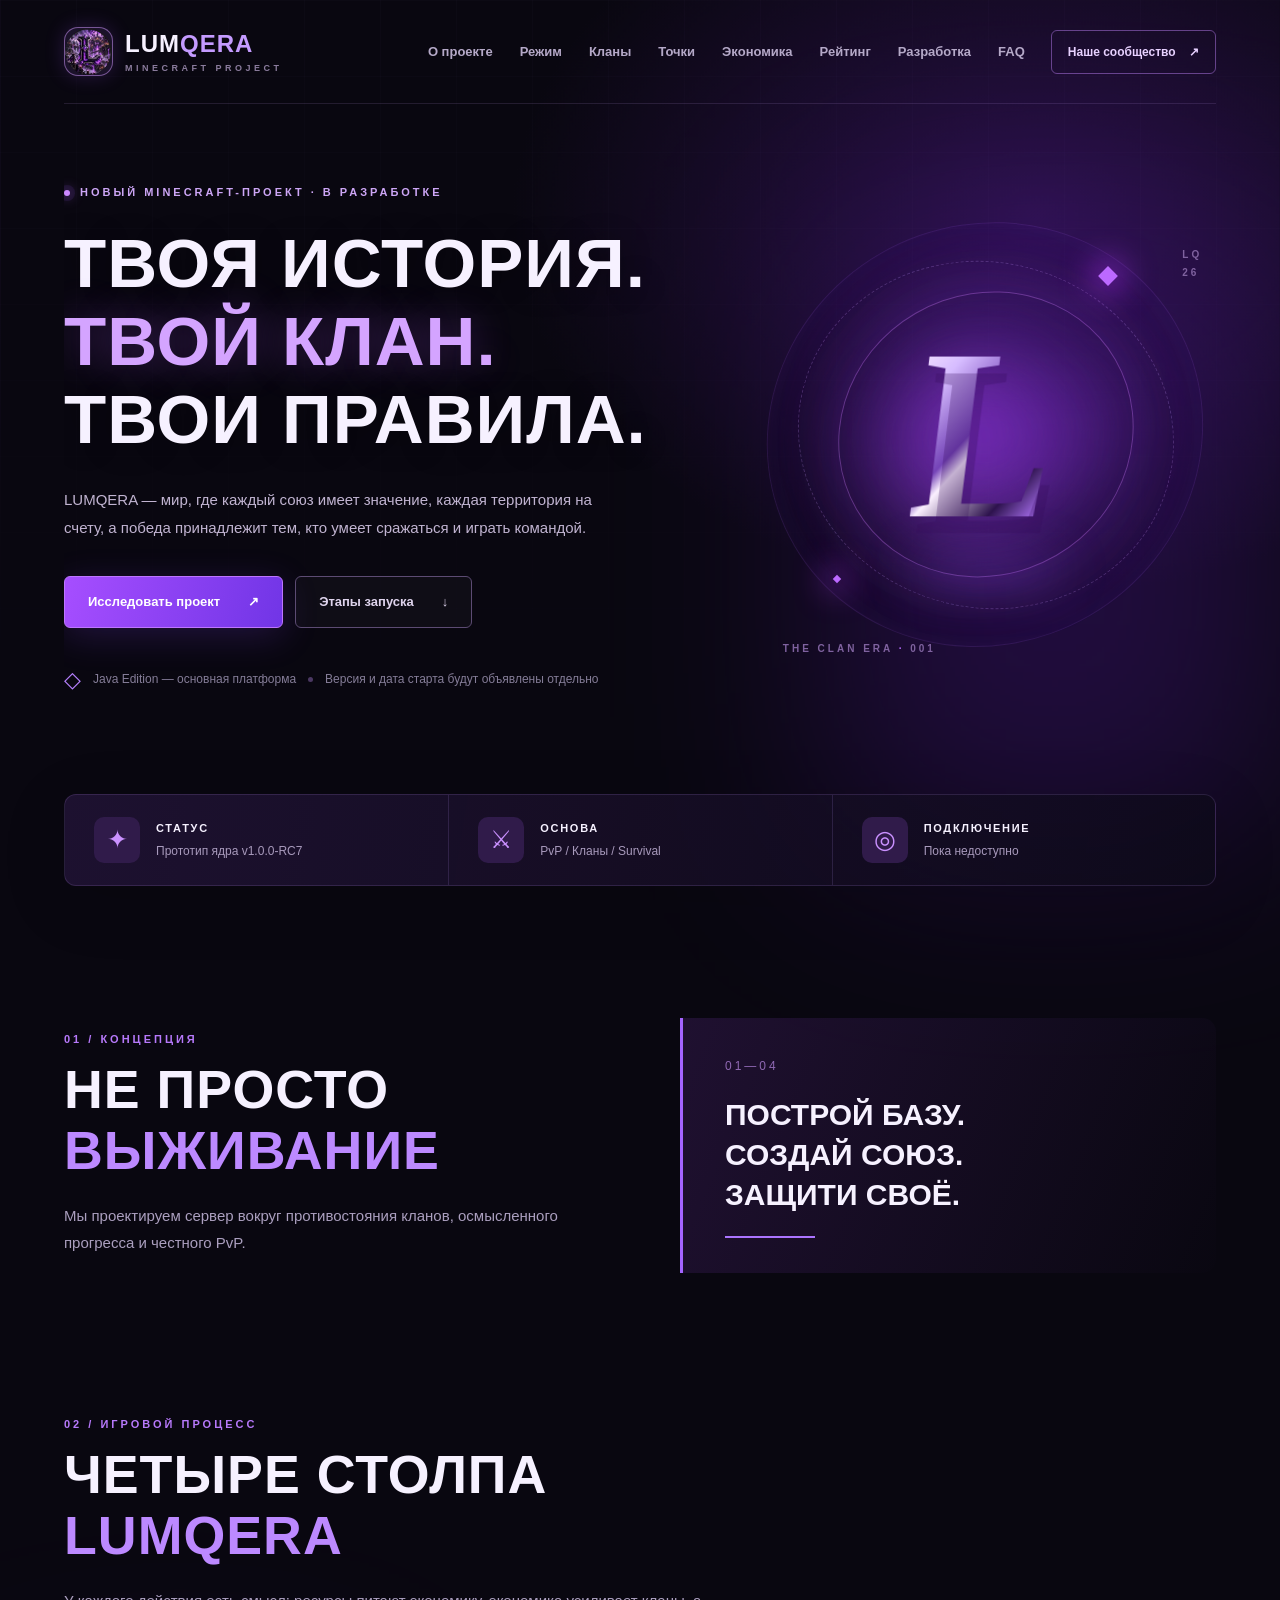
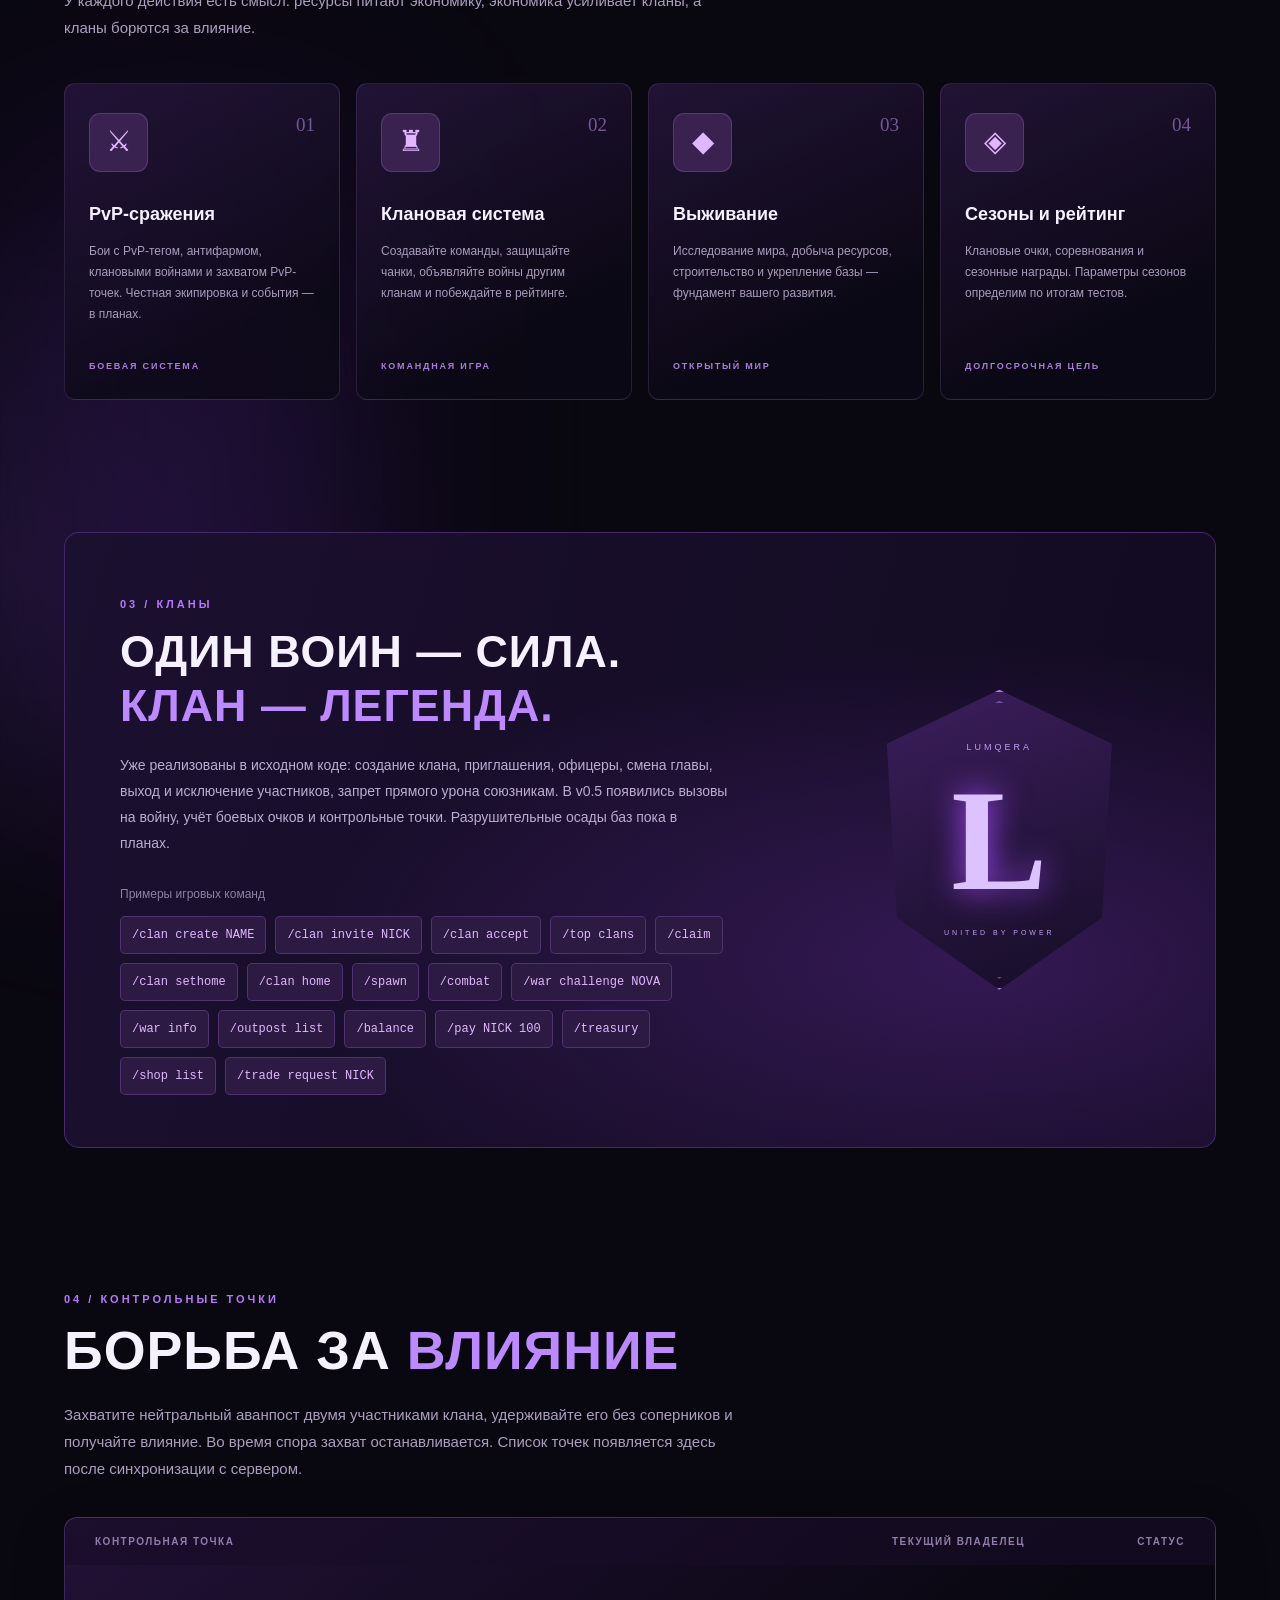
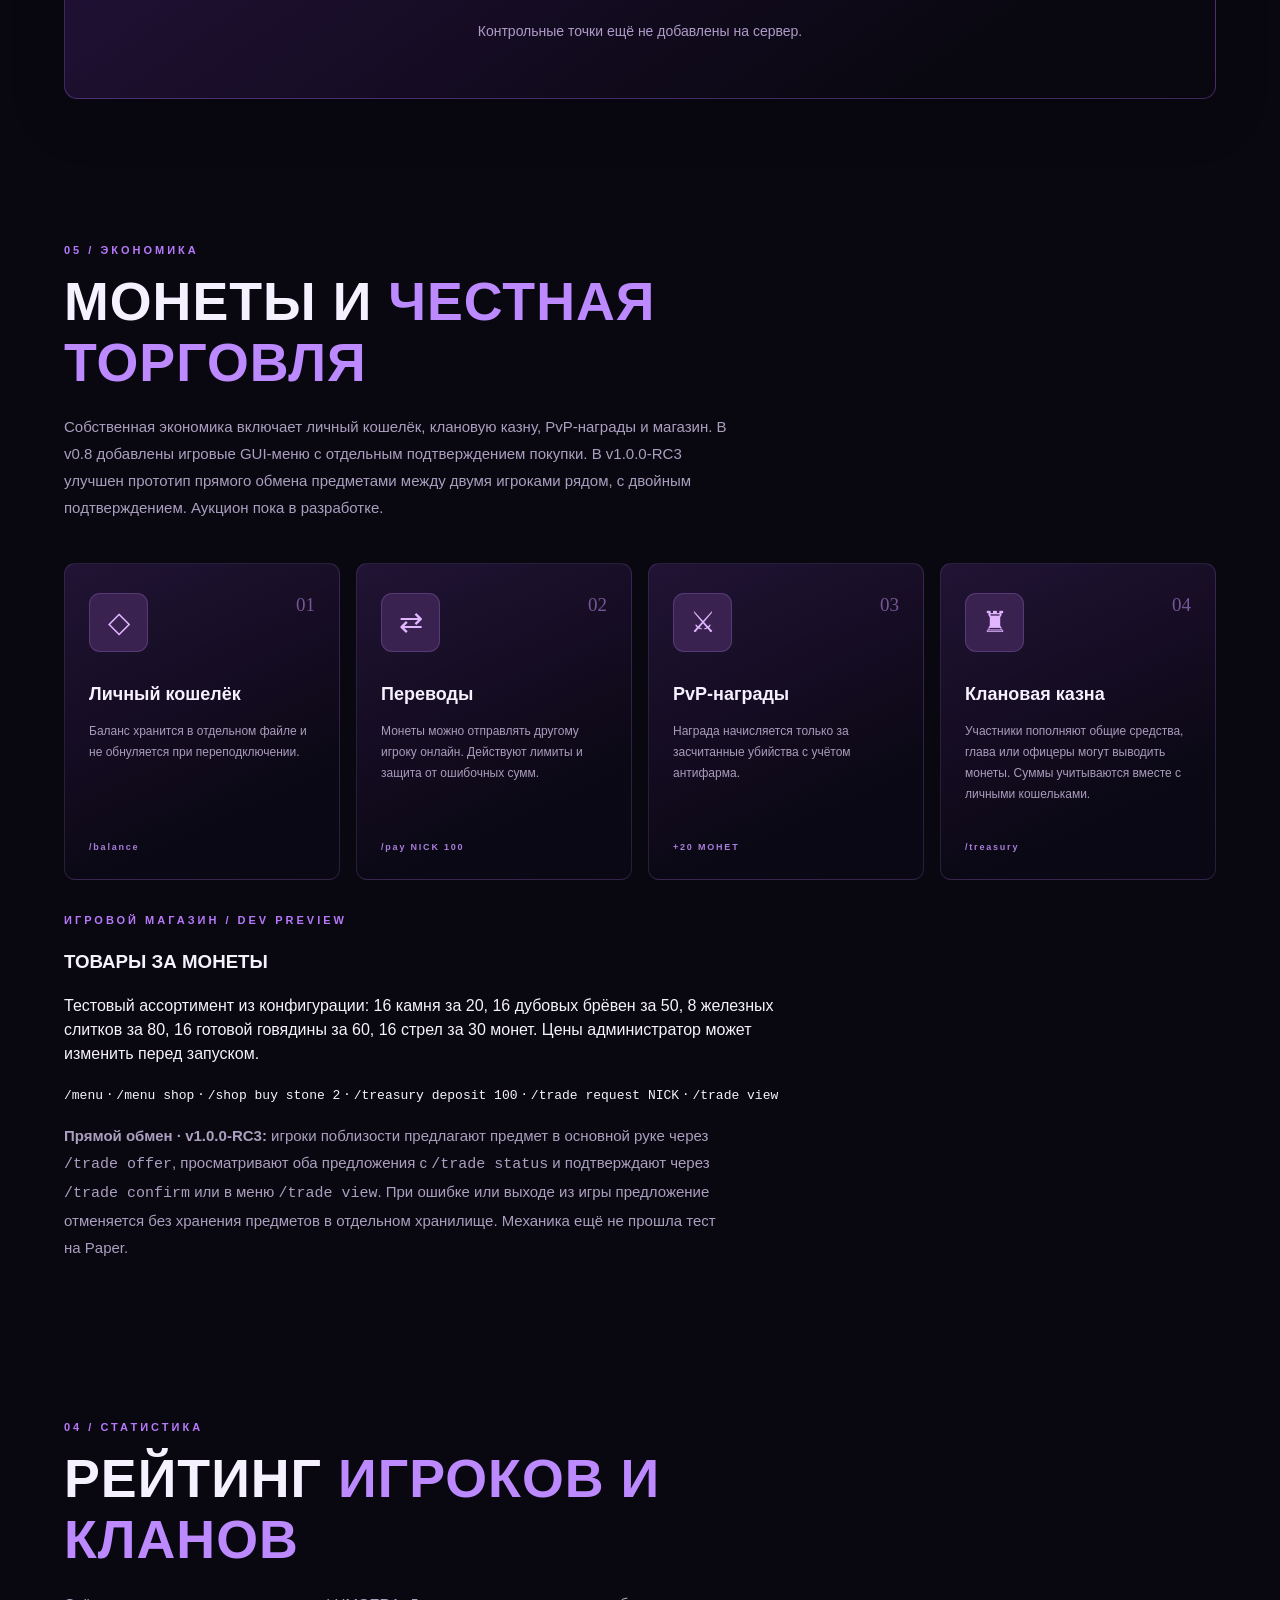
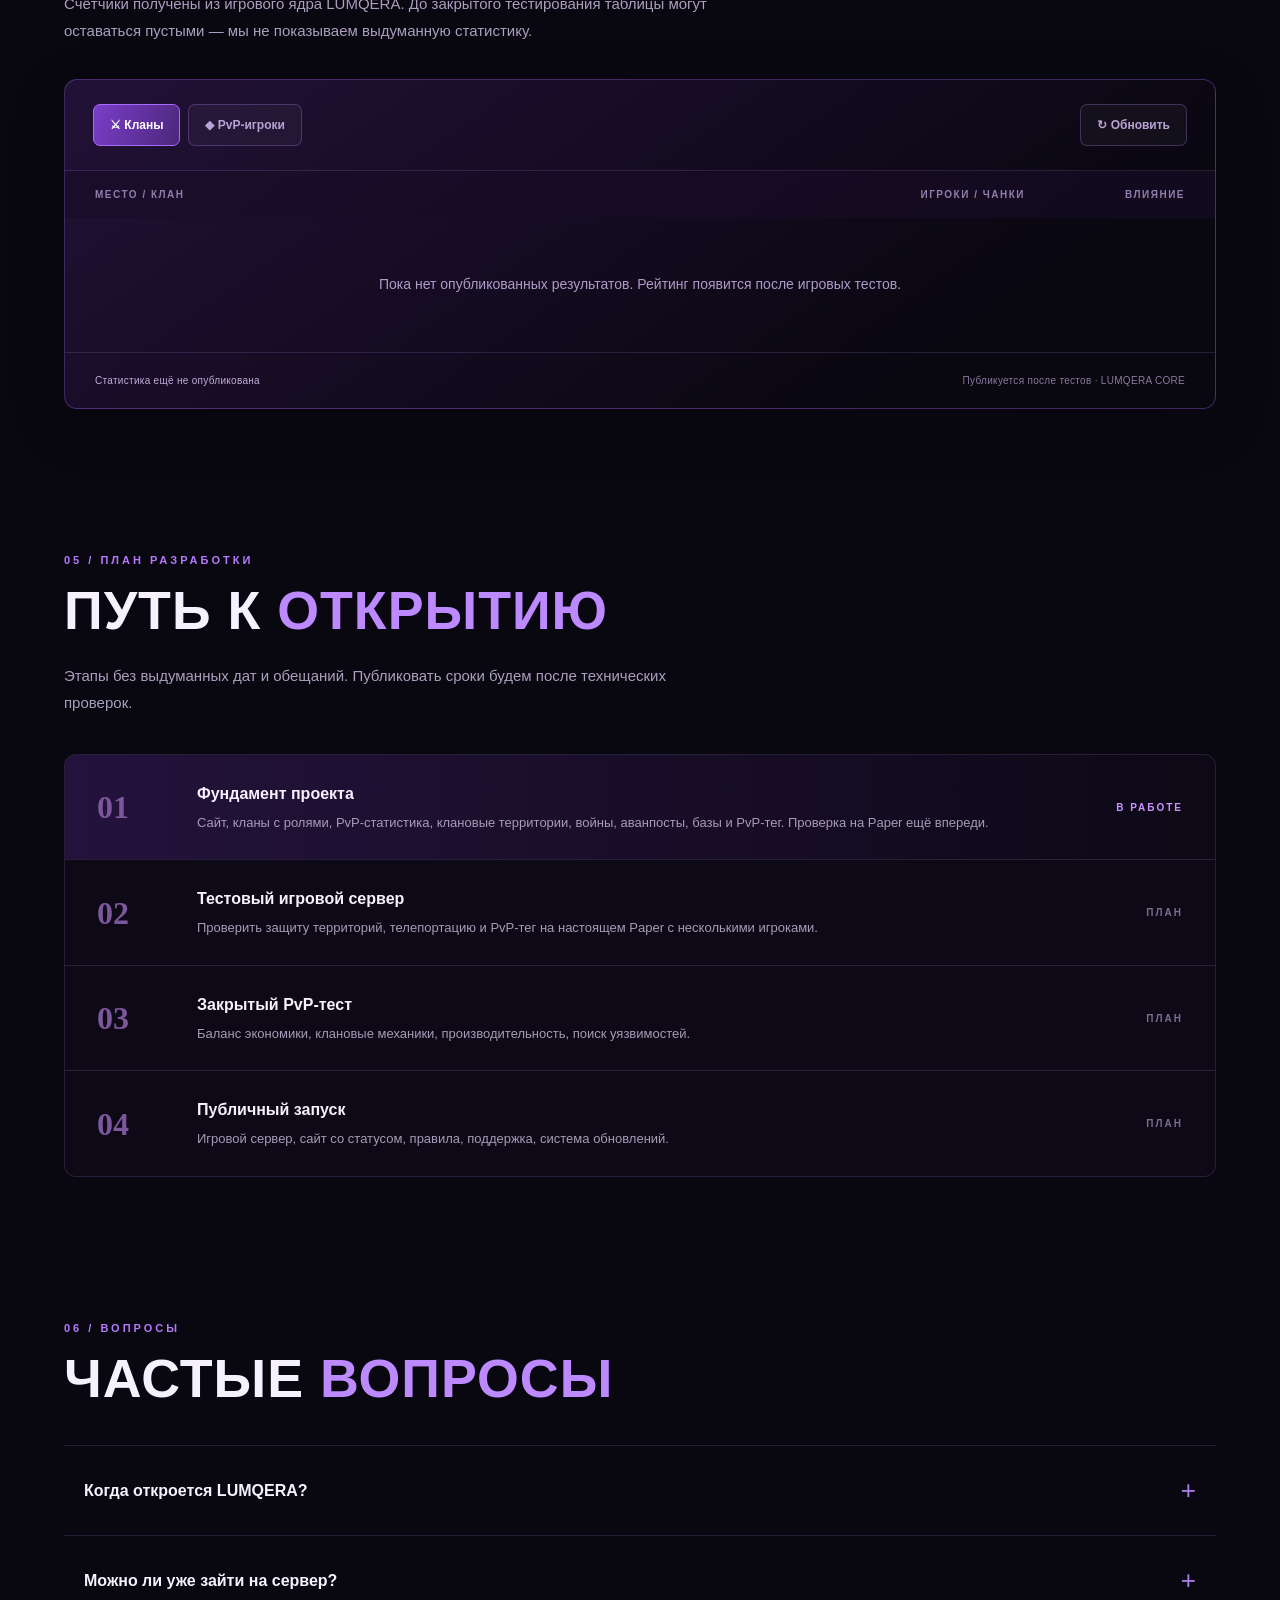
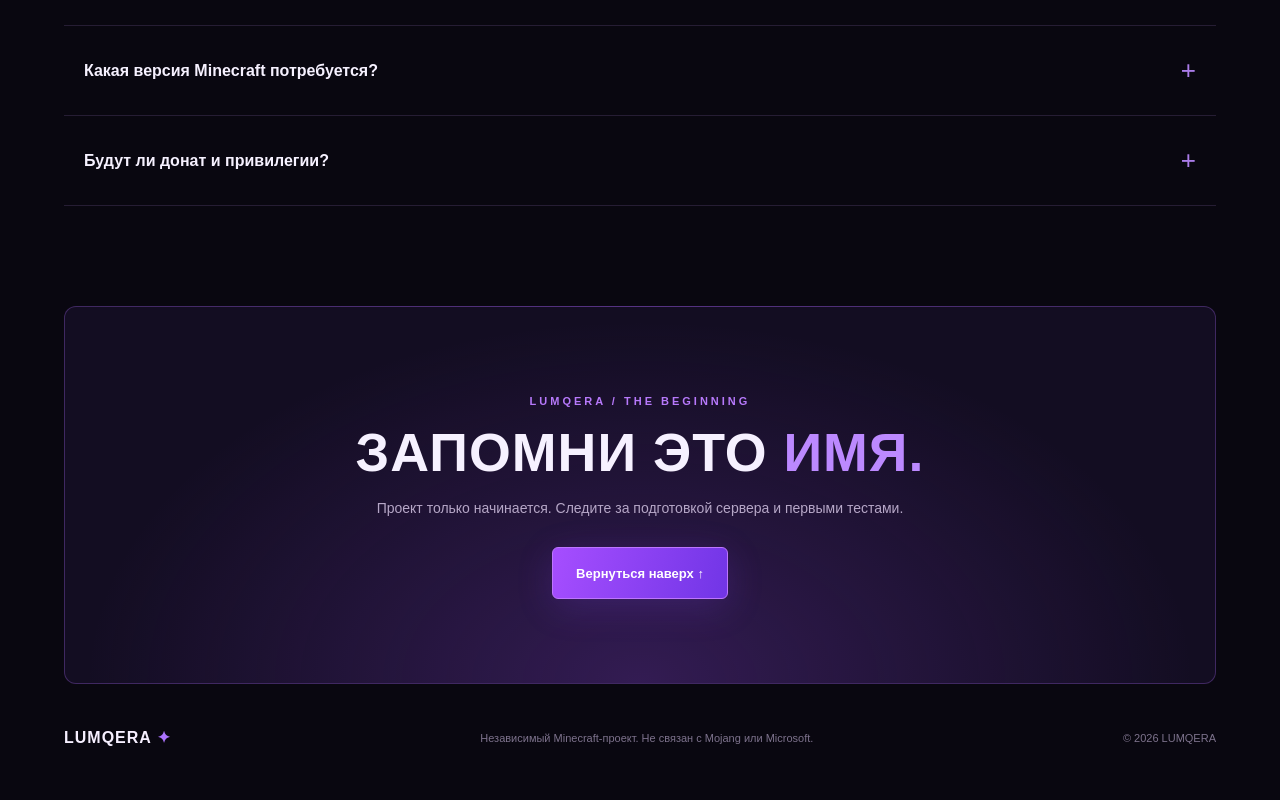
==== website/index.html @ 16044d9a "docs: design Russian public landing README and issue templates" ====
<!doctype html>
<html lang="ru">
<head>
  <meta charset="utf-8">
  <meta name="viewport" content="width=device-width, initial-scale=1">
  <meta name="theme-color" content="#10091e">
  <meta name="description" content="LUMQERA — разрабатываемый Minecraft-проект с кланами, PvP и собственным игровым миром. Следите за разработкой.">
  <title>LUMQERA — Minecraft • Кланы и PvP</title>
  <link rel="icon" type="image/svg+xml" href="assets/favicon.svg">
  <link rel="stylesheet" href="style.css">
  <script defer src="app.js"></script>
</head>
<body>
  <div class="ambient ambient-one" aria-hidden="true"></div>
  <div class="ambient ambient-two" aria-hidden="true"></div>
  <div class="grid-overlay" aria-hidden="true"></div>
  <div class="site-shell">
    <header class="site-header">
      <a class="brand" href="#top" aria-label="LUMQERA — главная">
        <span class="brand-avatar"><img src="assets/community-avatar.png" alt="" width="44" height="44"></span>
        <span class="brand-name">LUM<span>QERA</span><small>MINECRAFT PROJECT</small></span>
      </a>
      <button class="menu-toggle" aria-label="Открыть меню" aria-expanded="false" aria-controls="site-nav"><span></span><span></span><span></span></button>
      <nav class="main-nav" id="site-nav" aria-label="Основная навигация">
        <a href="#about">О проекте</a><a href="#gameplay">Режим</a><a href="#clans">Кланы</a><a href="#outposts">Точки</a><a href="#economy">Экономика</a><a href="#rating">Рейтинг</a><a href="#roadmap">Разработка</a><a href="#faq">FAQ</a>
      </nav>
      <a class="nav-community" href="https://vk.com/" target="_blank" rel="noopener noreferrer" data-vk-placeholder="true">Наше сообщество <span aria-hidden="true">↗</span></a>
    </header>

    <main id="top">
      <section class="hero" aria-labelledby="hero-title">
        <div class="hero-copy">
          <p class="eyebrow"><span class="signal-dot"></span> НОВЫЙ MINECRAFT-ПРОЕКТ · В РАЗРАБОТКЕ</p>
          <h1 id="hero-title">ТВОЯ ИСТОРИЯ.<br><em>ТВОЙ КЛАН.</em><br>ТВОИ ПРАВИЛА.</h1>
          <p class="hero-description">LUMQERA — мир, где каждый союз имеет значение, каждая территория на счету, а победа принадлежит тем, кто умеет сражаться и играть командой.</p>
          <div class="hero-actions"><a class="button button-primary" href="#gameplay">Исследовать проект <span aria-hidden="true">↗</span></a><a class="button button-ghost" href="#roadmap">Этапы запуска <span aria-hidden="true">↓</span></a></div>
          <div class="hero-footnote"><span class="mini-icon">◇</span> Java Edition — основная платформа <span class="separator"></span> Версия и дата старта будут объявлены отдельно</div>
        </div>
        <div class="hero-art" aria-label="Декоративная композиция в стиле LUMQERA">
          <div class="orbit orbit-outer"></div><div class="orbit orbit-middle"></div><div class="orbit orbit-inner"></div>
          <div class="diamond diamond-top"></div><div class="diamond diamond-bottom"></div>
          <div class="sigil"><span>L</span></div><div class="sigil-reflection"></div>
          <div class="art-caption">THE CLAN ERA <b>·</b> 001</div><div class="art-caption-right">LQ<br>26</div>
        </div>
      </section>

      <section class="info-strip" aria-label="Статус проекта">
        <div><span class="strip-icon">✦</span><span><strong>СТАТУС</strong><small>Прототип ядра v1.0.0-RC7</small></span></div>
        <div><span class="strip-icon">⚔</span><span><strong>ОСНОВА</strong><small>PvP / Кланы / Survival</small></span></div>
        <div><span class="strip-icon">◎</span><span><strong>ПОДКЛЮЧЕНИЕ</strong><small>Пока недоступно</small></span></div>
      </section>

      <section class="section introduction" id="about">
        <div class="section-heading"><p class="kicker">01 / КОНЦЕПЦИЯ</p><h2>НЕ ПРОСТО <span>ВЫЖИВАНИЕ</span></h2><p>Мы проектируем сервер вокруг противостояния кланов, осмысленного прогресса и честного PvP.</p></div>
        <div class="about-visual"><span class="about-number">01—04</span><h3>Построй базу.<br>Создай союз.<br>Защити своё.</h3><div class="accent-line"></div></div>
      </section>

      <section class="section" id="gameplay">
        <div class="section-heading"><p class="kicker">02 / ИГРОВОЙ ПРОЦЕСС</p><h2>ЧЕТЫРЕ СТОЛПА <span>LUMQERA</span></h2><p>У каждого действия есть смысл: ресурсы питают экономику, экономика усиливает кланы, а кланы борются за влияние.</p></div>
        <div class="feature-grid">
          <article class="feature-card"><div class="feature-icon">⚔</div><span class="feature-index">01</span><h3>PvP-сражения</h3><p>Бои с PvP-тегом, антифармом, клановыми войнами и захватом PvP-точек. Честная экипировка и события — в планах.</p><span class="feature-label">БОЕВАЯ СИСТЕМА</span></article>
          <article class="feature-card"><div class="feature-icon">♜</div><span class="feature-index">02</span><h3>Клановая система</h3><p>Создавайте команды, защищайте чанки, объявляйте войны другим кланам и побеждайте в рейтинге.</p><span class="feature-label">КОМАНДНАЯ ИГРА</span></article>
          <article class="feature-card"><div class="feature-icon">◆</div><span class="feature-index">03</span><h3>Выживание</h3><p>Исследование мира, добыча ресурсов, строительство и укрепление базы — фундамент вашего развития.</p><span class="feature-label">ОТКРЫТЫЙ МИР</span></article>
          <article class="feature-card"><div class="feature-icon">◈</div><span class="feature-index">04</span><h3>Сезоны и рейтинг</h3><p>Клановые очки, соревнования и сезонные награды. Параметры сезонов определим по итогам тестов.</p><span class="feature-label">ДОЛГОСРОЧНАЯ ЦЕЛЬ</span></article>
        </div>
      </section>

      <section class="section clan-section" id="clans">
        <div class="clan-card">
          <div class="clan-text"><p class="kicker">03 / КЛАНЫ</p><h2>ОДИН ВОИН — СИЛА.<br><span>КЛАН — ЛЕГЕНДА.</span></h2><p>Уже реализованы в исходном коде: создание клана, приглашения, офицеры, смена главы, выход и исключение участников, запрет прямого урона союзникам. В v0.5 появились вызовы на войну, учёт боевых очков и контрольные точки. Разрушительные осады баз пока в планах.</p>
            <div class="command-group"><span>Примеры игровых команд</span><code>/clan create NAME</code><code>/clan invite NICK</code><code>/clan accept</code><code>/top clans</code><code>/claim</code><code>/clan sethome</code><code>/clan home</code><code>/spawn</code><code>/combat</code><code>/war challenge NOVA</code><code>/war info</code><code>/outpost list</code><code>/balance</code><code>/pay NICK 100</code><code>/treasury</code><code>/shop list</code><code>/trade request NICK</code></div>
          </div>
          <div class="clan-crest" aria-hidden="true"><div class="crest-top">LUMQERA</div><div class="crest-center">L</div><div class="crest-bottom">UNITED BY POWER</div></div>
        </div>
      </section>


      <section class="section" id="outposts" aria-labelledby="outposts-heading">
        <div class="section-heading"><p class="kicker">04 / КОНТРОЛЬНЫЕ ТОЧКИ</p><h2 id="outposts-heading">БОРЬБА ЗА <span>ВЛИЯНИЕ</span></h2><p>Захватите нейтральный аванпост двумя участниками клана, удерживайте его без соперников и получайте влияние. Во время спора захват останавливается. Список точек появляется здесь после синхронизации с сервером.</p></div>
        <div class="rating-panel"><div class="ranking-header"><span>КОНТРОЛЬНАЯ ТОЧКА</span><span>ТЕКУЩИЙ ВЛАДЕЛЕЦ</span><span>СТАТУС</span></div>
          <div id="outpost-results" class="rating-results" aria-live="polite"><p class="empty-rating">Пока контрольные точки не опубликованы.</p></div>
        </div>
      </section>

      <section class="section" id="economy" aria-labelledby="economy-heading">
        <div class="section-heading"><p class="kicker">05 / ЭКОНОМИКА</p><h2 id="economy-heading">МОНЕТЫ И <span>ЧЕСТНАЯ ТОРГОВЛЯ</span></h2><p>Собственная экономика включает личный кошелёк, клановую казну, PvP-награды и магазин. В v0.8 добавлены игровые GUI-меню с отдельным подтверждением покупки. В v1.0.0-RC3 улучшен прототип прямого обмена предметами между двумя игроками рядом, с двойным подтверждением. Аукцион пока в разработке.</p></div>
        <div class="feature-grid">
          <article class="feature-card"><div class="feature-icon">◇</div><span class="feature-index">01</span><h3>Личный кошелёк</h3><p>Баланс хранится в отдельном файле и не обнуляется при переподключении.</p><span class="feature-label">/balance</span></article>
          <article class="feature-card"><div class="feature-icon">⇄</div><span class="feature-index">02</span><h3>Переводы</h3><p>Монеты можно отправлять другому игроку онлайн. Действуют лимиты и защита от ошибочных сумм.</p><span class="feature-label">/pay NICK 100</span></article>
          <article class="feature-card"><div class="feature-icon">⚔</div><span class="feature-index">03</span><h3>PvP-награды</h3><p>Награда начисляется только за засчитанные убийства с учётом антифарма.</p><span class="feature-label">+20 МОНЕТ</span></article>
          <article class="feature-card"><div class="feature-icon">♜</div><span class="feature-index">04</span><h3>Клановая казна</h3><p>Участники пополняют общие средства, глава или офицеры могут выводить монеты. Суммы учитываются вместе с личными кошельками.</p><span class="feature-label">/treasury</span></article>
        </div>
        <div class="section-heading" style="margin-top: 32px"><p class="kicker">ИГРОВОЙ МАГАЗИН / DEV PREVIEW</p><h3>ТОВАРЫ ЗА <span>МОНЕТЫ</span></h3><p>Тестовый ассортимент из конфигурации: 16 камня за 20, 16 дубовых брёвен за 50, 8 железных слитков за 80, 16 готовой говядины за 60, 16 стрел за 30 монет. Цены администратор может изменить перед запуском.</p><p><code>/menu</code> · <code>/menu shop</code> · <code>/shop buy stone 2</code> · <code>/treasury deposit 100</code> · <code>/trade request NICK</code> · <code>/trade view</code></p><p><strong>Прямой обмен · v1.0.0-RC3:</strong> игроки поблизости предлагают предмет в основной руке через <code>/trade offer</code>, просматривают оба предложения с <code>/trade status</code> и подтверждают через <code>/trade confirm</code> или в меню <code>/trade view</code>. При ошибке или выходе из игры предложение отменяется без хранения предметов в отдельном хранилище. Механика ещё не прошла тест на Paper.</p></div>
      </section>

      <section class="section ratings-section" id="rating" aria-labelledby="rating-heading">
        <div class="section-heading"><p class="kicker">04 / СТАТИСТИКА</p><h2 id="rating-heading">РЕЙТИНГ <span>ИГРОКОВ И КЛАНОВ</span></h2><p>Счётчики получены из игрового ядра LUMQERA. До закрытого тестирования таблицы могут оставаться пустыми — мы не показываем выдуманную статистику.</p></div>
        <div class="rating-panel">
          <div class="rating-toolbar"><div class="rating-tabs" role="group" aria-label="Тип рейтинга"><button class="rating-tab is-active" type="button" data-rating-tab="clans" aria-pressed="true">⚔ Кланы</button><button class="rating-tab" type="button" data-rating-tab="players" aria-pressed="false">◆ PvP-игроки</button></div><button class="refresh-rating" id="refresh-rating" type="button" title="Обновить рейтинг">↻ Обновить</button></div>
          <div class="ranking-header" id="ranking-header"><span>МЕСТО / НАЗВАНИЕ</span><span>ИГРОКИ / ЧАНКИ</span><span>ВЛИЯНИЕ</span></div>
          <div id="rating-results" class="rating-results" aria-live="polite"><p class="empty-rating">Загружаем рейтинг…</p></div>
          <div class="rating-footer"><span id="rating-updated">Статистика ещё не опубликована</span><span>Публикуется после тестов · LUMQERA CORE</span></div>
        </div>
      </section>

      <section class="section" id="roadmap">
        <div class="section-heading"><p class="kicker">05 / ПЛАН РАЗРАБОТКИ</p><h2>ПУТЬ К <span>ОТКРЫТИЮ</span></h2><p>Этапы без выдуманных дат и обещаний. Публиковать сроки будем после технических проверок.</p></div>
        <div class="roadmap">
          <article class="roadmap-item active"><span class="roadmap-index">01</span><div><strong>Фундамент проекта</strong><p>Сайт, кланы с ролями, PvP-статистика, клановые территории, войны, аванпосты, базы и PvP-тег. Проверка на Paper ещё впереди.</p></div><span class="roadmap-status">В РАБОТЕ</span></article>
          <article class="roadmap-item"><span class="roadmap-index">02</span><div><strong>Тестовый игровой сервер</strong><p>Проверить защиту территорий, телепортацию и PvP-тег на настоящем Paper с несколькими игроками.</p></div><span class="roadmap-status">ПЛАН</span></article>
          <article class="roadmap-item"><span class="roadmap-index">03</span><div><strong>Закрытый PvP-тест</strong><p>Баланс экономики, клановые механики, производительность, поиск уязвимостей.</p></div><span class="roadmap-status">ПЛАН</span></article>
          <article class="roadmap-item"><span class="roadmap-index">04</span><div><strong>Публичный запуск</strong><p>Игровой сервер, сайт со статусом, правила, поддержка, система обновлений.</p></div><span class="roadmap-status">ПЛАН</span></article>
        </div>
      </section>

      <section class="section faq-section" id="faq">
        <div class="section-heading"><p class="kicker">06 / ВОПРОСЫ</p><h2>ЧАСТЫЕ <span>ВОПРОСЫ</span></h2></div>
        <div class="faq-list">
          <details><summary>Когда откроется LUMQERA?<span>+</span></summary><p>Дата открытия ещё не утверждена. Сначала подготовим рабочий сервер, проверим игровые механики и проведём тестирование.</p></details>
          <details><summary>Можно ли уже зайти на сервер?<span>+</span></summary><p>Нет. Адрес игрового сервера и поддерживаемая версия появятся после настройки и тестов.</p></details>
          <details><summary>Какая версия Minecraft потребуется?<span>+</span></summary><p>Мы ориентируемся на современную Minecraft Java Edition. Финальная версия клиента будет подтверждена после проверки совместимости плагинов.</p></details>
          <details><summary>Будут ли донат и привилегии?<span>+</span></summary><p>Монетизация не входит в первый технический этап. Если появится магазин, его правила будут опубликованы отдельно, без продажи прямого преимущества в PvP.</p></details>
        </div>
      </section>
      <section class="end-cta"><p class="kicker">LUMQERA / THE BEGINNING</p><h2>ЗАПОМНИ ЭТО <span>ИМЯ.</span></h2><p>Проект только начинается. Следите за подготовкой сервера и первыми тестами.</p><a class="button button-primary" href="#top">Вернуться наверх ↑</a></section>
    </main>
    <footer><a class="footer-brand" href="#top">LUMQERA <span>✦</span></a><p>Независимый Minecraft-проект. Не связан с Mojang или Microsoft.</p><span>© <span id="year">2026</span> LUMQERA</span></footer>
  </div>
</body>
</html>
---- website/style.css ----
:root{--bg:#090710;--ink:#f6f1ff;--muted:#a89ebc;--purple:#a662ff;--bright:#d4a4ff;--line:rgba(183,145,240,.16);--card:#130d20;--glass:rgba(21,13,37,.72);font-family:Inter,Arial,Helvetica,sans-serif;color:var(--ink);background:var(--bg);color-scheme:dark}*{box-sizing:border-box}html{scroll-behavior:smooth;scroll-padding-top:96px}body{margin:0;min-width:320px;overflow-x:hidden;background:radial-gradient(ellipse 54vw 39vw at 81% 3%,#291047 0%,transparent 76%),radial-gradient(ellipse 45vw 35vw at 0 30%,#171025 0%,transparent 80%),#090710;line-height:1.5}a{color:inherit;text-decoration:none}button{font:inherit}button,a,summary{ -webkit-tap-highlight-color:transparent }a:focus-visible,button:focus-visible,summary:focus-visible{outline:2px solid #dfbdff;outline-offset:5px}.ambient{position:absolute;pointer-events:none;z-index:0;filter:blur(110px);opacity:.25}.ambient-one{top:240px;right:0;width:450px;height:600px;background:#6820c4}.ambient-two{top:1750px;left:0;width:360px;height:640px;background:#4d1d8c}.grid-overlay{position:absolute;z-index:0;top:0;right:0;left:0;height:850px;opacity:.18;pointer-events:none;background-image:linear-gradient(to right,rgba(194,167,255,.1) 1px,transparent 1px),linear-gradient(to bottom,rgba(194,167,255,.1) 1px,transparent 1px);background-size:76px 76px;mask-image:linear-gradient(#000,transparent 95%)}.site-shell{position:relative;z-index:1;max-width:1440px;margin:auto;padding:0 64px}.site-header{height:104px;display:flex;gap:26px;align-items:center;border-bottom:1px solid rgba(210,168,255,.13);position:relative;z-index:10}.brand{display:flex;align-items:center;gap:12px;flex-shrink:0}.brand-avatar{width:49px;height:49px;border:1px solid rgba(211,154,255,.5);border-radius:14px;overflow:hidden;box-shadow:0 0 20px rgba(161,84,252,.2);background:#1b122a;display:grid;place-items:center}.brand-avatar img{width:100%;height:100%;object-fit:cover}.brand-name{font-weight:900;font-size:24px;letter-spacing:1px;line-height:1.15}.brand-name>span{color:#c49bff}.brand-name small{display:block;font-size:9px;letter-spacing:3.5px;font-weight:700;color:#8a7b9c;margin-top:5px}.main-nav{margin-left:auto;display:flex;align-items:center;gap:27px}.main-nav a{font-size:13px;font-weight:700;color:#b5a9c8;white-space:nowrap;transition:color .2s}.main-nav a:hover{color:#fff}.nav-community{flex-shrink:0;border:1px solid rgba(195,134,255,.45);border-radius:6px;padding:12px 16px;font-weight:800;color:#e7d1ff;font-size:12px;transition:background .2s}.nav-community:hover{background:rgba(152,82,255,.15)}.nav-community span{padding-left:10px}.menu-toggle{display:none}.hero{min-height:690px;display:grid;grid-template-columns:minmax(0,1.2fr) minmax(340px,.8fr);align-items:center;position:relative;overflow:hidden;padding:45px 0 74px}.hero-copy{position:relative;z-index:2}.eyebrow,.kicker{letter-spacing:3px;font-size:11px;font-weight:900;color:#b779fb}.eyebrow{color:#cda6f6;display:flex;align-items:center;gap:10px;margin-bottom:23px}.signal-dot{width:6px;height:6px;border-radius:100%;background:#cb88ff;box-shadow:0 0 0 5px rgba(151,79,240,.1),0 0 13px #b869ff}.hero h1,.section h2,.end-cta h2{font-family:Impact,'Arial Narrow',Arial,sans-serif;font-stretch:condensed;letter-spacing:1px;line-height:1.13;text-transform:uppercase}.hero h1{font-size:clamp(47px,5.4vw,83px);max-width:800px;margin:0;text-shadow:0 3px 30px rgba(0,0,0,.3)}.hero h1 em{font-style:normal;color:var(--bright);text-shadow:0 0 40px rgba(179,89,255,.33)}.hero-description{max-width:545px;font-size:15px;line-height:1.85;color:#c1b4d1;margin:28px 0 34px}.hero-actions{display:flex;flex-wrap:wrap;gap:12px}.button{min-height:52px;display:inline-flex;justify-content:center;align-items:center;padding:14px 23px;gap:28px;border-radius:6px;font-size:13px;font-weight:850;transition:transform .2s,box-shadow .2s,background .2s}.button:hover{transform:translateY(-3px)}.button-primary{background:linear-gradient(105deg,#a64eff,#7135e6);border:1px solid #bd75ff;color:#fff;box-shadow:0 8px 36px rgba(132,66,244,.2)}.button-primary:hover{box-shadow:0 8px 40px rgba(132,66,244,.45)}.button-ghost{border:1px solid #5c4b73;background:rgba(255,255,255,.025);color:#dfd4ed}.button-ghost:hover{background:rgba(135,68,230,.12)}.hero-footnote{color:#857d98;font-size:12px;margin-top:35px;display:flex;align-items:center;flex-wrap:wrap;gap:12px}.mini-icon{color:#b781ff;font-size:22px}.separator{width:5px;height:5px;border-radius:50%;background:#4b3863}.hero-art{width:100%;aspect-ratio:1/1;max-width:560px;justify-self:center;display:flex;align-items:center;justify-content:center;position:relative;isolation:isolate}.hero-art:before{content:"";position:absolute;inset:6%;border-radius:100%;background:radial-gradient(ellipse,rgba(111,37,195,.34),transparent 65%);filter:blur(20px)}.orbit{border:1px solid rgba(195,123,250,.25);position:absolute;border-radius:50%;transform:rotate(-30deg)}.orbit-outer{width:96%;height:91%;border-color:rgba(152,82,224,.16);box-shadow:inset 0 0 40px rgba(128,46,255,.07)}.orbit-middle{width:82%;height:75%;border:1px dashed rgba(201,150,255,.24);transform:rotate(15deg)}.orbit-inner{width:65%;height:61%;border-color:rgba(206,124,255,.35);box-shadow:0 0 80px 4px rgba(166,65,255,.1)}.sigil{position:relative;width:46%;height:59%;z-index:2;display:grid;place-items:center;transform:skew(-7deg);filter:drop-shadow(0 0 42px rgba(184,91,255,.45))}.sigil span{font-family:Georgia,serif;font-size:clamp(180px,19vw,300px);line-height:1;font-weight:900;transform:scaleX(.86);color:transparent;background:linear-gradient(133deg,#ffefff 2%,#d6bcff 22%,#7443b7 45%,#fbf0ff 51%,#2d124d 73%,#b478ff 89%);background-clip:text;-webkit-background-clip:text;text-shadow:10px 17px 0 rgba(52,12,90,.27)}.sigil:after{content:"";position:absolute;inset:10% -30%;z-index:-1;background:radial-gradient(ellipse,rgba(164,53,255,.36),transparent 65%);filter:blur(25px)}.sigil-reflection{width:34%;height:5%;position:absolute;top:77%;border-radius:50%;background:rgba(154,74,255,.4);filter:blur(25px)}.diamond{position:absolute;width:14px;height:14px;transform:rotate(45deg);background:#bc69ff;box-shadow:0 0 32px 6px rgba(182,56,255,.7);z-index:3}.diamond-top{top:14%;right:22%}.diamond-bottom{bottom:18%;left:17%;width:6px;height:6px}.art-caption,.art-caption-right{position:absolute;color:#7f629f;font-size:10px;letter-spacing:3px;font-weight:900}.art-caption{bottom:2%;left:6%}.art-caption b{color:#b66dff}.art-caption-right{right:3%;top:9%;line-height:1.8}.info-strip{display:grid;grid-template-columns:repeat(3,1fr);border:1px solid var(--line);background:linear-gradient(99deg,rgba(35,20,56,.8),rgba(13,10,25,.75));border-radius:12px;box-shadow:0 15px 65px rgba(0,0,0,.13)}.info-strip>div{padding:22px 29px;display:flex;align-items:center;gap:16px}.info-strip>div+div{border-left:1px solid var(--line)}.strip-icon{display:grid;place-items:center;width:46px;height:46px;color:#ca91ff;font-size:25px;background:#301b4a;border-radius:10px;flex-shrink:0}.info-strip strong,.info-strip small{display:block}.info-strip strong{font-size:11px;letter-spacing:1.7px;margin-bottom:5px}.info-strip small{color:#a89abc;font-size:12px}.section{padding-top:132px}.section-heading{max-width:750px}.section h2,.end-cta h2{font-size:clamp(36px,4.2vw,60px);margin:12px 0 21px}.section h2 span,.end-cta h2 span{color:#bc89ff}.section-heading>p:last-child{font-size:15px;max-width:670px;color:#ab9fbf;line-height:1.8}.introduction{display:grid;grid-template-columns:1fr 1fr;gap:80px;align-items:center}.about-visual{min-height:240px;padding:35px 42px;border-left:3px solid #a464ff;position:relative;background:linear-gradient(112deg,rgba(97,44,145,.25),rgba(19,12,34,.05));border-radius:0 14px 14px 0}.about-number{font-size:12px;letter-spacing:3px;color:#9069b4}.about-visual h3{font-size:30px;line-height:1.34;margin:18px 0 0;text-transform:uppercase}.accent-line{height:2px;width:90px;background:#ab74ff;margin-top:20px}.feature-grid{display:grid;grid-template-columns:repeat(4,1fr);gap:16px;margin-top:42px}.feature-card{position:relative;min-height:317px;border-radius:11px;border:1px solid var(--line);background:linear-gradient(155deg,rgba(46,26,72,.65),rgba(12,9,22,.8) 75%);padding:29px 24px;overflow:hidden;transition:transform .2s,border-color .2s}.feature-card:hover{transform:translateY(-6px);border-color:rgba(191,126,255,.44)}.feature-icon{width:59px;height:59px;border-radius:11px;background:#392150;color:#e1b6ff;display:grid;place-items:center;font-size:29px;border:1px solid rgba(202,160,255,.2);margin-bottom:29px}.feature-index{position:absolute;right:24px;top:27px;font-family:Georgia,serif;font-size:19px;color:#755696}.feature-card h3{font-size:18px;margin:0 0 13px}.feature-card p{color:#a99cbc;font-size:12px;line-height:1.75;margin:0 0 24px}.feature-label{font-size:9px;letter-spacing:1.8px;color:#a97ddb;font-weight:900;position:absolute;bottom:25px}.clan-card{border:1px solid rgba(167,94,245,.32);border-radius:15px;background:radial-gradient(ellipse at 80% 70%,rgba(114,51,176,.34),transparent 52%),linear-gradient(105deg,#1b102f,#120a21);display:grid;grid-template-columns:1.25fr .75fr;min-height:440px;overflow:hidden}.clan-text{padding:52px 55px}.clan-text h2{font-size:clamp(33px,3.5vw,51px);line-height:1.21}.clan-text>p:not(.kicker){max-width:620px;color:#bbadd0;line-height:1.85;font-size:14px}.command-group{display:flex;flex-wrap:wrap;gap:9px;margin-top:28px;align-items:center}.command-group>span{color:#8f80a3;font-size:12px;width:100%;margin-bottom:4px}.command-group code{padding:9px 11px;background:#2d1a43;border:1px solid rgba(192,125,255,.24);border-radius:5px;color:#dfb8ff;font-size:12px}.clan-crest{width:250px;height:300px;align-self:center;justify-self:center;background:linear-gradient(160deg,#3c1e5c,#150d26);border:2px solid #ae77ed;clip-path:polygon(50% 0,95% 18%,91% 76%,50% 100%,9% 76%,5% 18%);display:flex;flex-direction:column;align-items:center;justify-content:center;position:relative;box-shadow:0 0 90px #7c36c2}.clan-crest:before{content:"";position:absolute;inset:9px;clip-path:polygon(50% 0,95% 18%,91% 76%,50% 100%,9% 76%,5% 18%);border:2px solid #9461cc;opacity:.65}.crest-top,.crest-bottom{font-size:9px;letter-spacing:3px;color:#c79def;z-index:1}.crest-center{font-family:Georgia,serif;font-size:144px;line-height:1.2;font-weight:900;color:#dcc2ff;text-shadow:0 0 32px #a64cff}.crest-bottom{font-size:7px}.roadmap{margin-top:38px;border:1px solid var(--line);border-radius:12px;overflow:hidden;background:rgba(16,11,27,.7)}.roadmap-item{display:grid;grid-template-columns:80px 1fr 150px;align-items:center;gap:20px;padding:27px 32px;border-top:1px solid var(--line)}.roadmap-item:first-child{border-top:0}.roadmap-item.active{background:linear-gradient(90deg,rgba(110,49,185,.23),transparent)}.roadmap-index{font-family:Georgia,serif;color:#7d579c;font-size:32px;font-weight:bold}.roadmap-item strong{font-size:16px}.roadmap-item p{margin:7px 0 0;color:#a79bb7;font-size:13px;line-height:1.5}.roadmap-status{text-align:right;font-size:10px;letter-spacing:2px;font-weight:900;color:#7d6b92}.roadmap-item.active .roadmap-status{color:#cb92ff}.faq-section{padding-bottom:100px}.faq-list{margin-top:36px;border-top:1px solid var(--line)}.faq-list details{border-bottom:1px solid var(--line);padding:0 20px}.faq-list summary{cursor:pointer;list-style:none;display:flex;align-items:center;justify-content:space-between;gap:15px;padding:25px 0;font-size:16px;font-weight:750}.faq-list summary::-webkit-details-marker{display:none}.faq-list summary span{font-size:26px;font-weight:400;color:#ab7cea;transition:transform .2s}.faq-list details[open] summary span{transform:rotate(45deg)}.faq-list details p{margin:0 0 23px;max-width:780px;line-height:1.75;color:#a99cba;font-size:14px}.end-cta{text-align:center;border:1px solid rgba(167,102,240,.3);background:radial-gradient(ellipse at 50% 100%,rgba(112,55,176,.34),transparent 68%),#130d22;border-radius:12px;padding:75px 20px 84px}.end-cta p:not(.kicker){color:#b6a7c7;margin:-5px auto 28px;max-width:530px;font-size:14px}.end-cta .button{margin:auto}footer{display:flex;gap:25px;align-items:center;justify-content:space-between;padding:42px 0 52px;color:#7d728c;font-size:11px}footer .footer-brand{font-size:16px;font-weight:900;letter-spacing:1px;color:#f6efff}footer .footer-brand span{color:#ac73ff}footer p{margin:0}footer>span{white-space:nowrap}@media(max-width:1100px){.site-shell{padding:0 36px}.site-header{gap:14px}.main-nav{gap:15px}.main-nav a{font-size:12px}.nav-community{display:none}.hero{grid-template-columns:1fr 0.72fr}.hero h1{font-size:clamp(48px,5vw,70px)}.feature-grid{grid-template-columns:repeat(2,1fr)}.feature-card{min-height:270px}.introduction{gap:35px}.clan-text{padding:45px 35px}}@media(max-width:760px){.site-shell{padding:0 21px}.site-header{height:78px}.brand-name{font-size:20px}.brand-name small{font-size:8px}.brand-avatar{width:42px;height:42px}.menu-toggle{width:42px;height:42px;border:1px solid var(--line);border-radius:7px;display:flex;flex-direction:column;justify-content:center;align-items:center;gap:5px;background:#1c112b;margin-left:auto}.menu-toggle span{width:18px;height:2px;background:#e7d8fc}.main-nav{display:none;position:absolute;top:72px;left:0;right:0;margin:0;padding:15px 20px;background:#181027;border:1px solid var(--line);border-radius:8px;flex-direction:column;gap:0;align-items:stretch;box-shadow:0 25px 45px #0008}.main-nav.is-open{display:flex}.main-nav a{font-size:14px;padding:12px}.hero{padding:55px 0 30px;min-height:auto;display:flex;flex-direction:column;align-items:stretch}.hero h1{font-size:clamp(43px,10.2vw,74px)}.hero-description{font-size:14px}.hero-art{margin-top:16px;width:100%;height:310px;max-width:380px;align-self:center}.sigil span{font-size:205px}.art-caption{bottom:-3%}.hero-footnote{font-size:11px;margin-top:23px}.eyebrow{font-size:9px;letter-spacing:2px}.info-strip{grid-template-columns:1fr}.info-strip>div{padding:15px 18px}.info-strip>div+div{border-left:0;border-top:1px solid var(--line)}.strip-icon{width:39px;height:39px}.section{padding-top:76px}.section h2,.end-cta h2{font-size:clamp(35px,8vw,50px)}.section-heading>p:last-child{font-size:13px}.introduction{display:flex;align-items:stretch;flex-direction:column;gap:22px}.about-visual{min-height:auto;padding:26px 24px}.about-visual h3{font-size:25px}.feature-grid{gap:12px;margin-top:28px}.feature-card{padding:21px 17px;min-height:285px}.feature-card h3{font-size:16px}.feature-card p{font-size:12px}.feature-label{left:17px;bottom:18px;font-size:8px}.feature-icon{margin-bottom:24px}.feature-index{top:22px;right:17px}.clan-card{display:block}.clan-text{padding:33px 25px}.clan-text h2{font-size:35px}.clan-crest{margin:0 auto 42px;width:180px;height:218px}.crest-center{font-size:98px}.roadmap-item{grid-template-columns:42px 1fr;gap:12px;padding:22px 16px}.roadmap-index{font-size:23px}.roadmap-item strong{font-size:13px}.roadmap-item p{font-size:12px}.roadmap-status{grid-column:2;text-align:left;font-size:9px}.faq-list details{padding:0 5px}.faq-list summary{font-size:14px;padding:21px 0}.faq-section{padding-bottom:70px}.end-cta{padding:55px 18px}.end-cta h2{font-size:36px}footer{flex-direction:column;gap:12px;align-items:flex-start;padding:31px 0}}@media(max-width:420px){.hero-actions{flex-direction:column}.hero-actions .button{width:100%}.feature-grid{grid-template-columns:1fr}.feature-card{min-height:235px}.feature-card p{max-width:300px}.hero-art{height:260px}.sigil span{font-size:175px}.clan-text h2{font-size:30px}}
@media(prefers-reduced-motion:reduce){*,*:before,*:after{scroll-behavior:auto!important;transition:none!important}}
/* v0.2 — рейтинг основан только на опубликованных данных собственного ядра. */
.ratings-section{scroll-margin-top:25px}.rating-panel{border:1px solid rgba(171,111,248,.32);border-radius:13px;overflow:hidden;margin-top:35px;background:linear-gradient(145deg,rgba(37,19,59,.92),rgba(10,8,17,.9) 78%);box-shadow:0 16px 55px rgba(0,0,0,.17)}.rating-toolbar{display:flex;gap:16px;align-items:center;justify-content:space-between;border-bottom:1px solid var(--line);padding:24px 28px}.rating-tabs{display:flex;gap:8px;flex-wrap:wrap}.rating-tab,.refresh-rating{border:1px solid rgba(172,125,235,.3);border-radius:7px;background:rgba(255,255,255,.035);color:#b8a4d4;padding:11px 16px;font-size:12px;font-weight:850;cursor:pointer;transition:background .2s,border-color .2s,color .2s}.rating-tab:hover,.refresh-rating:hover{color:#fff;border-color:#ab74ed}.rating-tab.is-active{background:linear-gradient(110deg,#7a3ec8,#4b277b);border-color:#a86afa;color:#fff}.ranking-header,.rating-row{display:grid;grid-template-columns:1fr 160px 145px;align-items:center;gap:15px;padding:16px 30px}.ranking-header{color:#917dab;font-size:10px;letter-spacing:1.5px;font-weight:900;background:rgba(24,13,39,.6)}.ranking-header span:not(:first-child),.rating-row span:not(:first-child){text-align:right}.rating-row{font-size:14px;border-top:1px solid rgba(179,128,238,.09)}.rating-row:hover{background:rgba(150,85,242,.08)}.rating-primary{font-weight:850}.rating-rank{display:inline-flex;align-items:center;justify-content:center;border-radius:7px;width:32px;height:32px;margin-right:14px;background:#2f1b48;border:1px solid #51306d;color:#d1a2ff;font-size:12px}.rating-sub{font-size:12px;color:#998cad;font-weight:500}.rating-score{color:#e1b9ff;font-weight:900}.empty-rating{text-align:center;margin:0;color:#ae9bc8;padding:54px 24px;font-size:14px;line-height:1.8}.rating-footer{display:flex;gap:10px;justify-content:space-between;flex-wrap:wrap;padding:20px 30px;border-top:1px solid var(--line);color:#89799e;font-size:10px;letter-spacing:.3px}.rating-footer span:first-child{color:#c5abd9}.refresh-rating:disabled{opacity:.5;cursor:wait}
@media(max-width:760px){.rating-toolbar{padding:18px;align-items:stretch;flex-wrap:wrap}.rating-tab,.refresh-rating{padding:10px 12px}.ranking-header,.rating-row{grid-template-columns:1fr 72px 66px;gap:6px;padding:14px}.ranking-header{font-size:8px;letter-spacing:.2px}.rating-row{font-size:12px}.rating-rank{width:26px;height:26px;margin-right:7px}.rating-sub{font-size:10px}.rating-footer{padding:16px;line-height:1.6}}
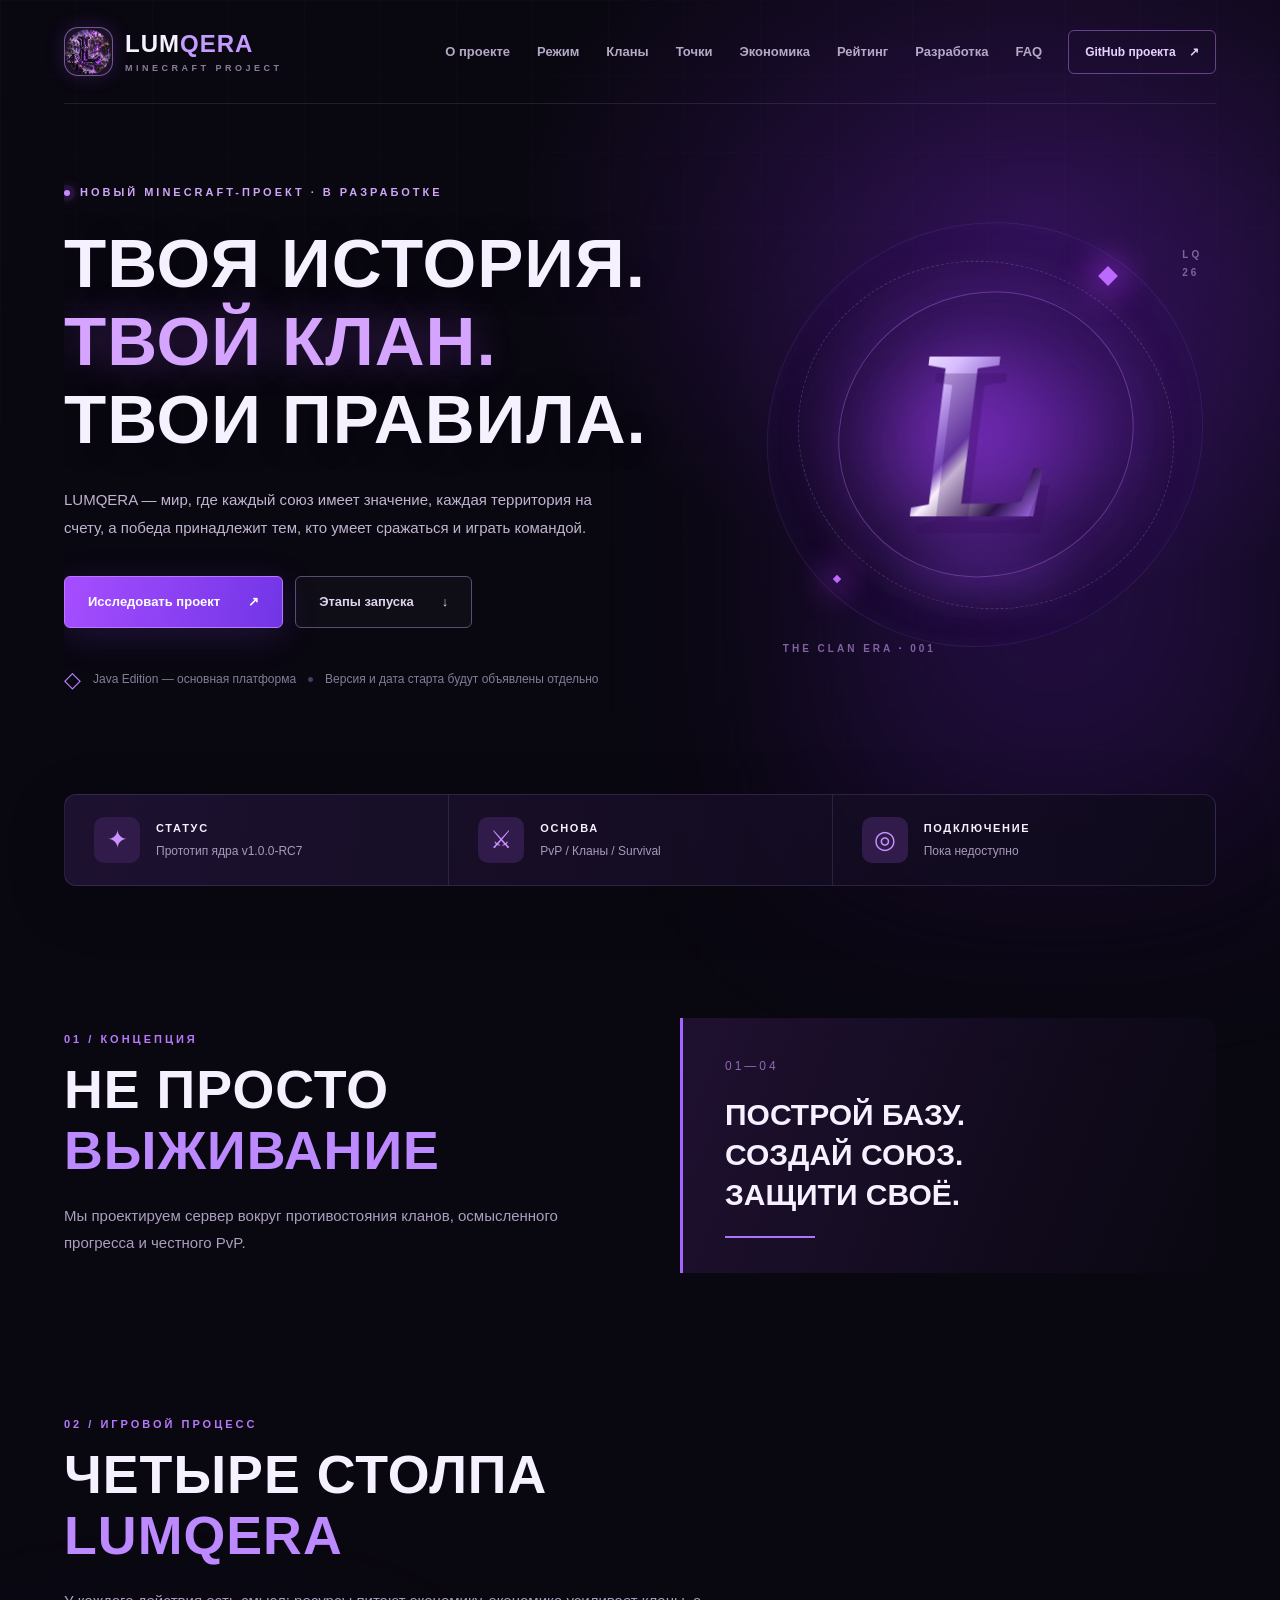
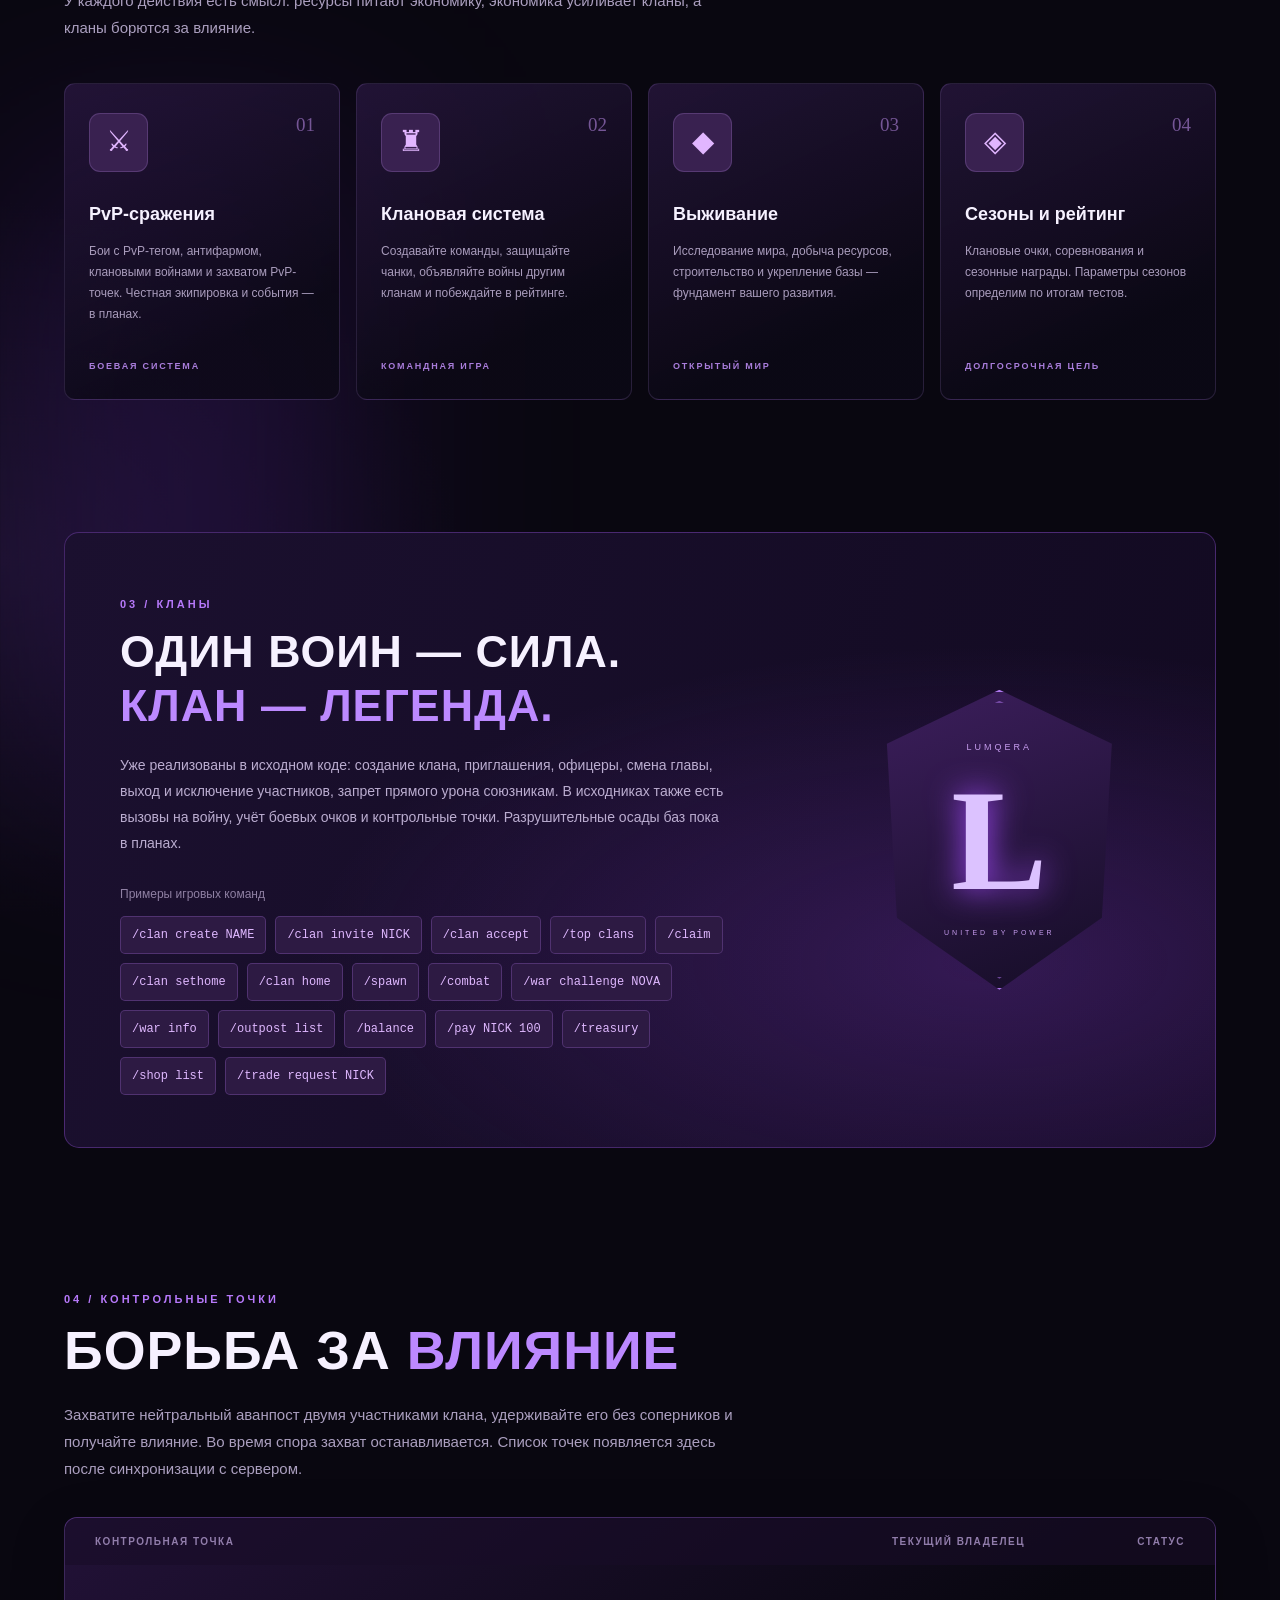
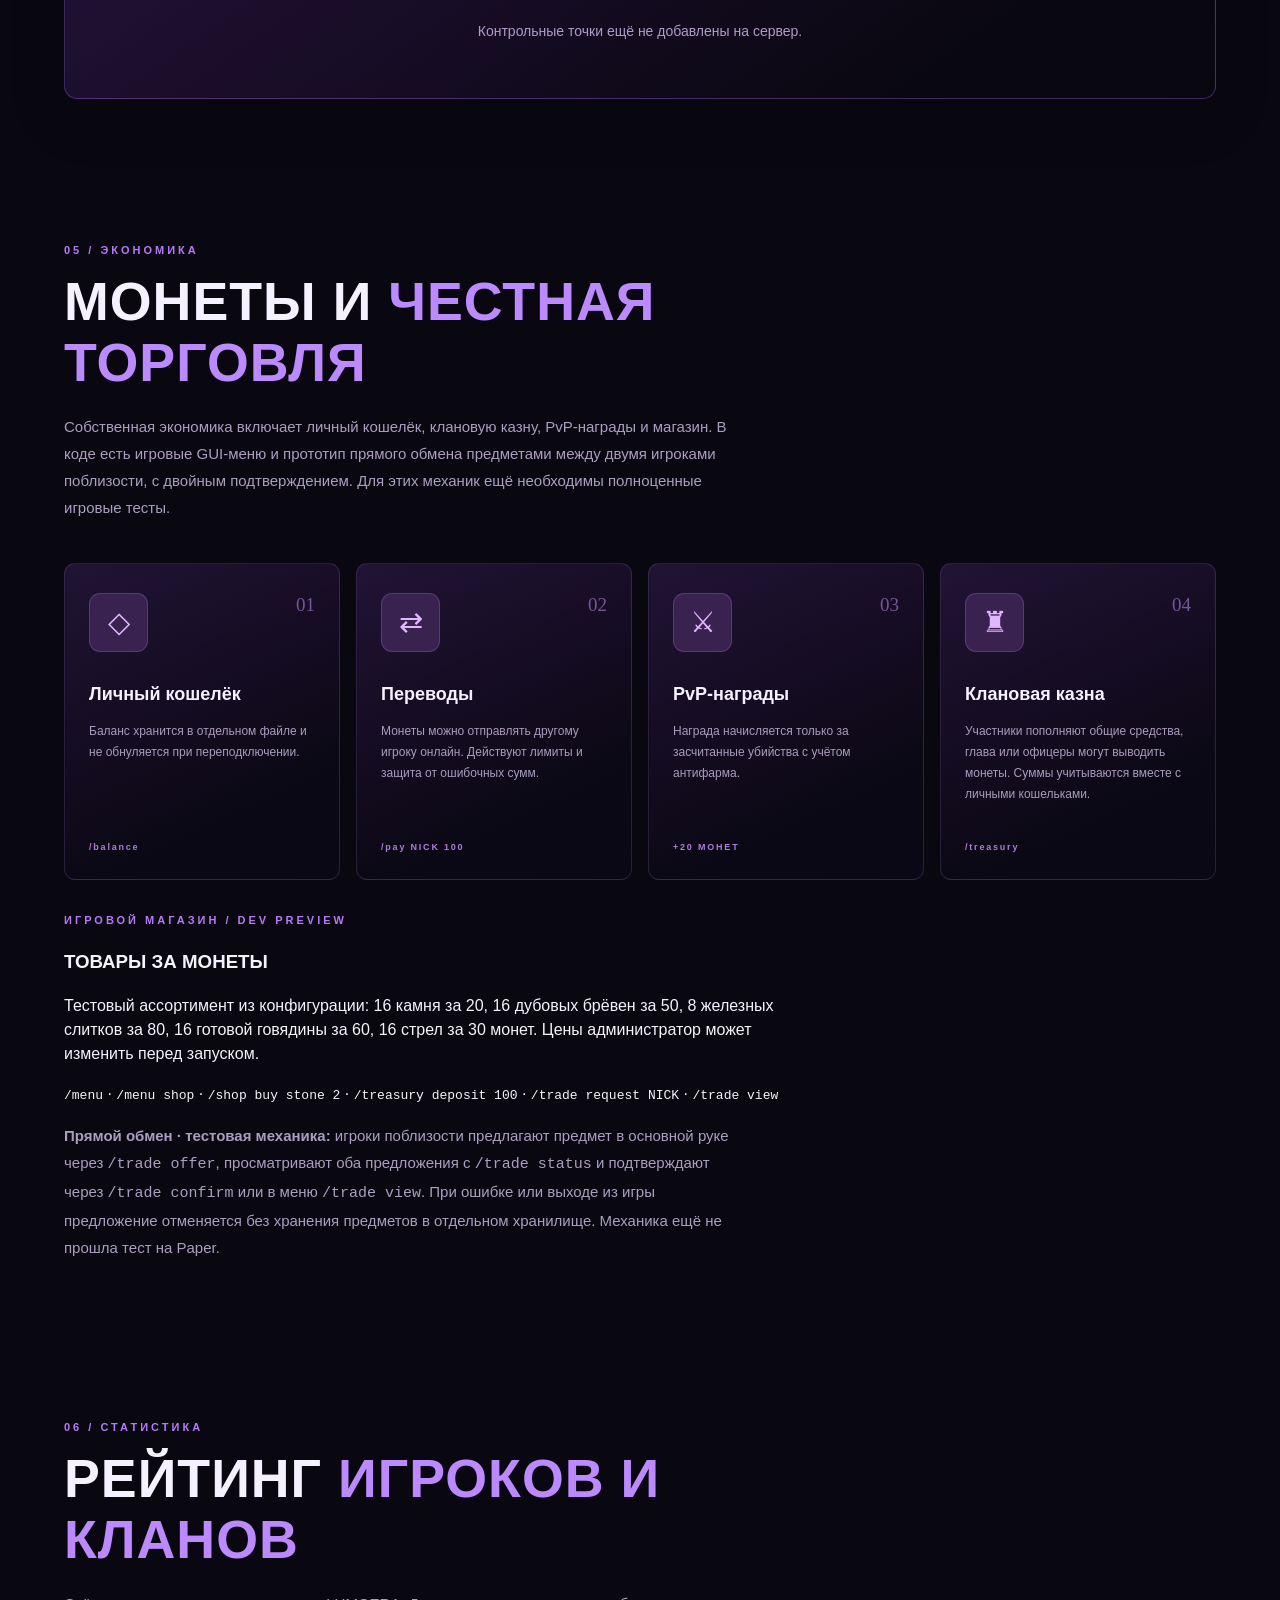
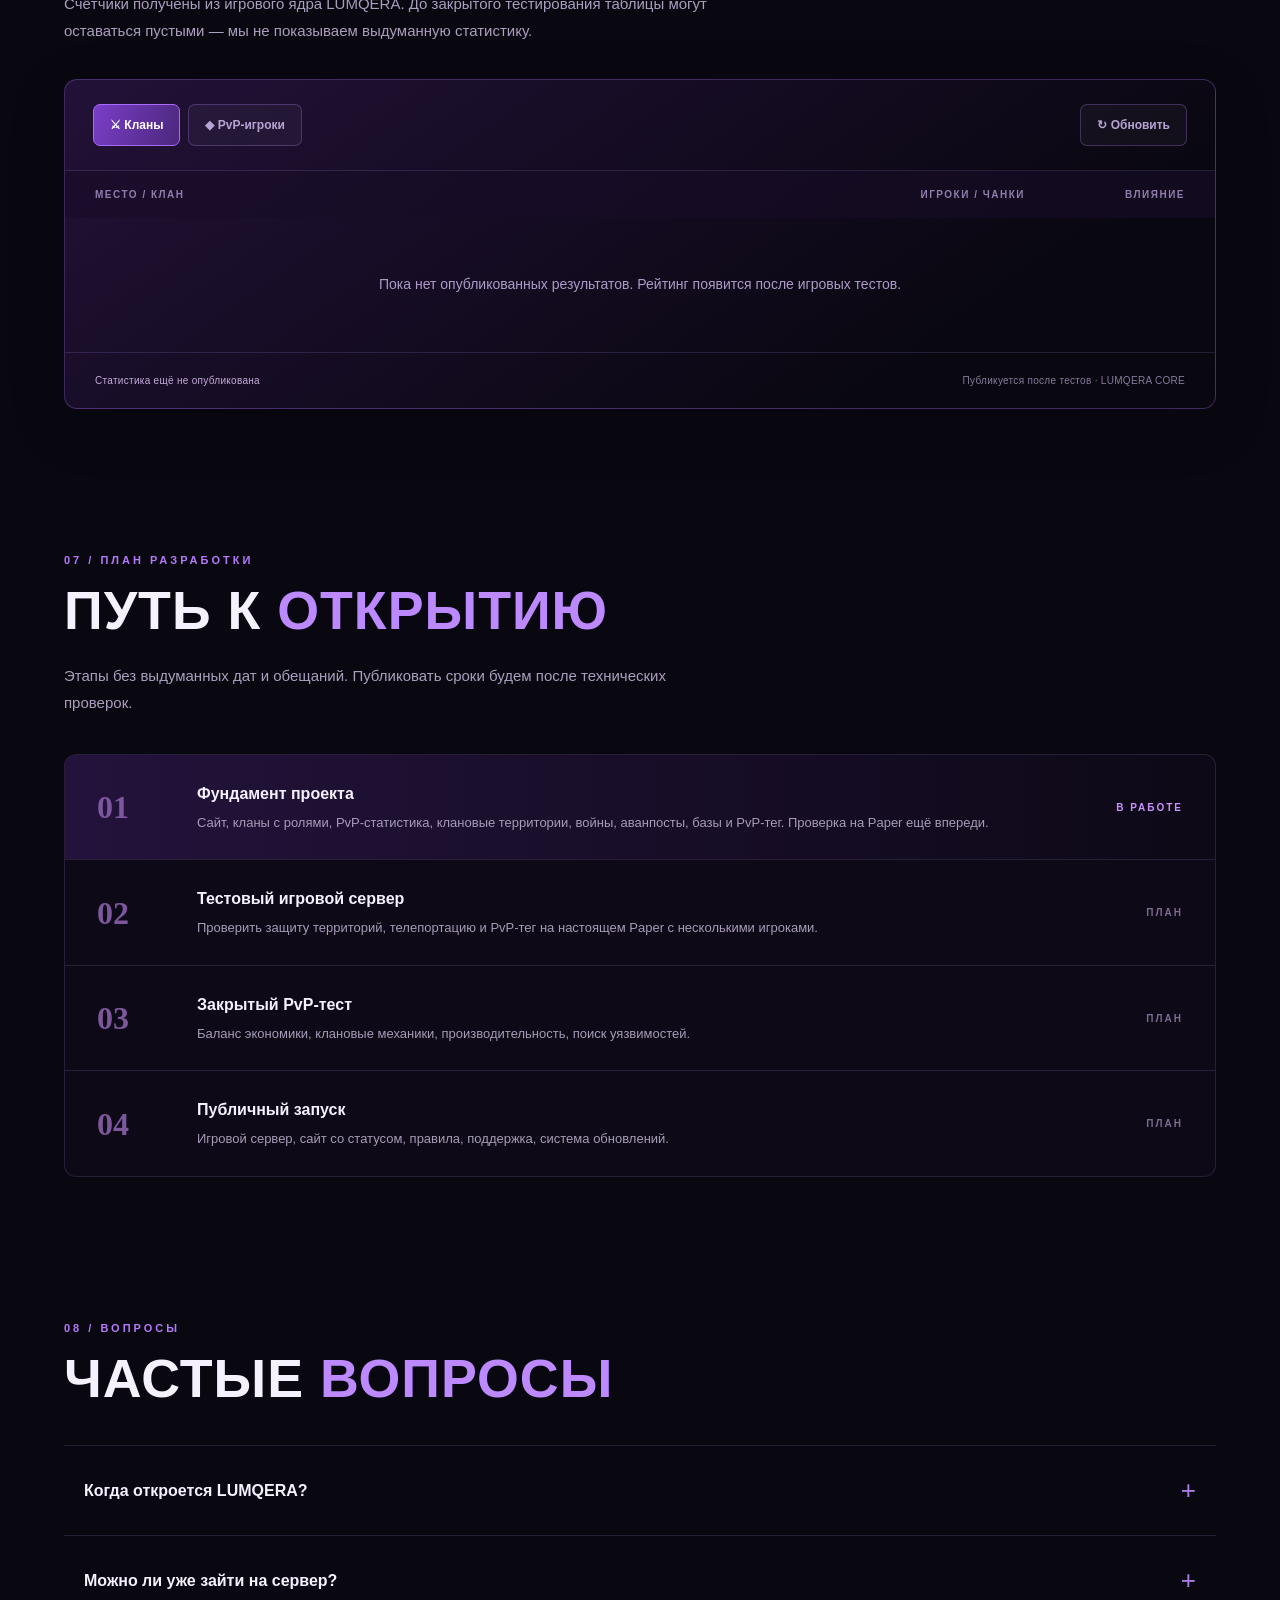
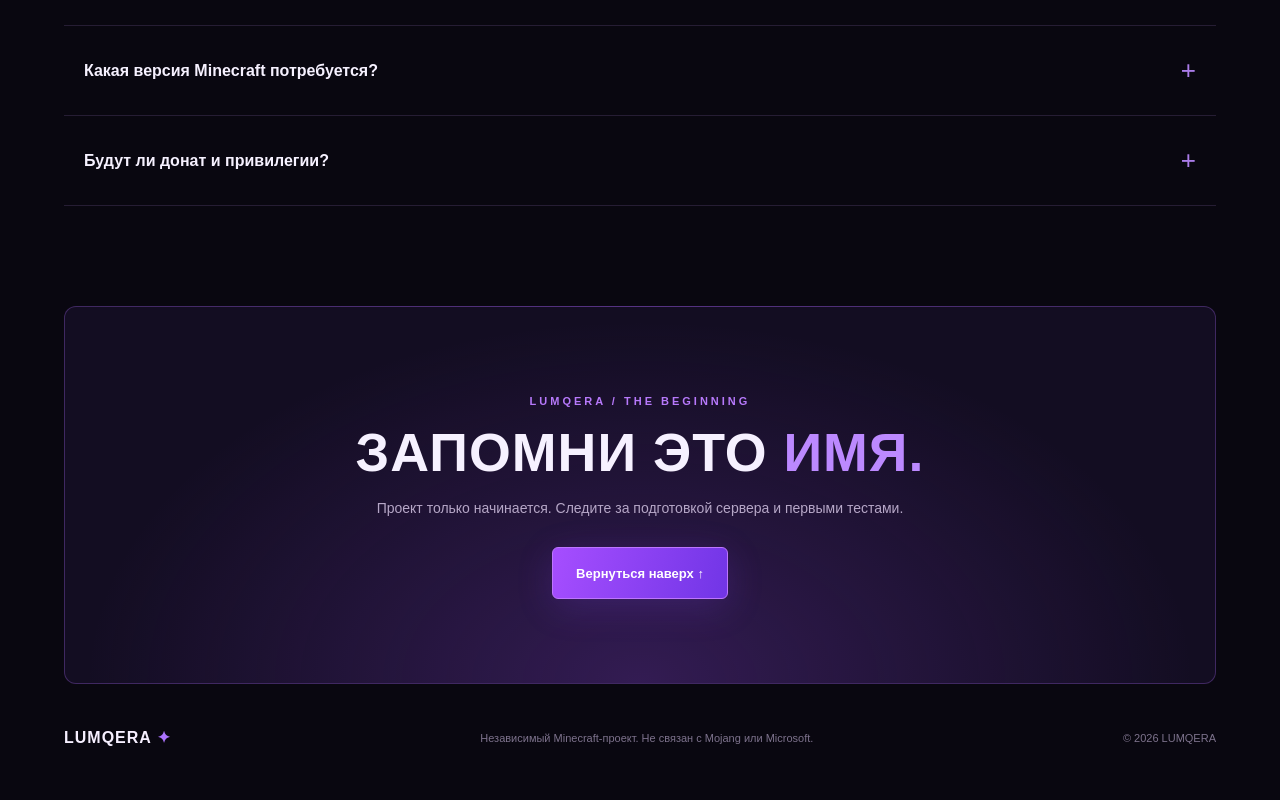
==== commit 070b4669: "fix: safer Paper startup/deploy, public website cleanup and smoke tests" ====
--- a/website/index.html
+++ b/website/index.html
@@ -24,7 +24,7 @@
       <nav class="main-nav" id="site-nav" aria-label="Основная навигация">
         <a href="#about">О проекте</a><a href="#gameplay">Режим</a><a href="#clans">Кланы</a><a href="#outposts">Точки</a><a href="#economy">Экономика</a><a href="#rating">Рейтинг</a><a href="#roadmap">Разработка</a><a href="#faq">FAQ</a>
       </nav>
-      <a class="nav-community" href="https://vk.com/" target="_blank" rel="noopener noreferrer" data-vk-placeholder="true">Наше сообщество <span aria-hidden="true">↗</span></a>
+      <a class="nav-community" href="https://github.com/Zeihos/LUMQERA" target="_blank" rel="noopener noreferrer">GitHub проекта <span aria-hidden="true">↗</span></a>
     </header>
 
     <main id="top">
@@ -67,7 +67,7 @@
 
       <section class="section clan-section" id="clans">
         <div class="clan-card">
-          <div class="clan-text"><p class="kicker">03 / КЛАНЫ</p><h2>ОДИН ВОИН — СИЛА.<br><span>КЛАН — ЛЕГЕНДА.</span></h2><p>Уже реализованы в исходном коде: создание клана, приглашения, офицеры, смена главы, выход и исключение участников, запрет прямого урона союзникам. В v0.5 появились вызовы на войну, учёт боевых очков и контрольные точки. Разрушительные осады баз пока в планах.</p>
+          <div class="clan-text"><p class="kicker">03 / КЛАНЫ</p><h2>ОДИН ВОИН — СИЛА.<br><span>КЛАН — ЛЕГЕНДА.</span></h2><p>Уже реализованы в исходном коде: создание клана, приглашения, офицеры, смена главы, выход и исключение участников, запрет прямого урона союзникам. В исходниках также есть вызовы на войну, учёт боевых очков и контрольные точки. Разрушительные осады баз пока в планах.</p>
             <div class="command-group"><span>Примеры игровых команд</span><code>/clan create NAME</code><code>/clan invite NICK</code><code>/clan accept</code><code>/top clans</code><code>/claim</code><code>/clan sethome</code><code>/clan home</code><code>/spawn</code><code>/combat</code><code>/war challenge NOVA</code><code>/war info</code><code>/outpost list</code><code>/balance</code><code>/pay NICK 100</code><code>/treasury</code><code>/shop list</code><code>/trade request NICK</code></div>
           </div>
           <div class="clan-crest" aria-hidden="true"><div class="crest-top">LUMQERA</div><div class="crest-center">L</div><div class="crest-bottom">UNITED BY POWER</div></div>
@@ -83,18 +83,18 @@
       </section>
 
       <section class="section" id="economy" aria-labelledby="economy-heading">
-        <div class="section-heading"><p class="kicker">05 / ЭКОНОМИКА</p><h2 id="economy-heading">МОНЕТЫ И <span>ЧЕСТНАЯ ТОРГОВЛЯ</span></h2><p>Собственная экономика включает личный кошелёк, клановую казну, PvP-награды и магазин. В v0.8 добавлены игровые GUI-меню с отдельным подтверждением покупки. В v1.0.0-RC3 улучшен прототип прямого обмена предметами между двумя игроками рядом, с двойным подтверждением. Аукцион пока в разработке.</p></div>
+        <div class="section-heading"><p class="kicker">05 / ЭКОНОМИКА</p><h2 id="economy-heading">МОНЕТЫ И <span>ЧЕСТНАЯ ТОРГОВЛЯ</span></h2><p>Собственная экономика включает личный кошелёк, клановую казну, PvP-награды и магазин. В коде есть игровые GUI-меню и прототип прямого обмена предметами между двумя игроками поблизости, с двойным подтверждением. Для этих механик ещё необходимы полноценные игровые тесты.</p></div>
         <div class="feature-grid">
           <article class="feature-card"><div class="feature-icon">◇</div><span class="feature-index">01</span><h3>Личный кошелёк</h3><p>Баланс хранится в отдельном файле и не обнуляется при переподключении.</p><span class="feature-label">/balance</span></article>
           <article class="feature-card"><div class="feature-icon">⇄</div><span class="feature-index">02</span><h3>Переводы</h3><p>Монеты можно отправлять другому игроку онлайн. Действуют лимиты и защита от ошибочных сумм.</p><span class="feature-label">/pay NICK 100</span></article>
           <article class="feature-card"><div class="feature-icon">⚔</div><span class="feature-index">03</span><h3>PvP-награды</h3><p>Награда начисляется только за засчитанные убийства с учётом антифарма.</p><span class="feature-label">+20 МОНЕТ</span></article>
           <article class="feature-card"><div class="feature-icon">♜</div><span class="feature-index">04</span><h3>Клановая казна</h3><p>Участники пополняют общие средства, глава или офицеры могут выводить монеты. Суммы учитываются вместе с личными кошельками.</p><span class="feature-label">/treasury</span></article>
         </div>
-        <div class="section-heading" style="margin-top: 32px"><p class="kicker">ИГРОВОЙ МАГАЗИН / DEV PREVIEW</p><h3>ТОВАРЫ ЗА <span>МОНЕТЫ</span></h3><p>Тестовый ассортимент из конфигурации: 16 камня за 20, 16 дубовых брёвен за 50, 8 железных слитков за 80, 16 готовой говядины за 60, 16 стрел за 30 монет. Цены администратор может изменить перед запуском.</p><p><code>/menu</code> · <code>/menu shop</code> · <code>/shop buy stone 2</code> · <code>/treasury deposit 100</code> · <code>/trade request NICK</code> · <code>/trade view</code></p><p><strong>Прямой обмен · v1.0.0-RC3:</strong> игроки поблизости предлагают предмет в основной руке через <code>/trade offer</code>, просматривают оба предложения с <code>/trade status</code> и подтверждают через <code>/trade confirm</code> или в меню <code>/trade view</code>. При ошибке или выходе из игры предложение отменяется без хранения предметов в отдельном хранилище. Механика ещё не прошла тест на Paper.</p></div>
+        <div class="section-heading" style="margin-top: 32px"><p class="kicker">ИГРОВОЙ МАГАЗИН / DEV PREVIEW</p><h3>ТОВАРЫ ЗА <span>МОНЕТЫ</span></h3><p>Тестовый ассортимент из конфигурации: 16 камня за 20, 16 дубовых брёвен за 50, 8 железных слитков за 80, 16 готовой говядины за 60, 16 стрел за 30 монет. Цены администратор может изменить перед запуском.</p><p><code>/menu</code> · <code>/menu shop</code> · <code>/shop buy stone 2</code> · <code>/treasury deposit 100</code> · <code>/trade request NICK</code> · <code>/trade view</code></p><p><strong>Прямой обмен · тестовая механика:</strong> игроки поблизости предлагают предмет в основной руке через <code>/trade offer</code>, просматривают оба предложения с <code>/trade status</code> и подтверждают через <code>/trade confirm</code> или в меню <code>/trade view</code>. При ошибке или выходе из игры предложение отменяется без хранения предметов в отдельном хранилище. Механика ещё не прошла тест на Paper.</p></div>
       </section>
 
       <section class="section ratings-section" id="rating" aria-labelledby="rating-heading">
-        <div class="section-heading"><p class="kicker">04 / СТАТИСТИКА</p><h2 id="rating-heading">РЕЙТИНГ <span>ИГРОКОВ И КЛАНОВ</span></h2><p>Счётчики получены из игрового ядра LUMQERA. До закрытого тестирования таблицы могут оставаться пустыми — мы не показываем выдуманную статистику.</p></div>
+        <div class="section-heading"><p class="kicker">06 / СТАТИСТИКА</p><h2 id="rating-heading">РЕЙТИНГ <span>ИГРОКОВ И КЛАНОВ</span></h2><p>Счётчики получены из игрового ядра LUMQERA. До закрытого тестирования таблицы могут оставаться пустыми — мы не показываем выдуманную статистику.</p></div>
         <div class="rating-panel">
           <div class="rating-toolbar"><div class="rating-tabs" role="group" aria-label="Тип рейтинга"><button class="rating-tab is-active" type="button" data-rating-tab="clans" aria-pressed="true">⚔ Кланы</button><button class="rating-tab" type="button" data-rating-tab="players" aria-pressed="false">◆ PvP-игроки</button></div><button class="refresh-rating" id="refresh-rating" type="button" title="Обновить рейтинг">↻ Обновить</button></div>
           <div class="ranking-header" id="ranking-header"><span>МЕСТО / НАЗВАНИЕ</span><span>ИГРОКИ / ЧАНКИ</span><span>ВЛИЯНИЕ</span></div>
@@ -104,7 +104,7 @@
       </section>
 
       <section class="section" id="roadmap">
-        <div class="section-heading"><p class="kicker">05 / ПЛАН РАЗРАБОТКИ</p><h2>ПУТЬ К <span>ОТКРЫТИЮ</span></h2><p>Этапы без выдуманных дат и обещаний. Публиковать сроки будем после технических проверок.</p></div>
+        <div class="section-heading"><p class="kicker">07 / ПЛАН РАЗРАБОТКИ</p><h2>ПУТЬ К <span>ОТКРЫТИЮ</span></h2><p>Этапы без выдуманных дат и обещаний. Публиковать сроки будем после технических проверок.</p></div>
         <div class="roadmap">
           <article class="roadmap-item active"><span class="roadmap-index">01</span><div><strong>Фундамент проекта</strong><p>Сайт, кланы с ролями, PvP-статистика, клановые территории, войны, аванпосты, базы и PvP-тег. Проверка на Paper ещё впереди.</p></div><span class="roadmap-status">В РАБОТЕ</span></article>
           <article class="roadmap-item"><span class="roadmap-index">02</span><div><strong>Тестовый игровой сервер</strong><p>Проверить защиту территорий, телепортацию и PvP-тег на настоящем Paper с несколькими игроками.</p></div><span class="roadmap-status">ПЛАН</span></article>
@@ -114,7 +114,7 @@
       </section>
 
       <section class="section faq-section" id="faq">
-        <div class="section-heading"><p class="kicker">06 / ВОПРОСЫ</p><h2>ЧАСТЫЕ <span>ВОПРОСЫ</span></h2></div>
+        <div class="section-heading"><p class="kicker">08 / ВОПРОСЫ</p><h2>ЧАСТЫЕ <span>ВОПРОСЫ</span></h2></div>
         <div class="faq-list">
           <details><summary>Когда откроется LUMQERA?<span>+</span></summary><p>Дата открытия ещё не утверждена. Сначала подготовим рабочий сервер, проверим игровые механики и проведём тестирование.</p></details>
           <details><summary>Можно ли уже зайти на сервер?<span>+</span></summary><p>Нет. Адрес игрового сервера и поддерживаемая версия появятся после настройки и тестов.</p></details>
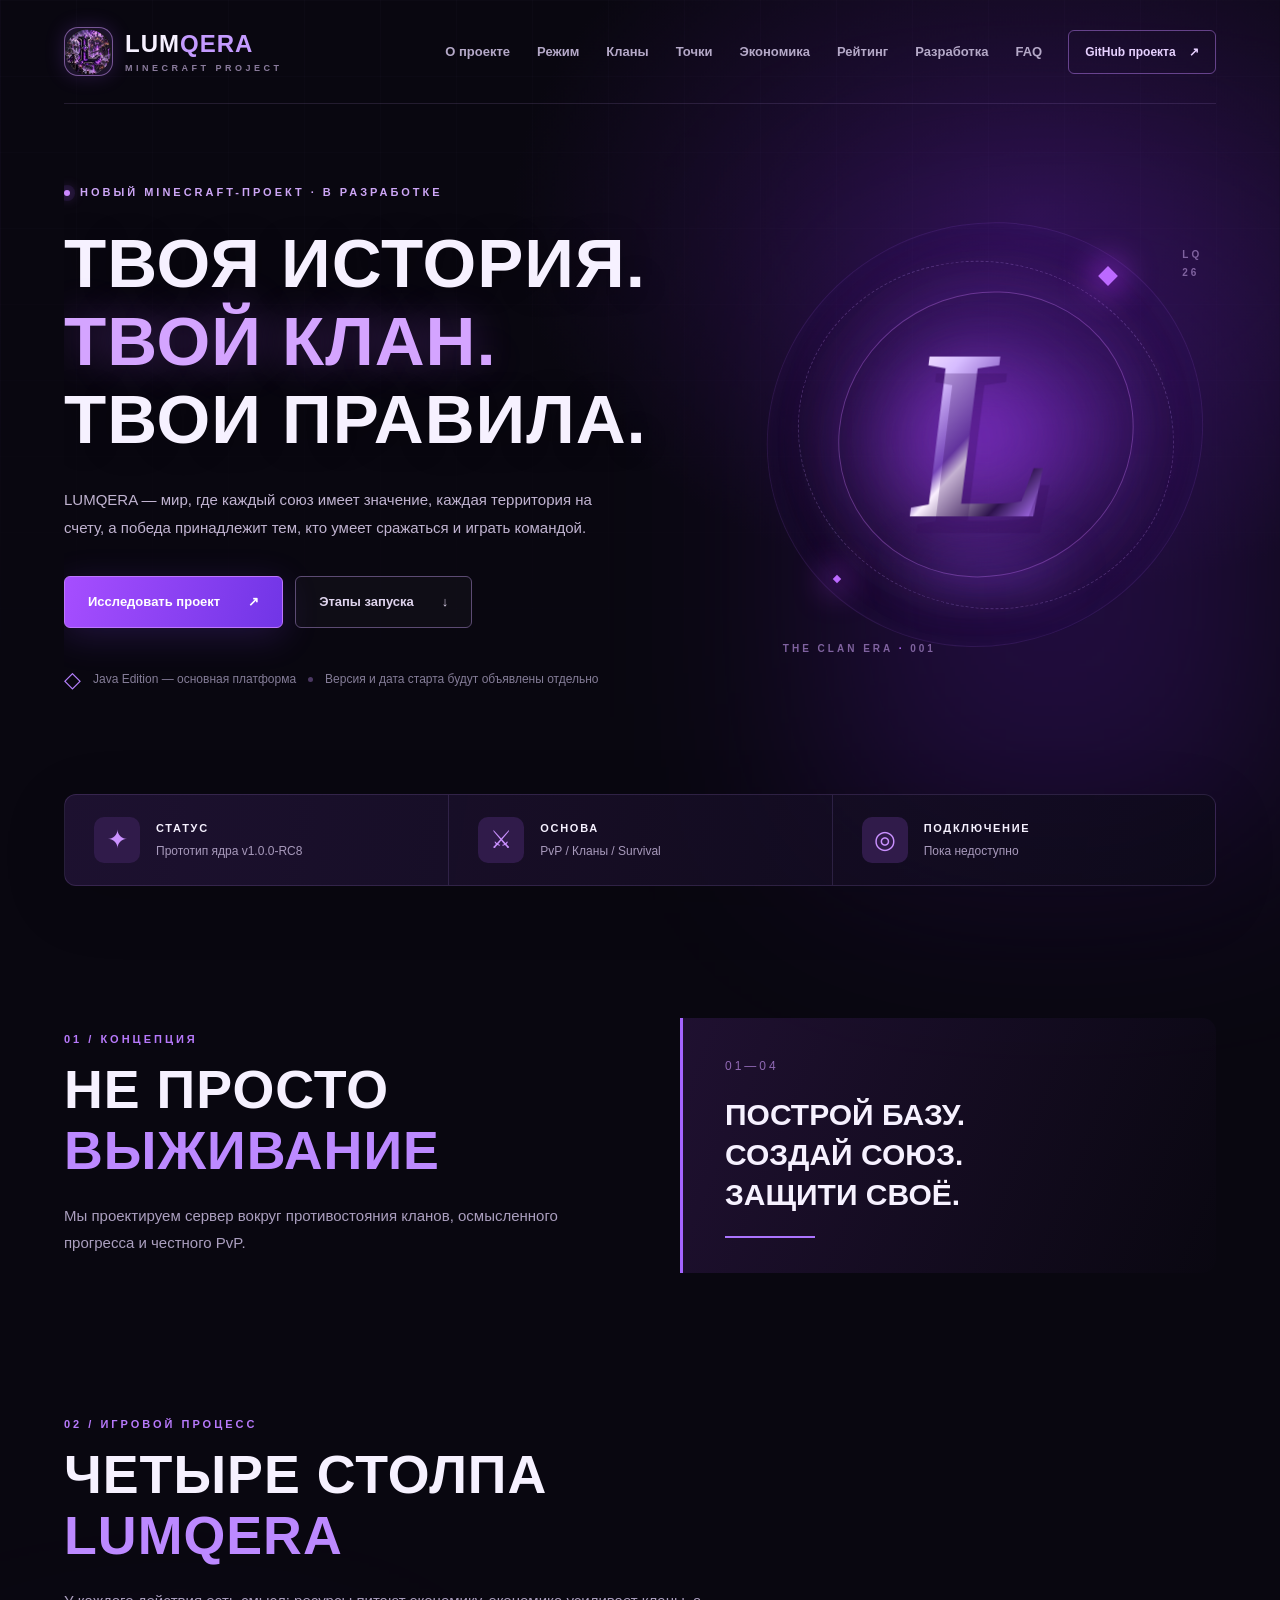
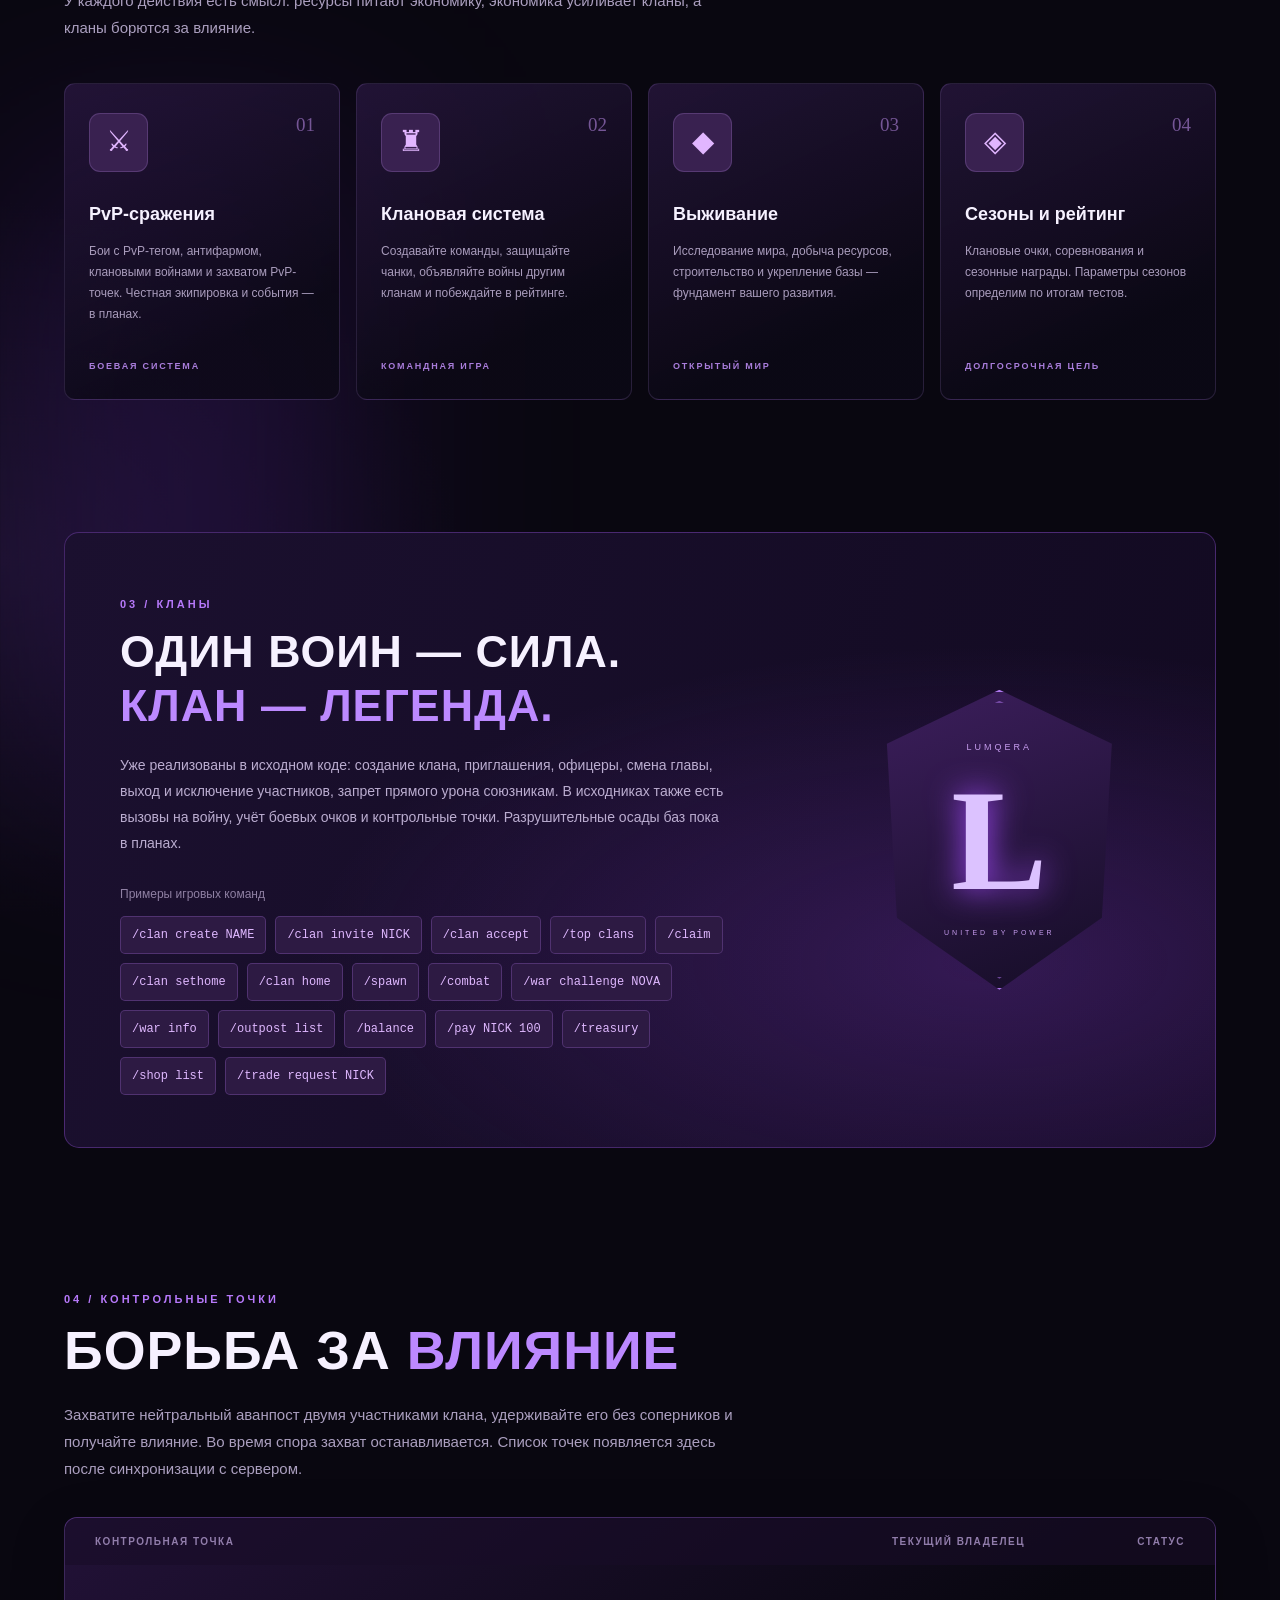
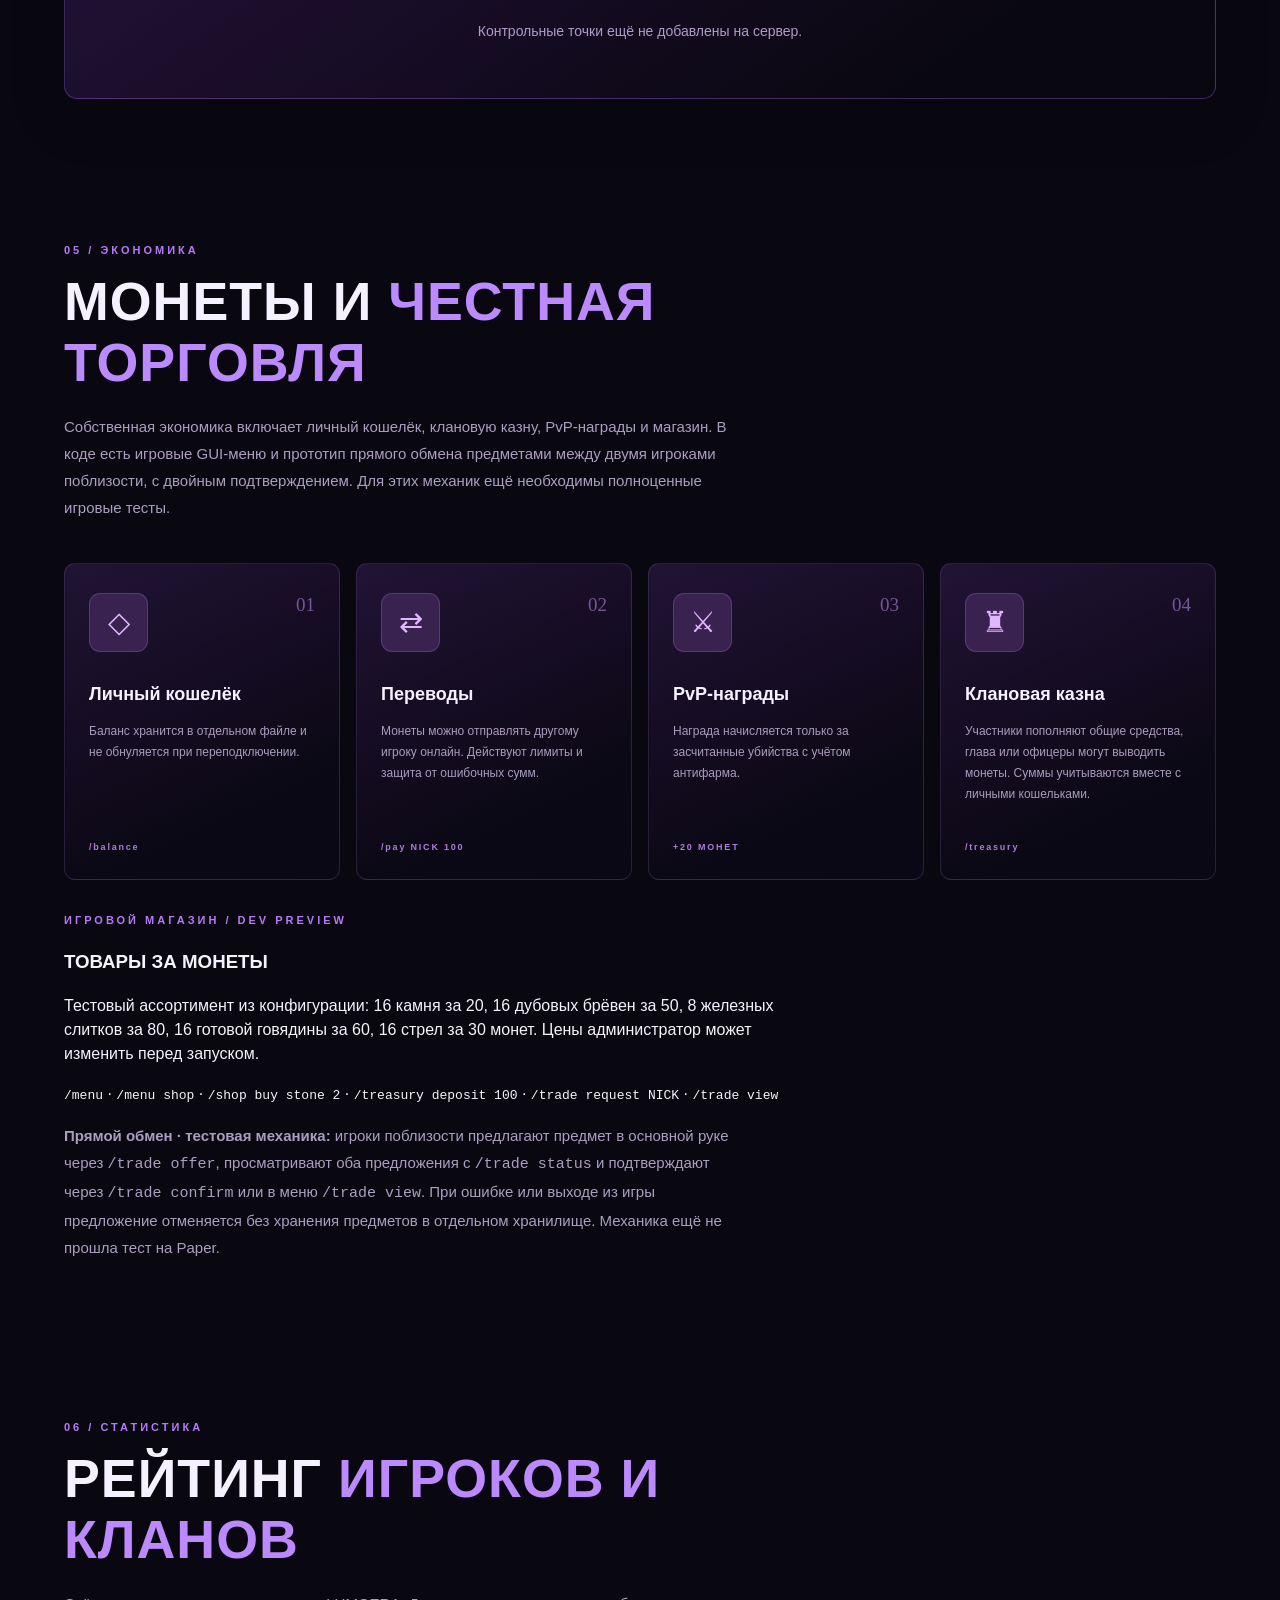
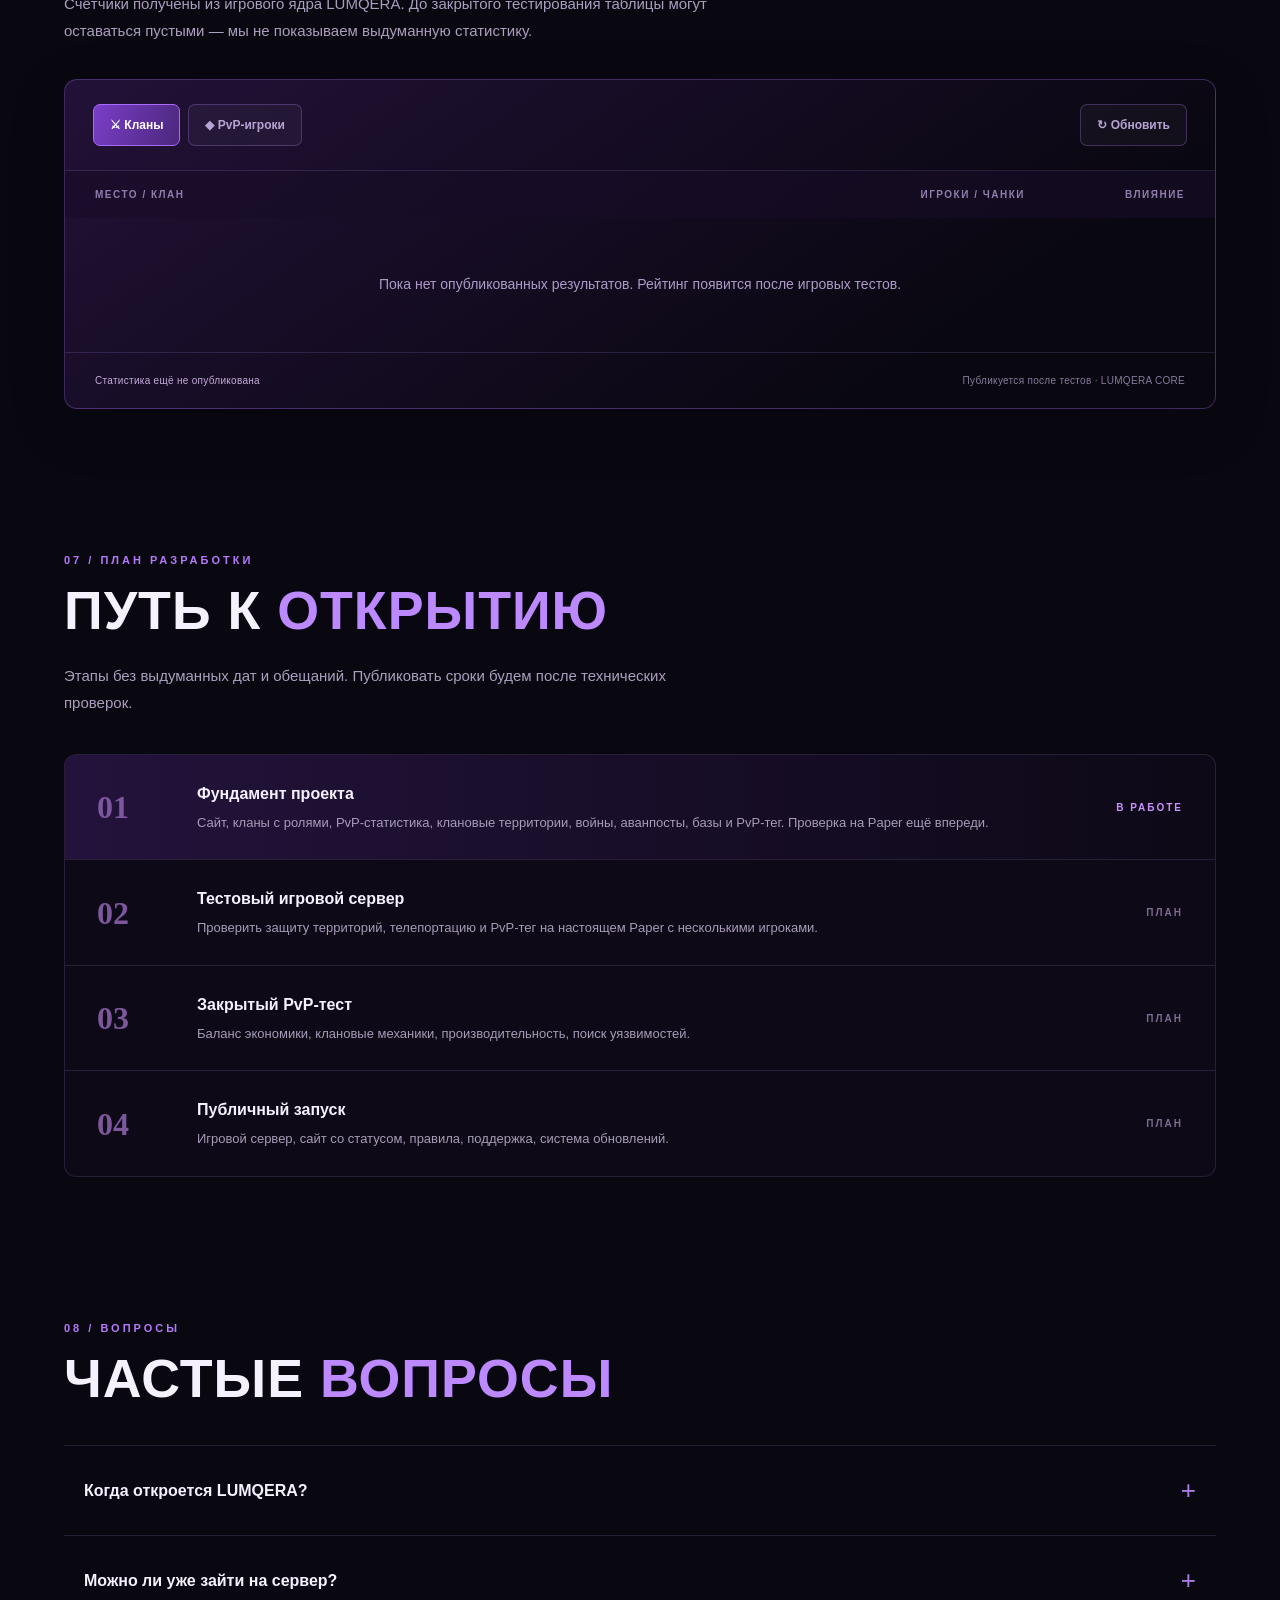
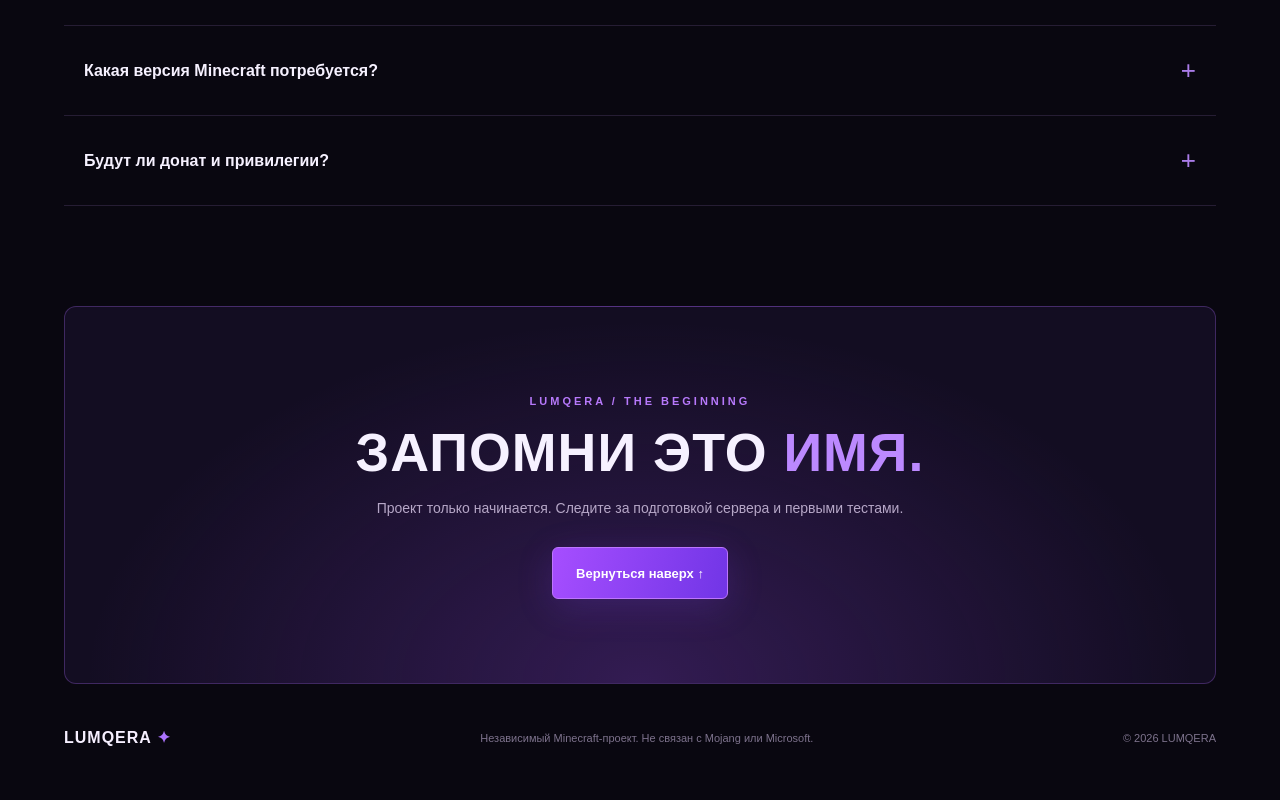
==== commit 28d6cb47: "feat: RC8 strict clan storage validation, safer invites and regression tests" ====
--- a/website/index.html
+++ b/website/index.html
@@ -45,7 +45,7 @@
       </section>
 
       <section class="info-strip" aria-label="Статус проекта">
-        <div><span class="strip-icon">✦</span><span><strong>СТАТУС</strong><small>Прототип ядра v1.0.0-RC7</small></span></div>
+        <div><span class="strip-icon">✦</span><span><strong>СТАТУС</strong><small>Прототип ядра v1.0.0-RC8</small></span></div>
         <div><span class="strip-icon">⚔</span><span><strong>ОСНОВА</strong><small>PvP / Кланы / Survival</small></span></div>
         <div><span class="strip-icon">◎</span><span><strong>ПОДКЛЮЧЕНИЕ</strong><small>Пока недоступно</small></span></div>
       </section>
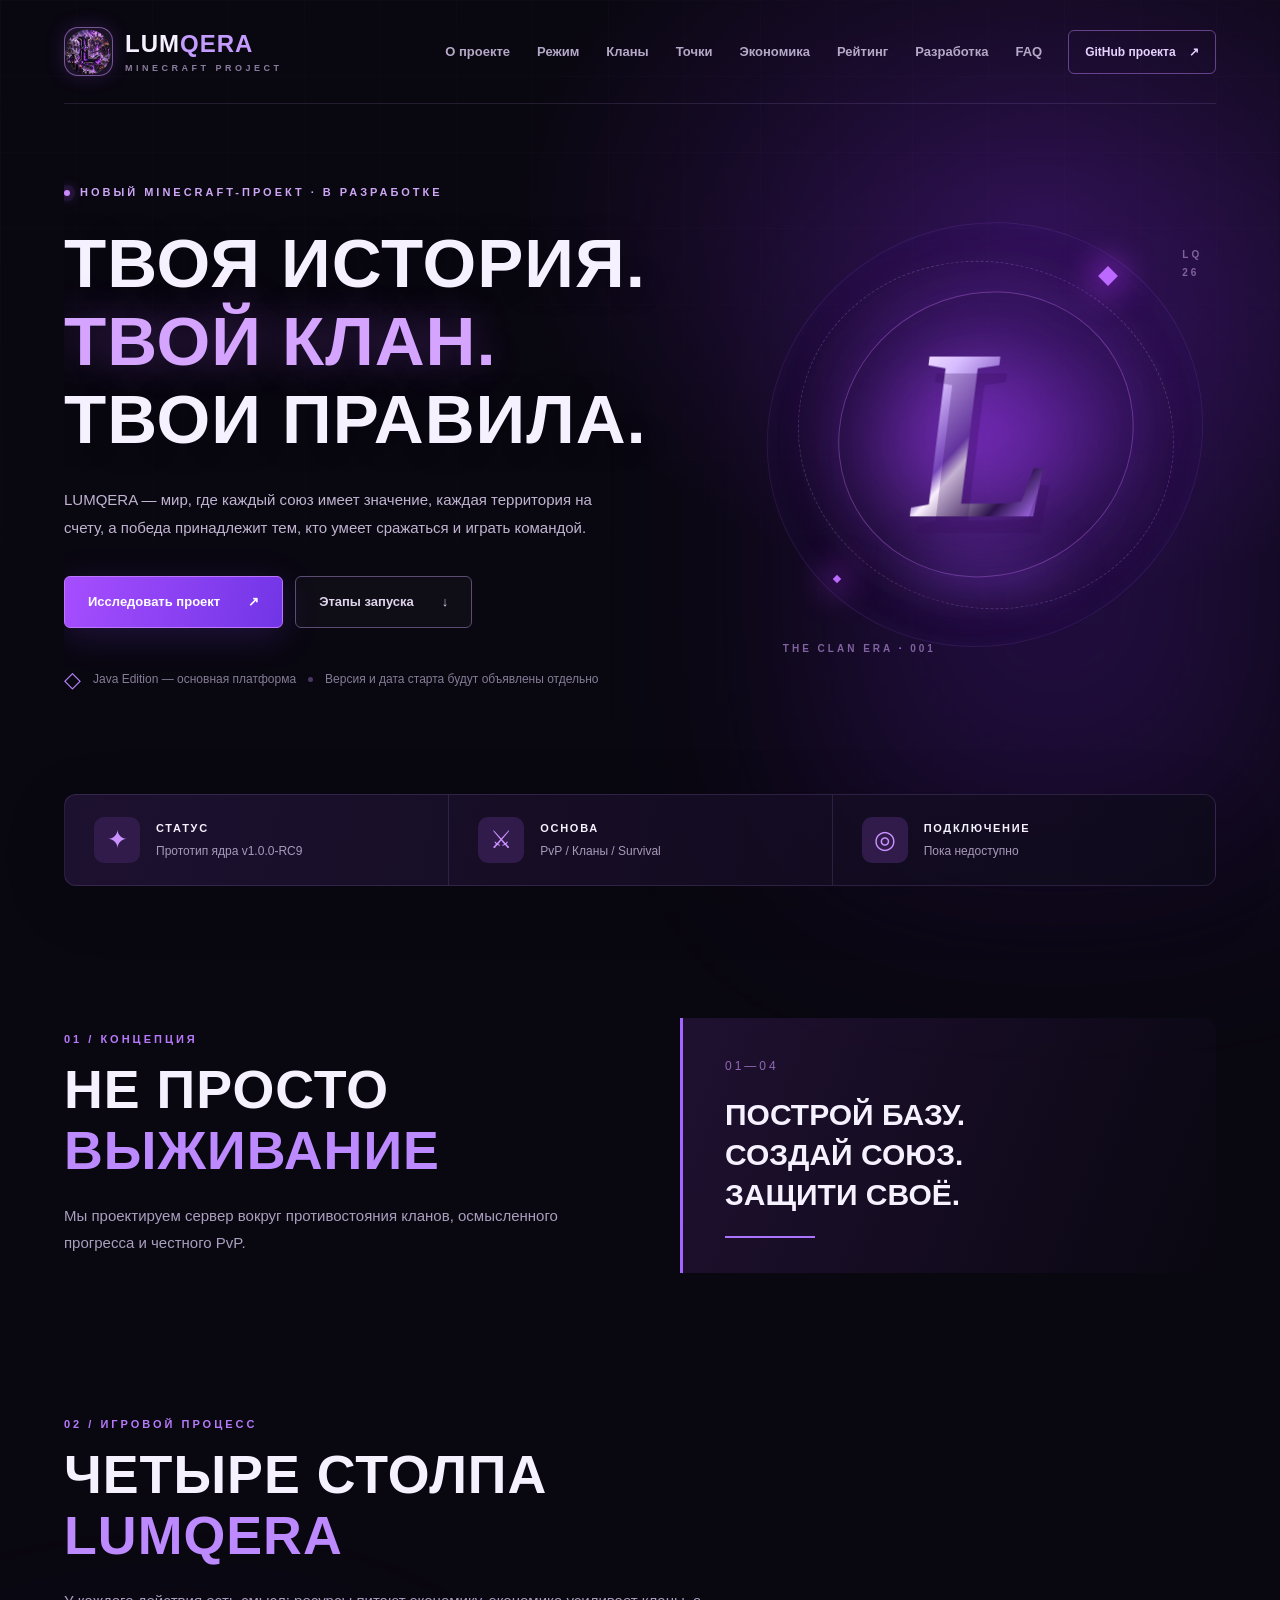
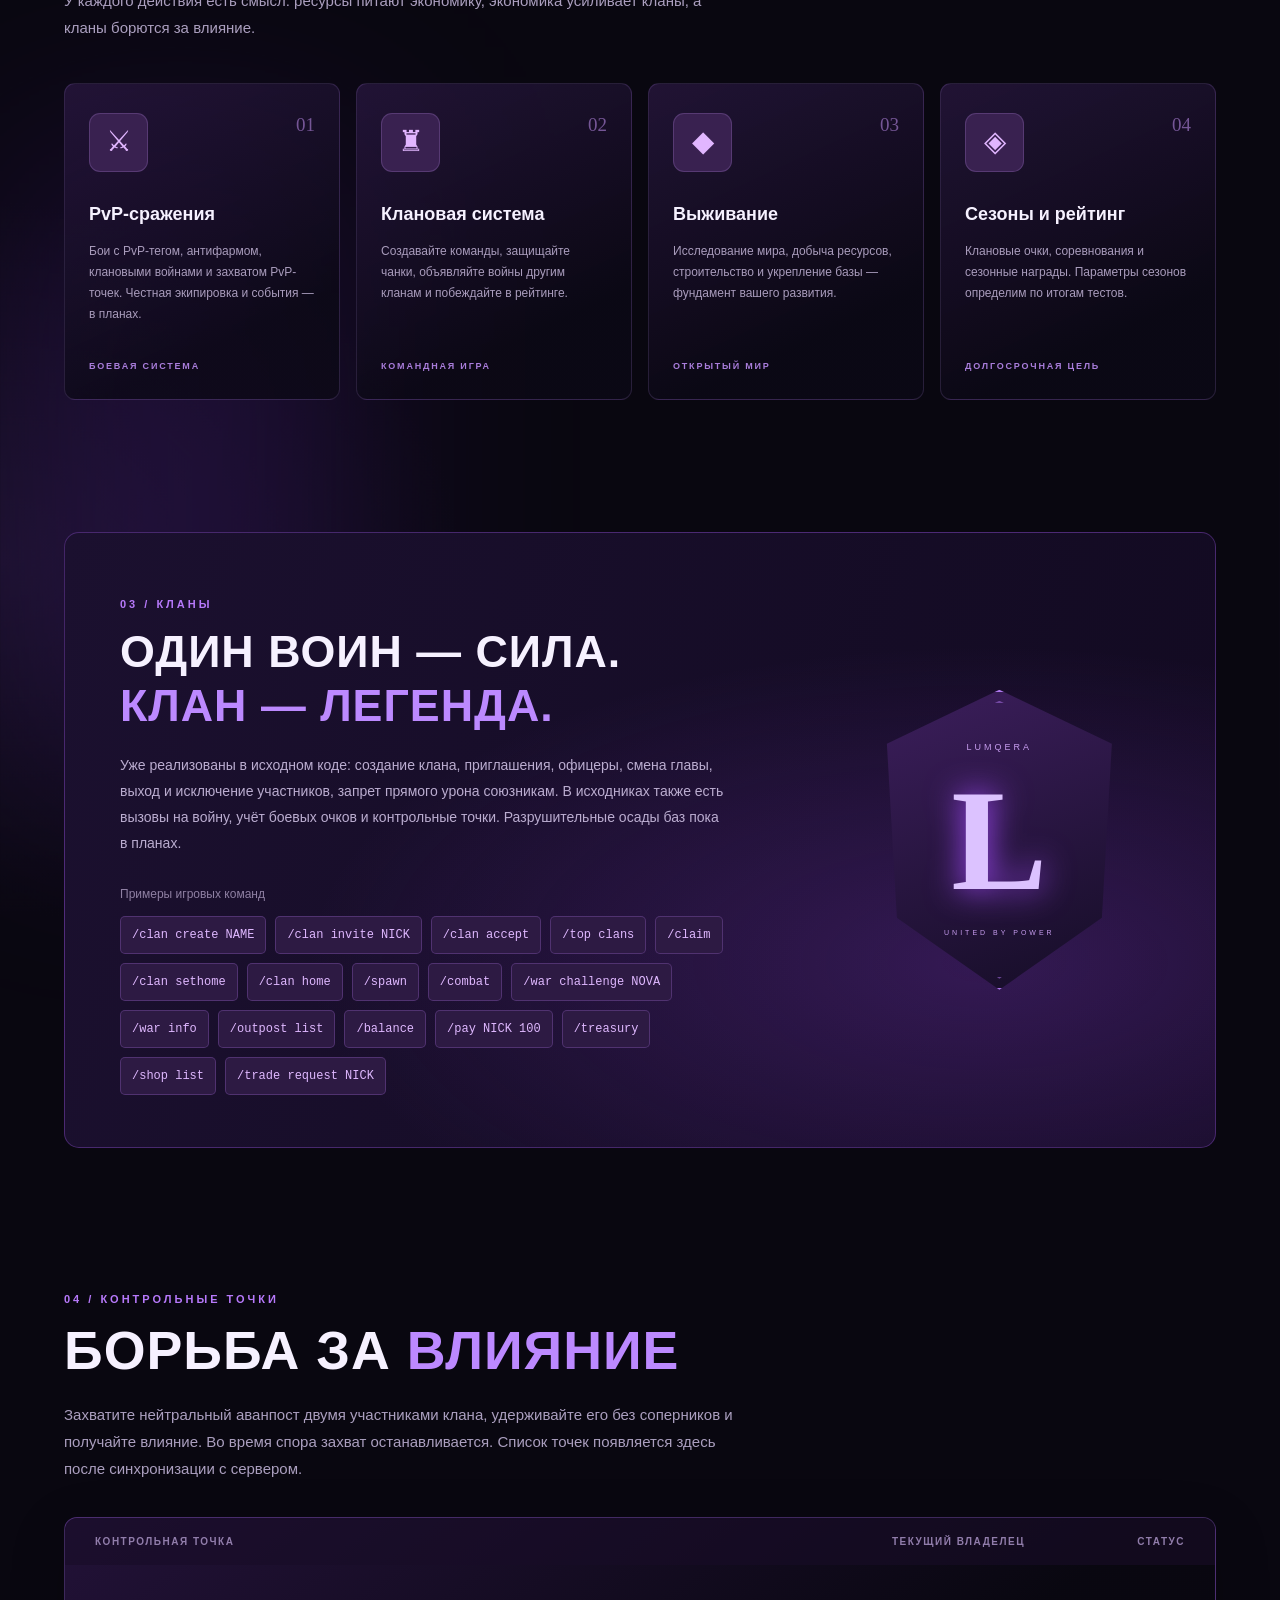
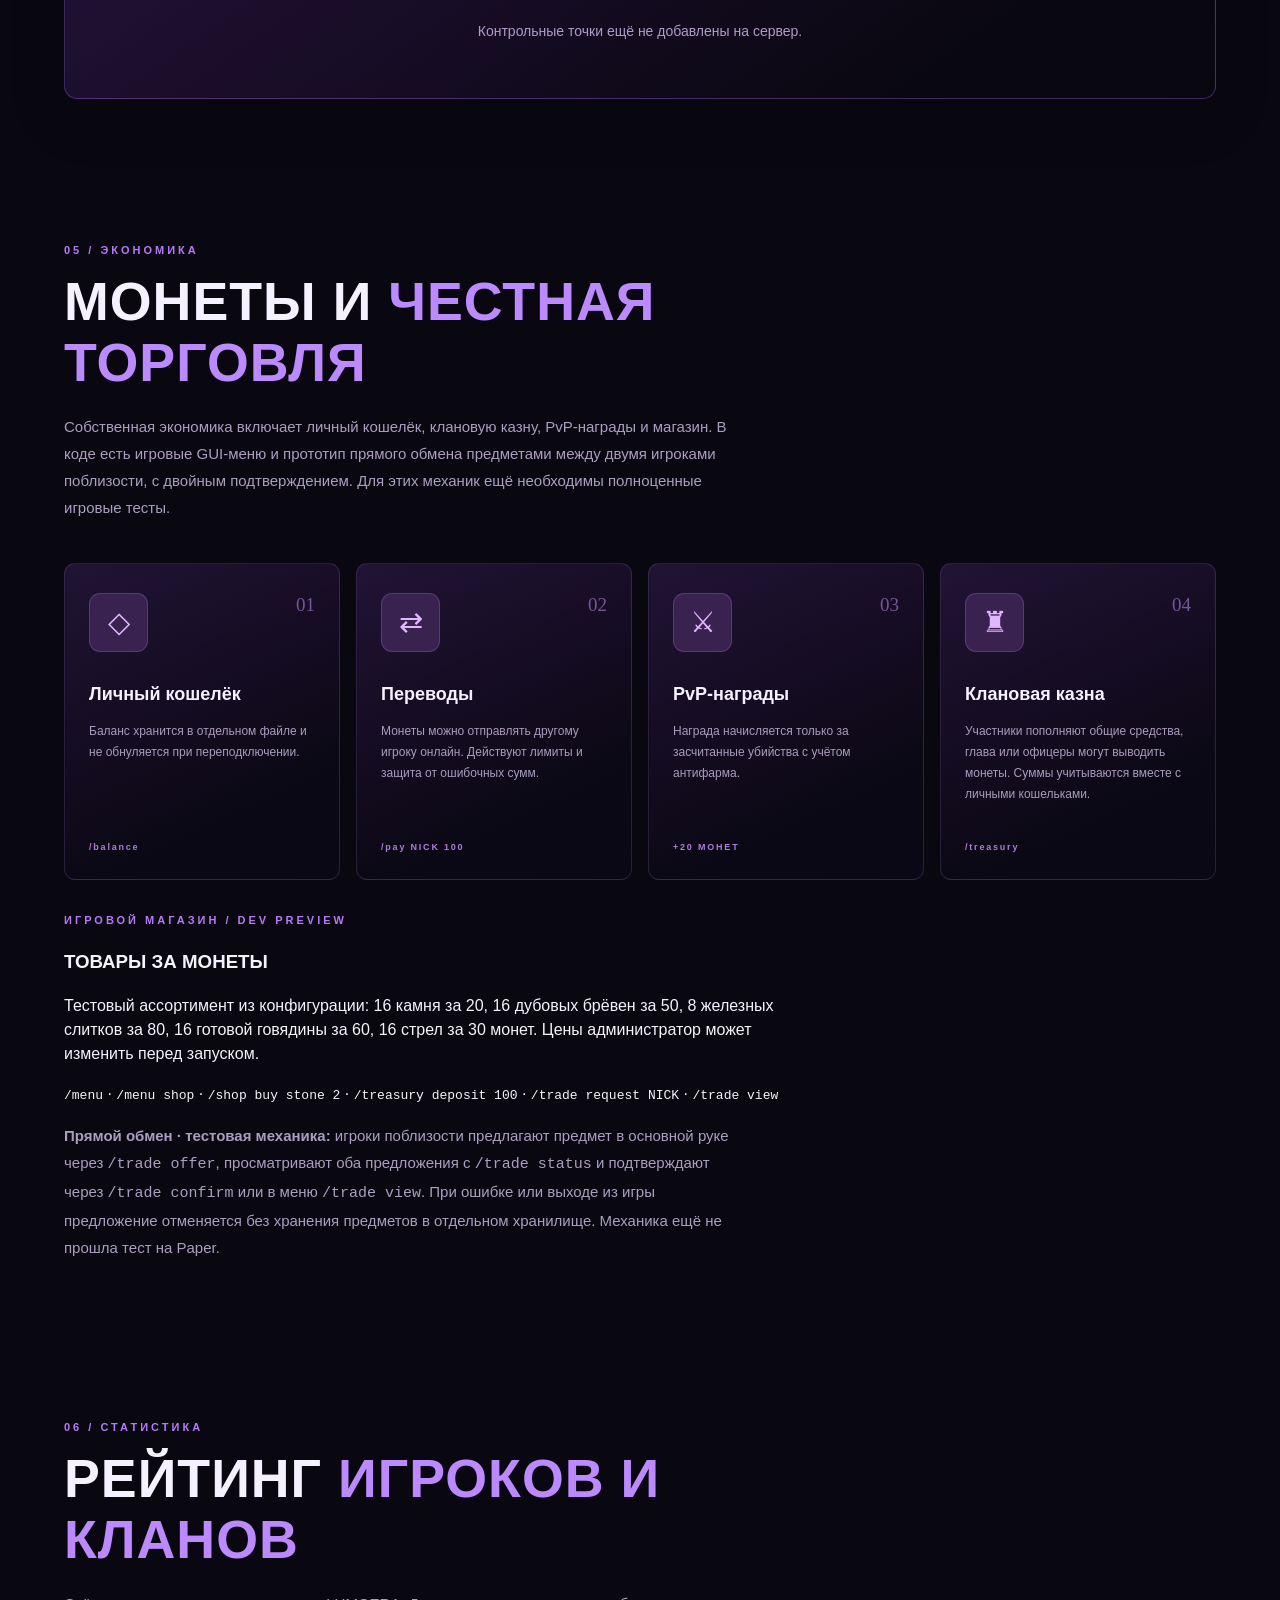
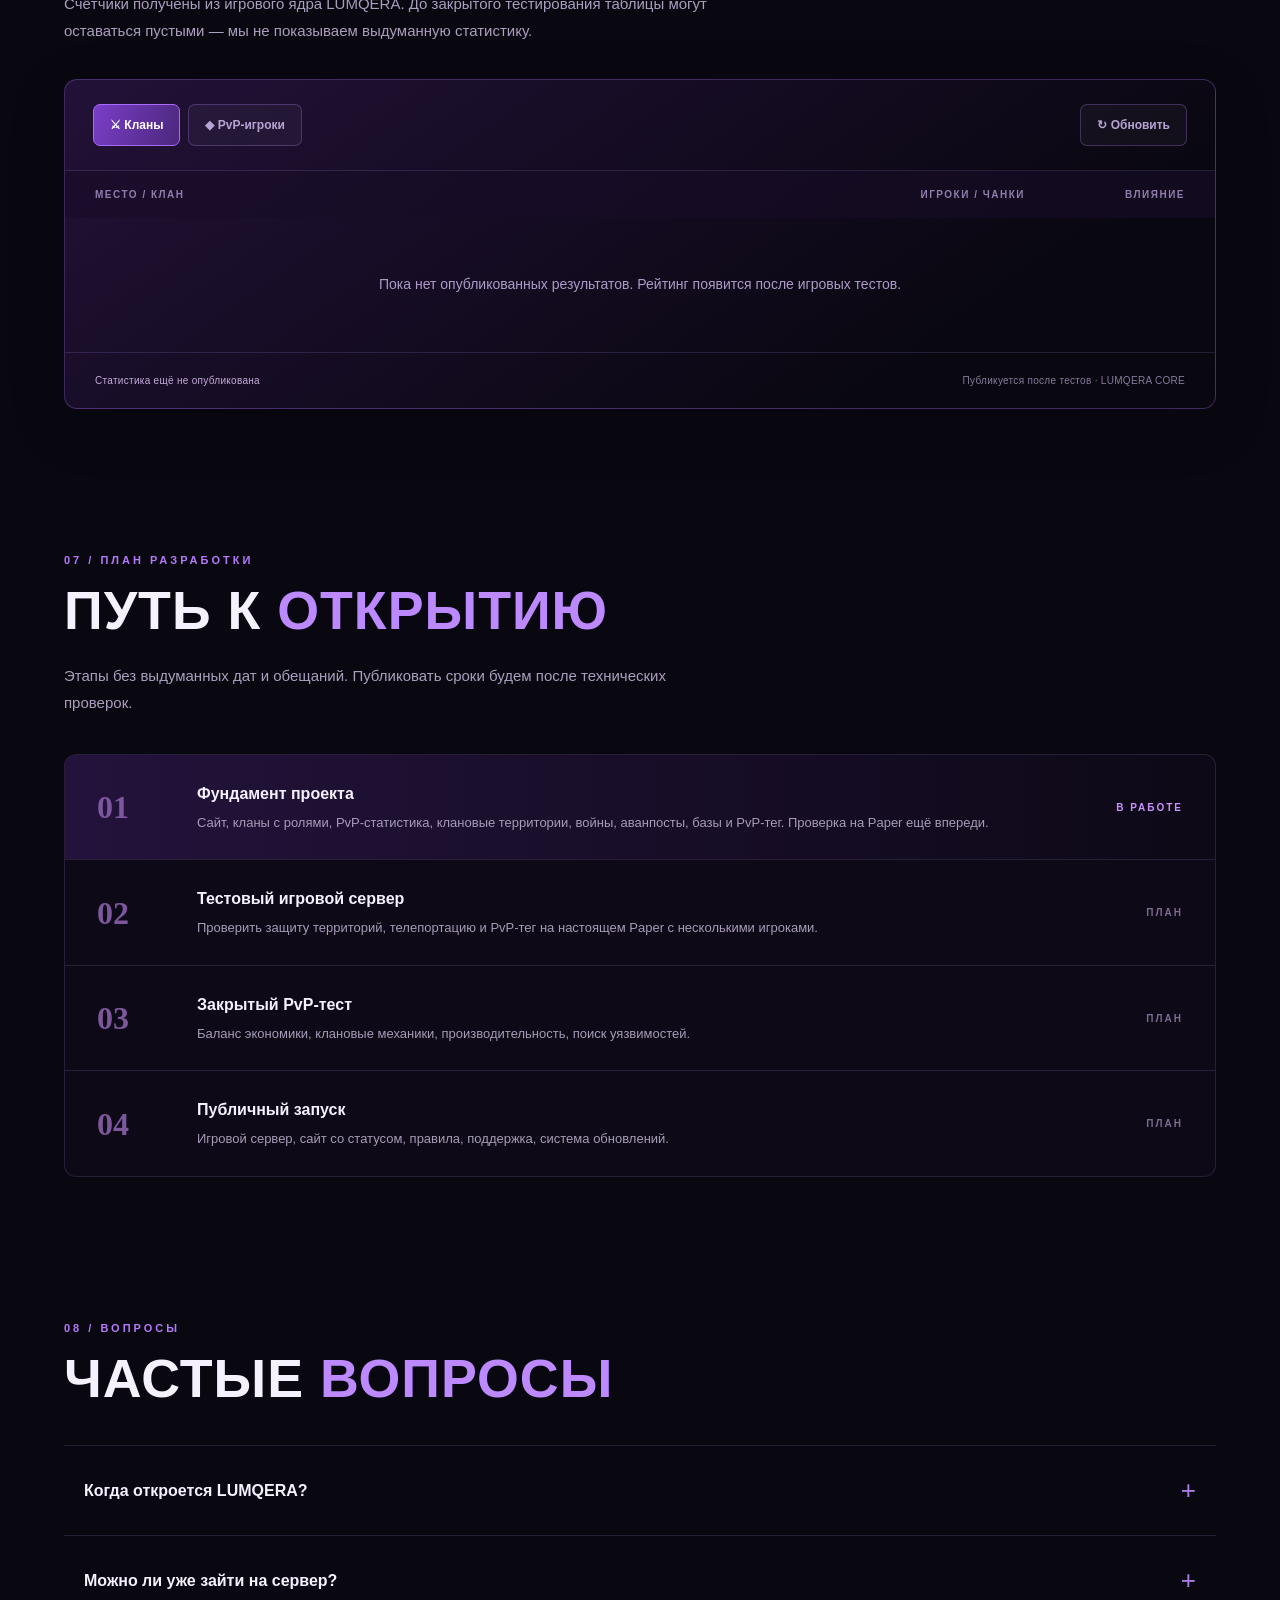
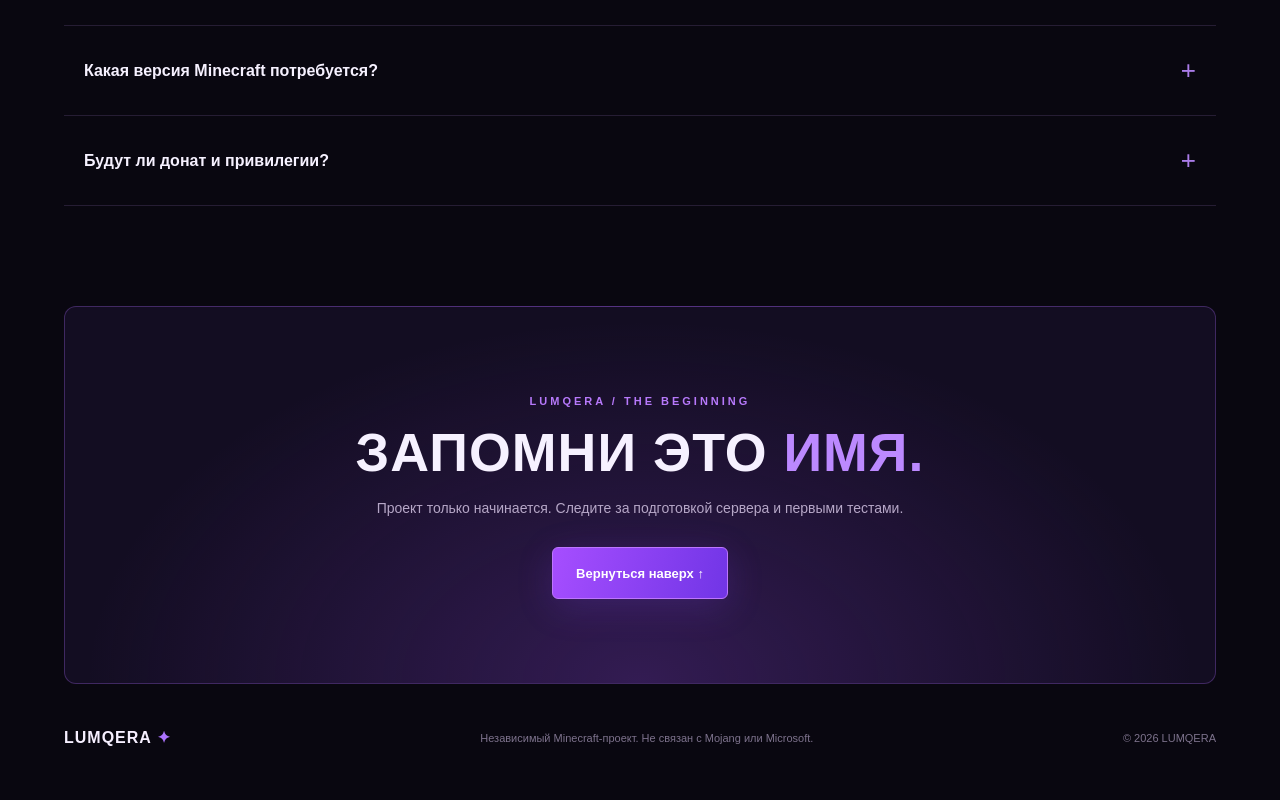
==== commit e354b385: "feat: RC9 hardened PvP stats and fail-closed reward persistence" ====
--- a/website/index.html
+++ b/website/index.html
@@ -45,7 +45,7 @@
       </section>
 
       <section class="info-strip" aria-label="Статус проекта">
-        <div><span class="strip-icon">✦</span><span><strong>СТАТУС</strong><small>Прототип ядра v1.0.0-RC8</small></span></div>
+        <div><span class="strip-icon">✦</span><span><strong>СТАТУС</strong><small>Прототип ядра v1.0.0-RC9</small></span></div>
         <div><span class="strip-icon">⚔</span><span><strong>ОСНОВА</strong><small>PvP / Кланы / Survival</small></span></div>
         <div><span class="strip-icon">◎</span><span><strong>ПОДКЛЮЧЕНИЕ</strong><small>Пока недоступно</small></span></div>
       </section>
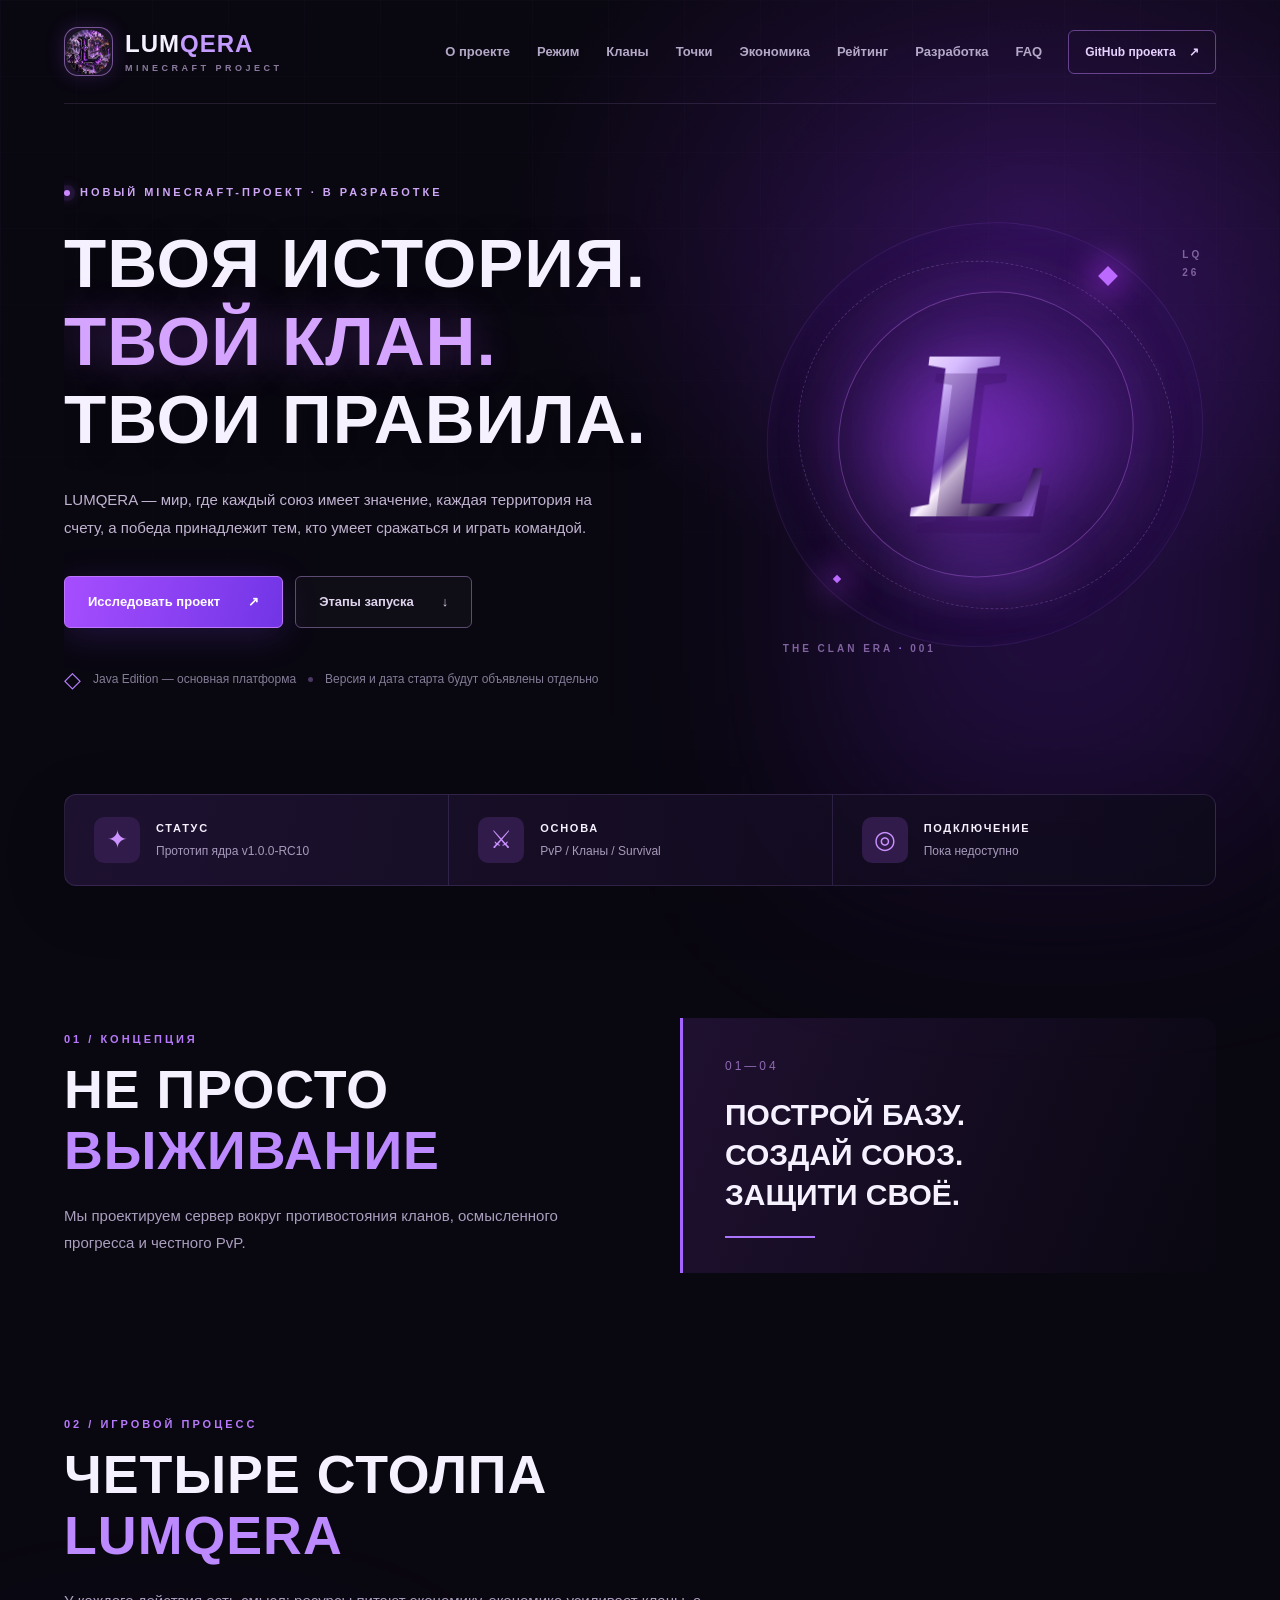
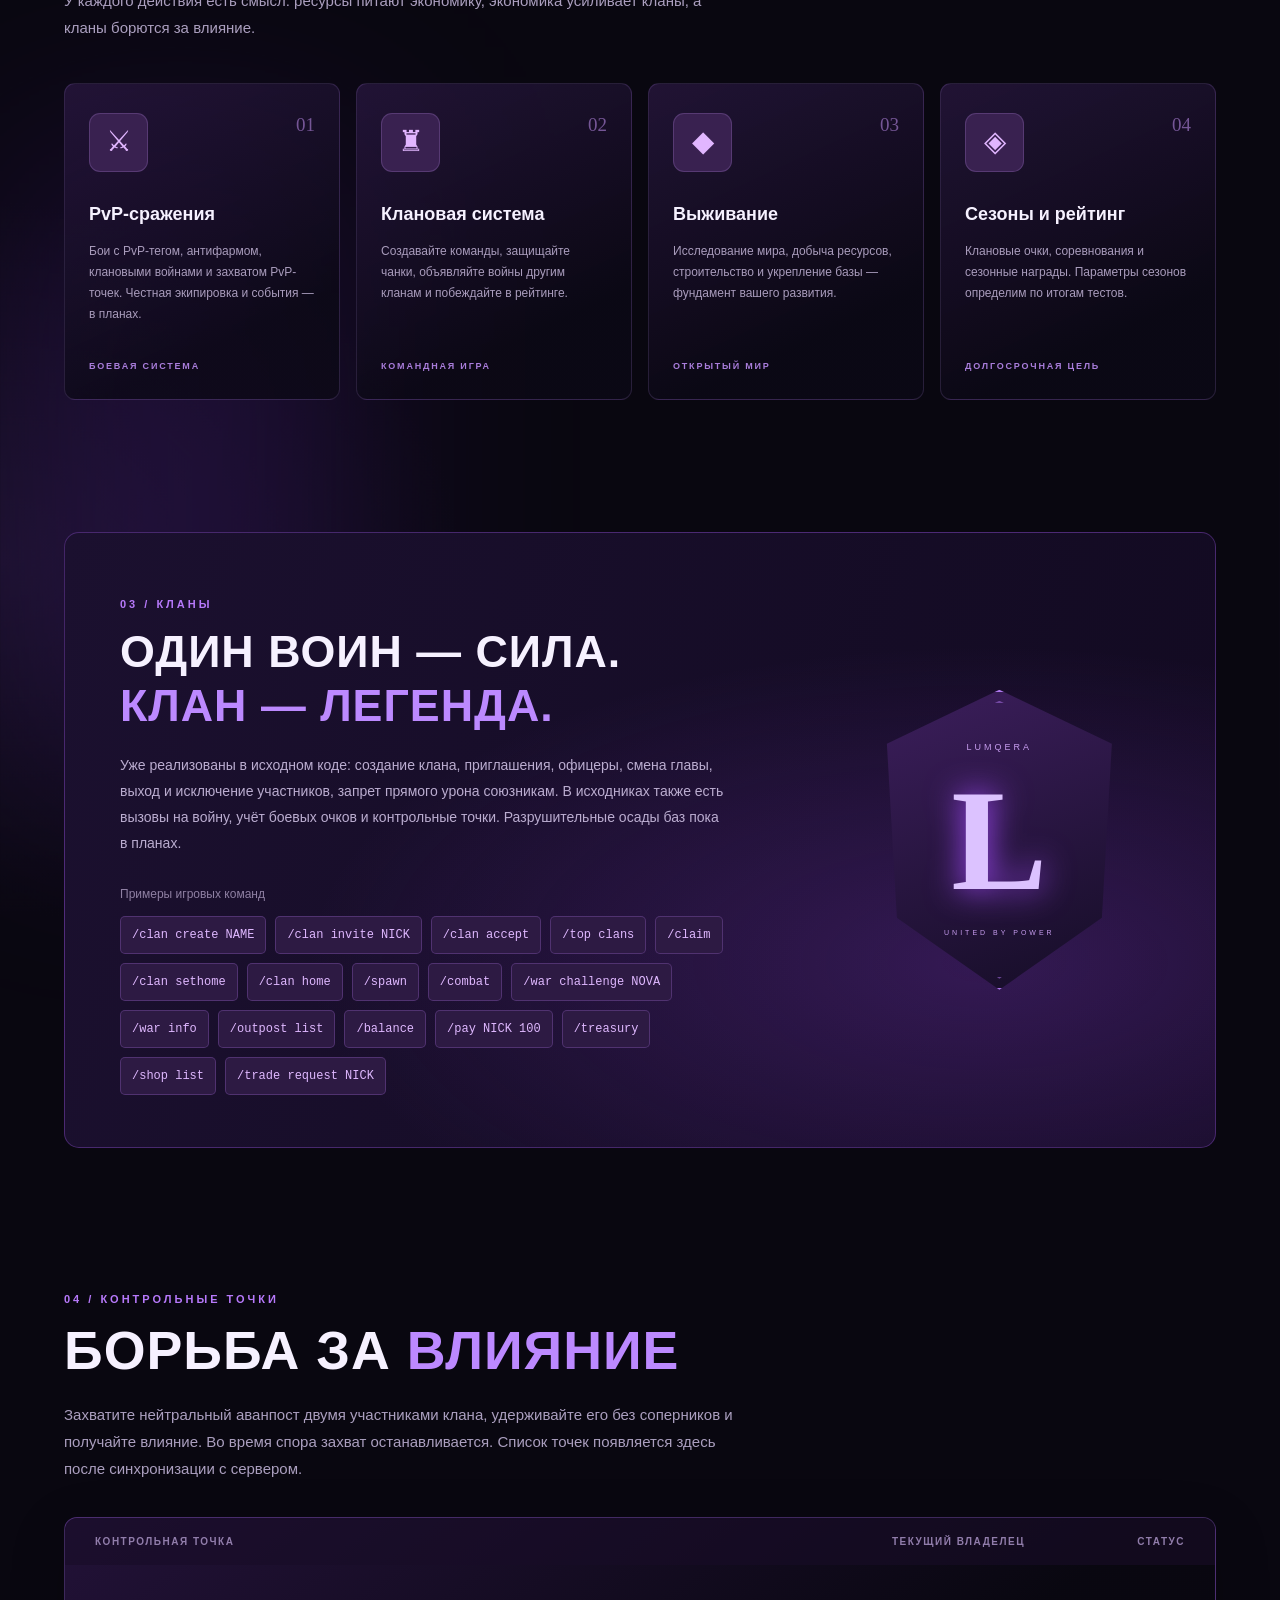
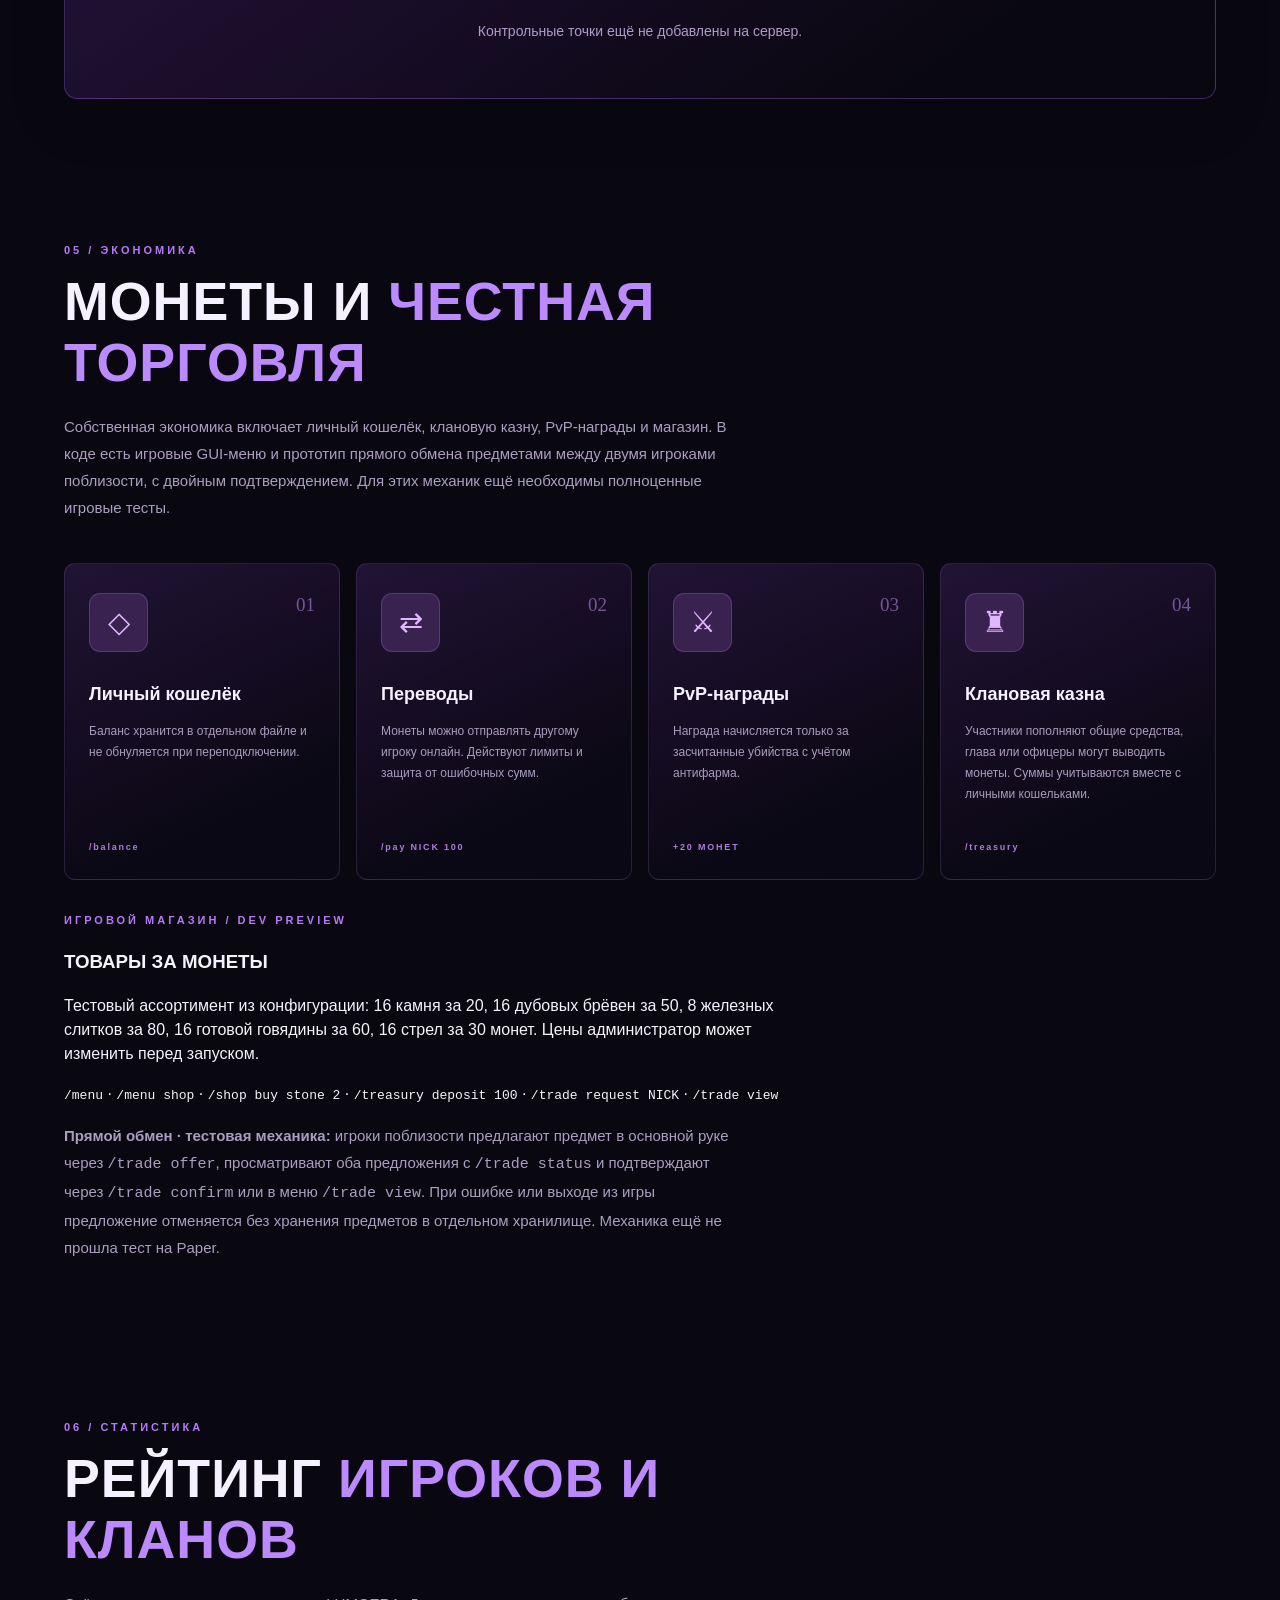
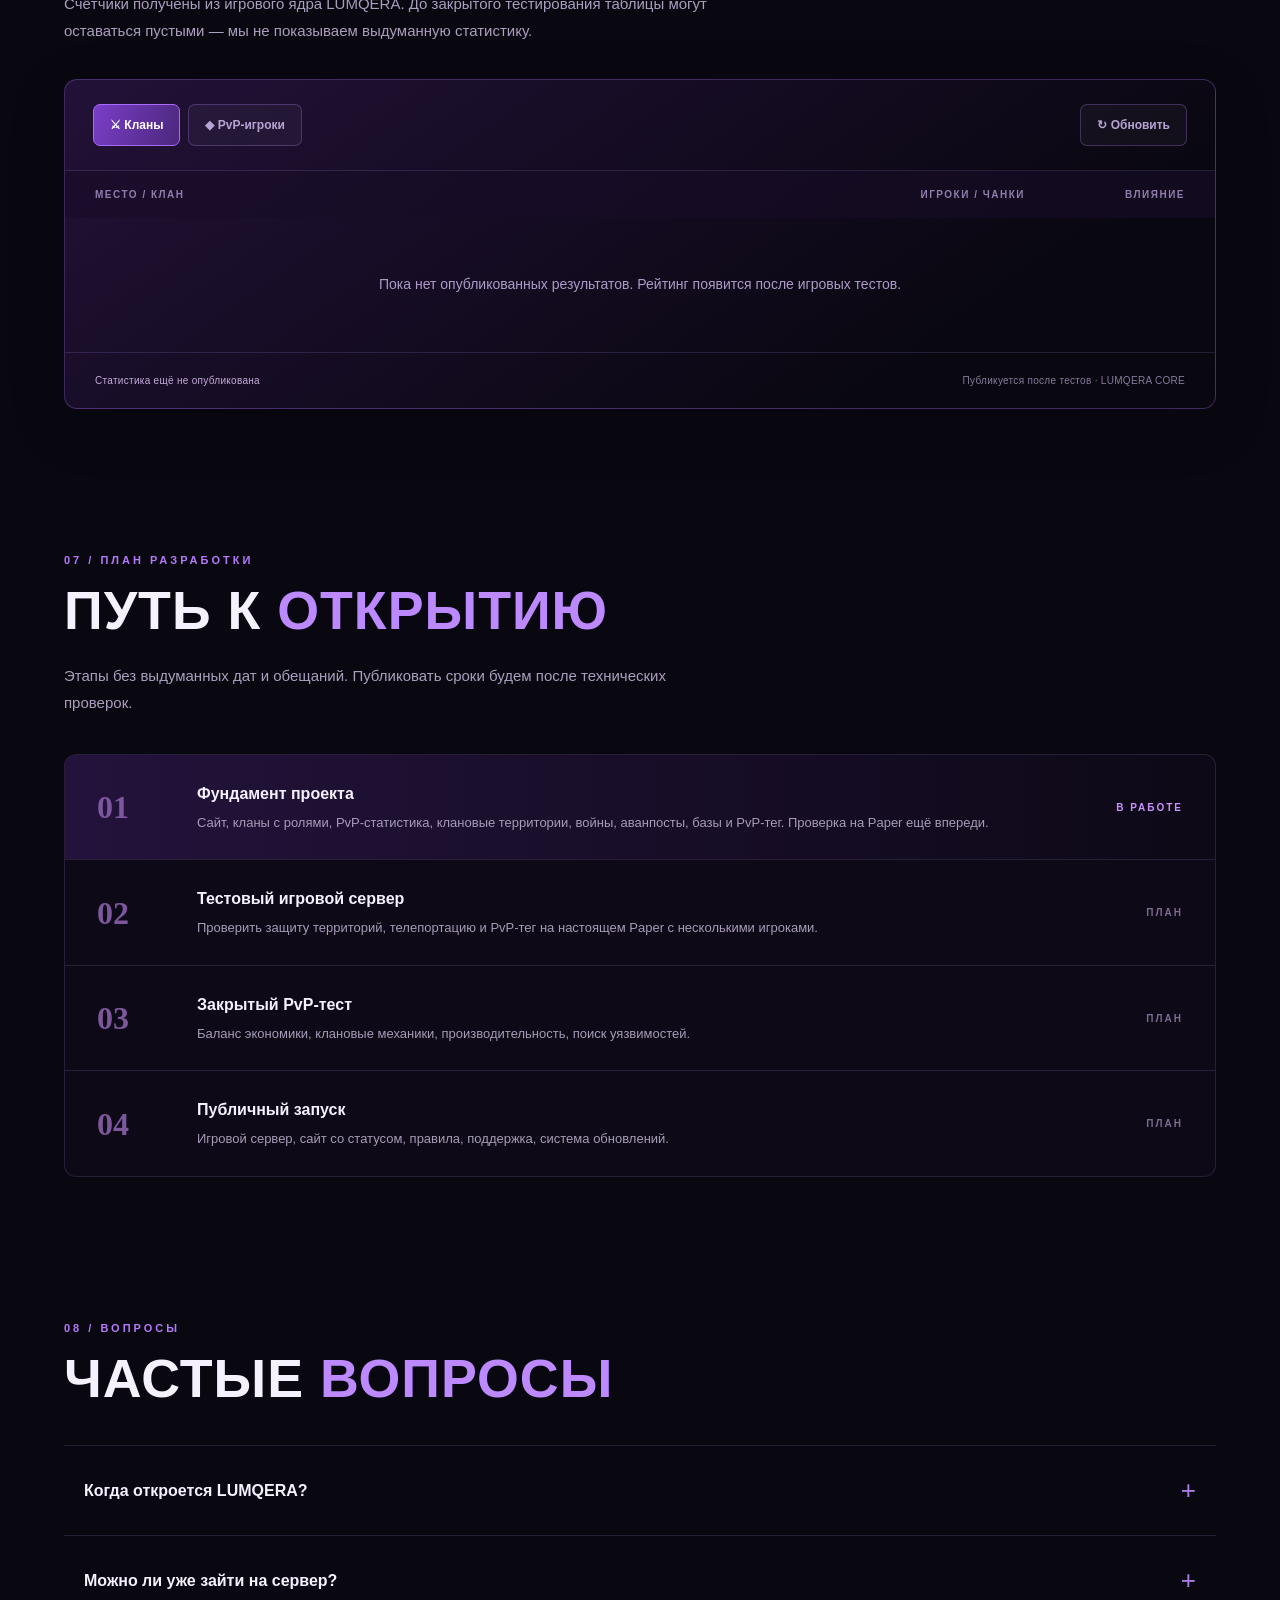
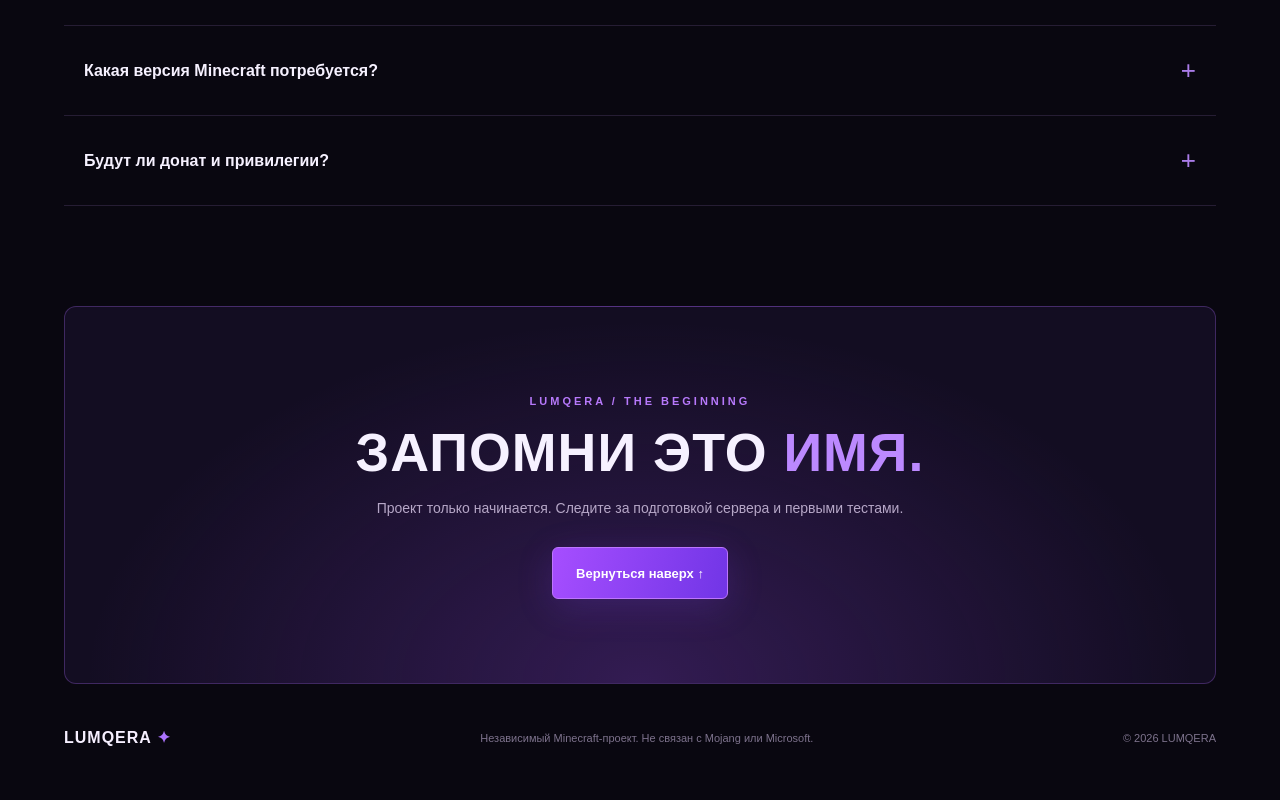
==== commit d82ad7b6: "feat: RC10 strict land YAML validation and safe territory rollback" ====
--- a/website/index.html
+++ b/website/index.html
@@ -45,7 +45,7 @@
       </section>
 
       <section class="info-strip" aria-label="Статус проекта">
-        <div><span class="strip-icon">✦</span><span><strong>СТАТУС</strong><small>Прототип ядра v1.0.0-RC9</small></span></div>
+        <div><span class="strip-icon">✦</span><span><strong>СТАТУС</strong><small>Прототип ядра v1.0.0-RC10</small></span></div>
         <div><span class="strip-icon">⚔</span><span><strong>ОСНОВА</strong><small>PvP / Кланы / Survival</small></span></div>
         <div><span class="strip-icon">◎</span><span><strong>ПОДКЛЮЧЕНИЕ</strong><small>Пока недоступно</small></span></div>
       </section>
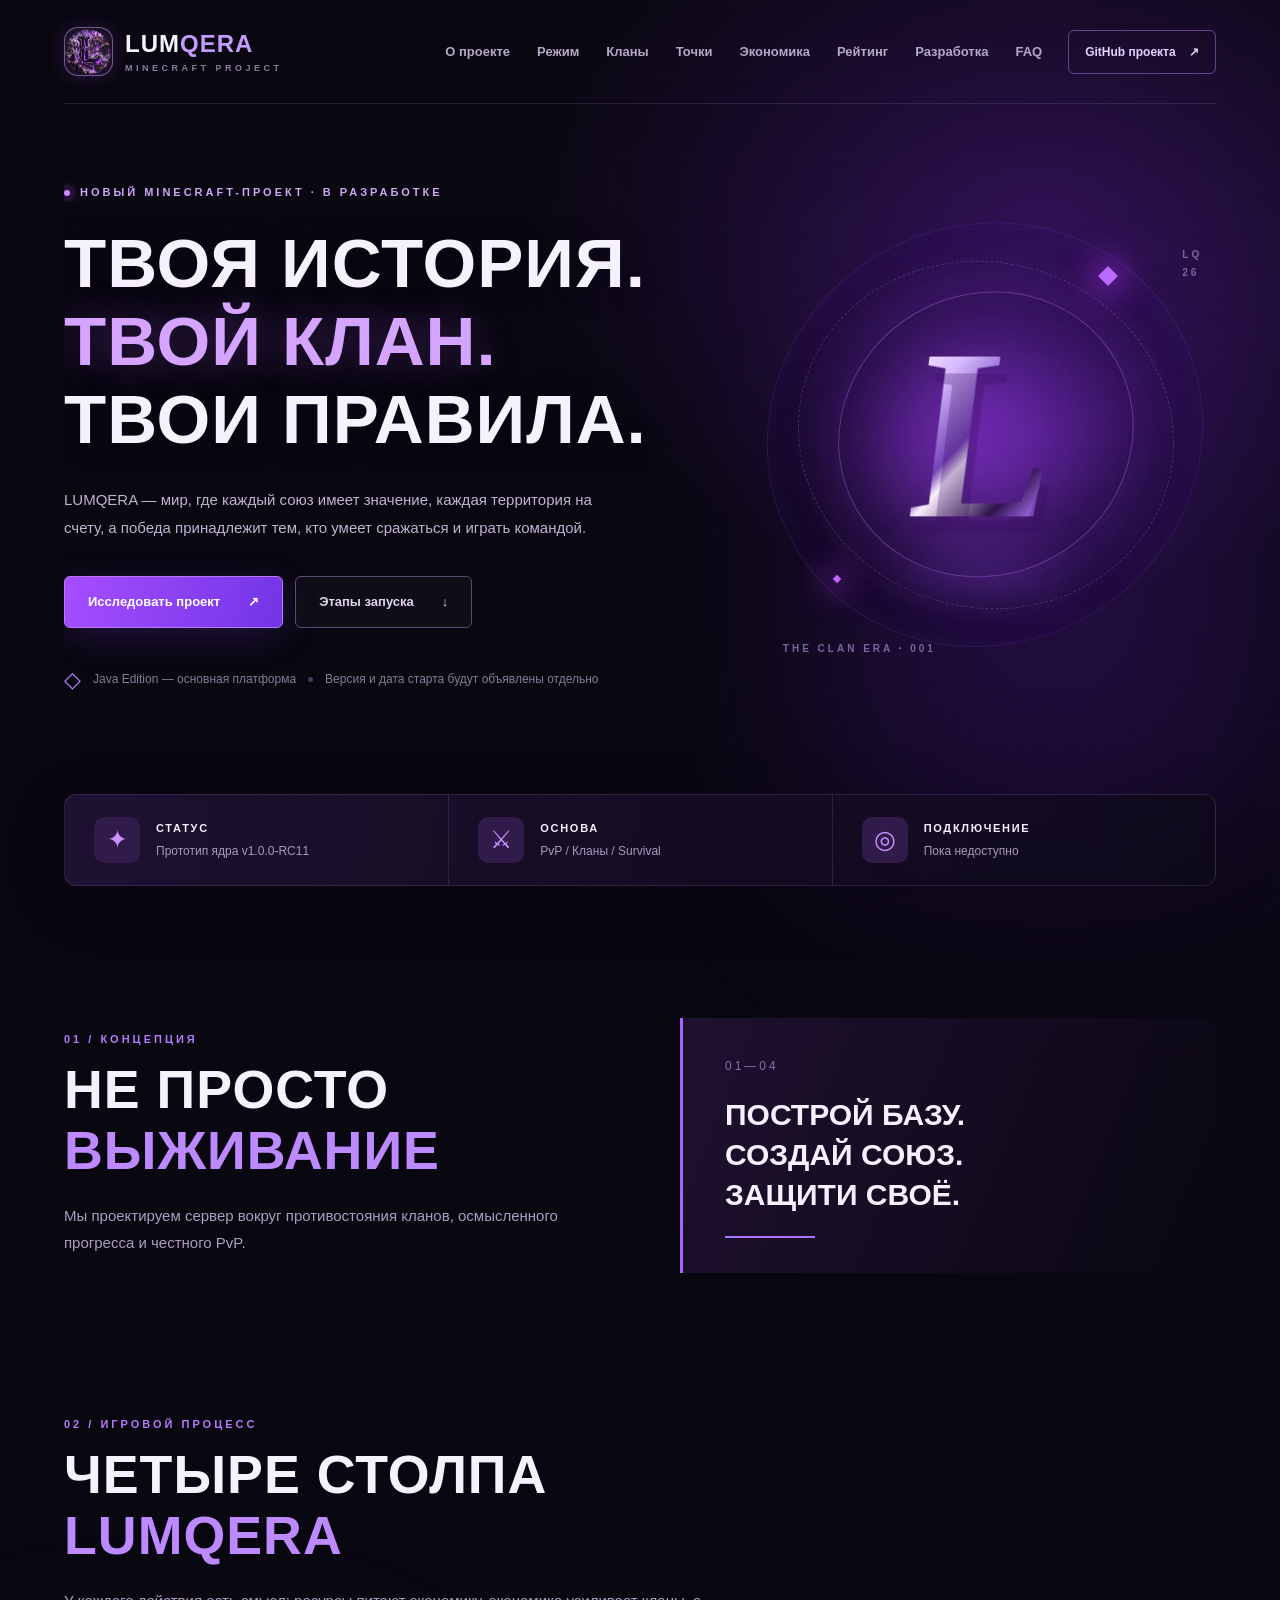
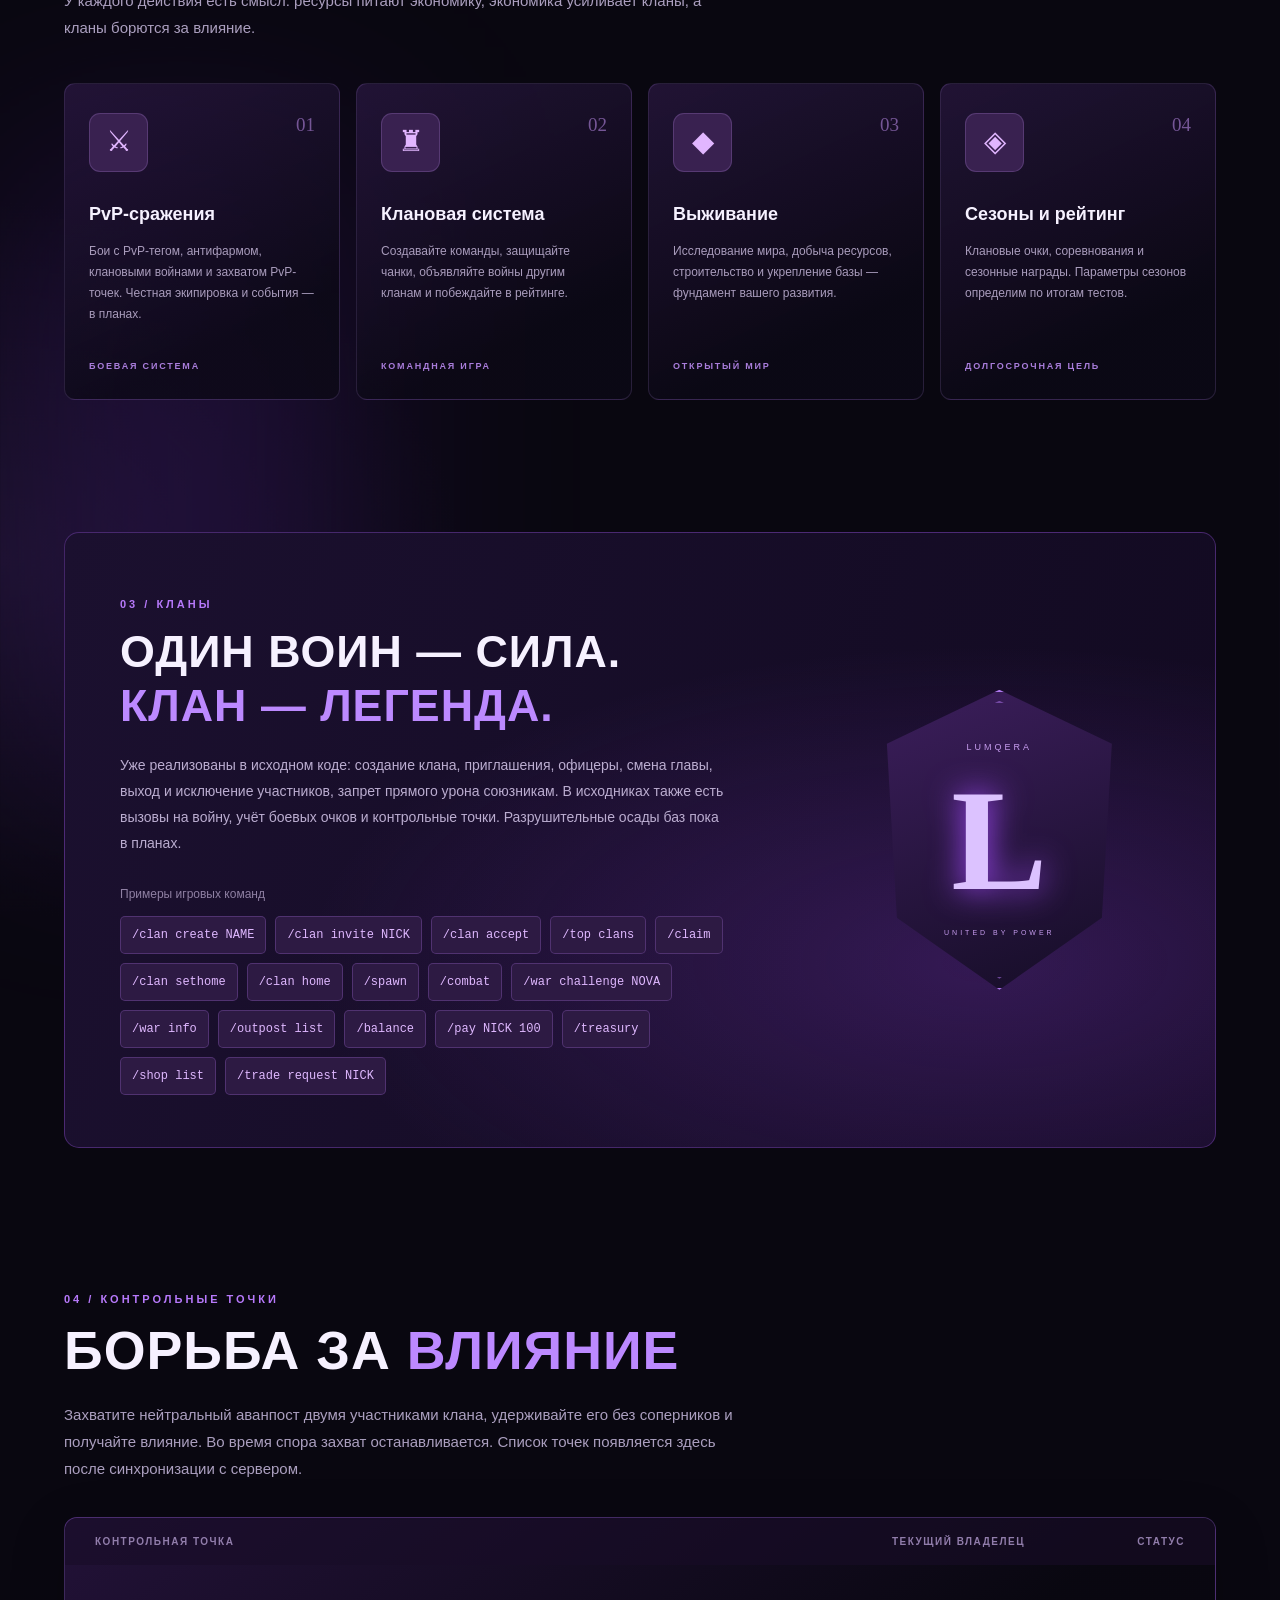
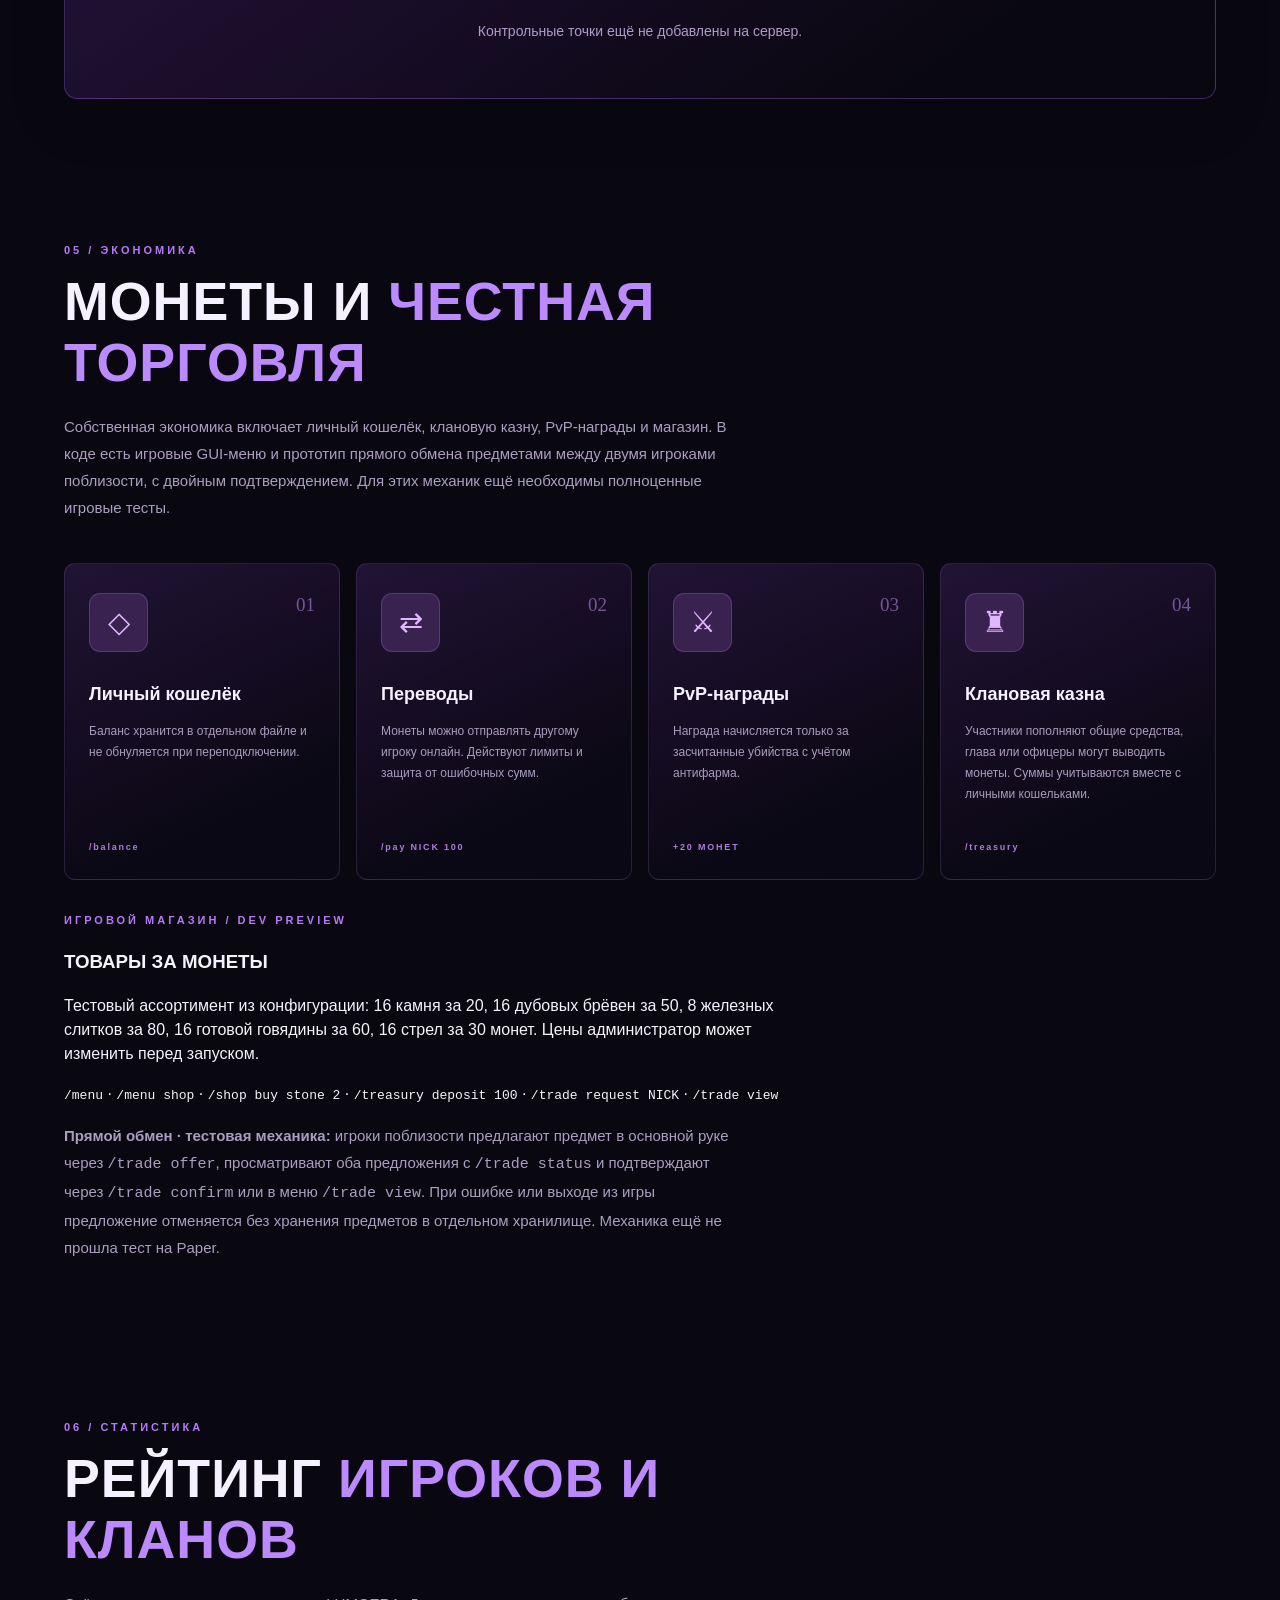
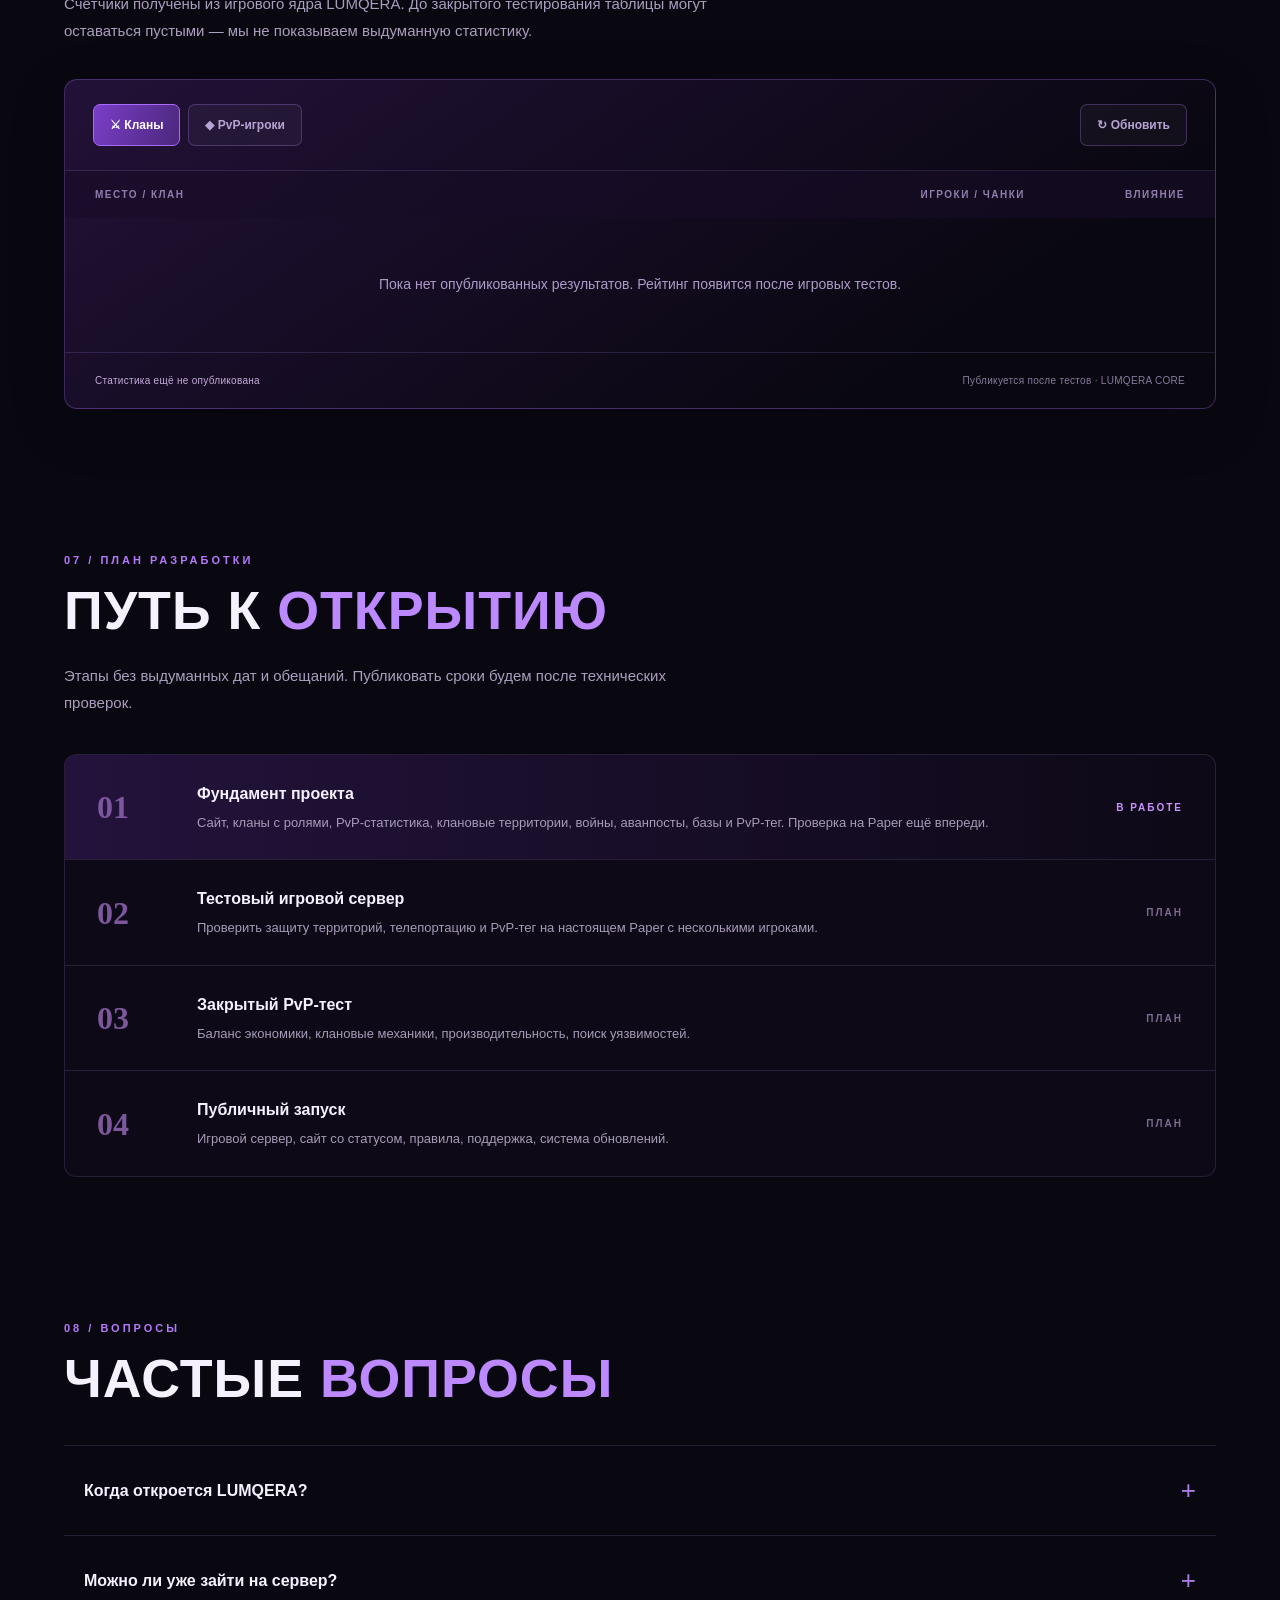
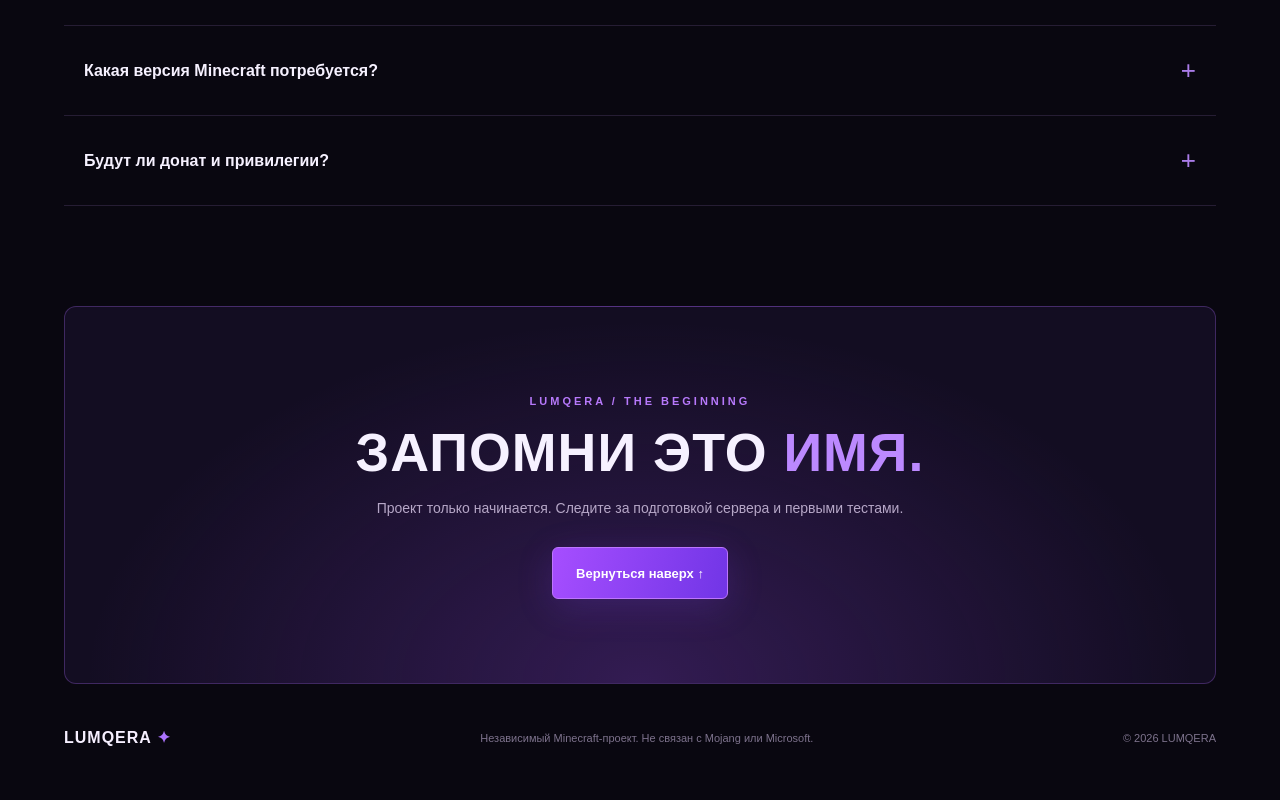
==== commit 7c065eaf: "feat: RC11 transactional clan wars and persistence regression tests" ====
--- a/website/index.html
+++ b/website/index.html
@@ -45,7 +45,7 @@
       </section>
 
       <section class="info-strip" aria-label="Статус проекта">
-        <div><span class="strip-icon">✦</span><span><strong>СТАТУС</strong><small>Прототип ядра v1.0.0-RC10</small></span></div>
+        <div><span class="strip-icon">✦</span><span><strong>СТАТУС</strong><small>Прототип ядра v1.0.0-RC11</small></span></div>
         <div><span class="strip-icon">⚔</span><span><strong>ОСНОВА</strong><small>PvP / Кланы / Survival</small></span></div>
         <div><span class="strip-icon">◎</span><span><strong>ПОДКЛЮЧЕНИЕ</strong><small>Пока недоступно</small></span></div>
       </section>
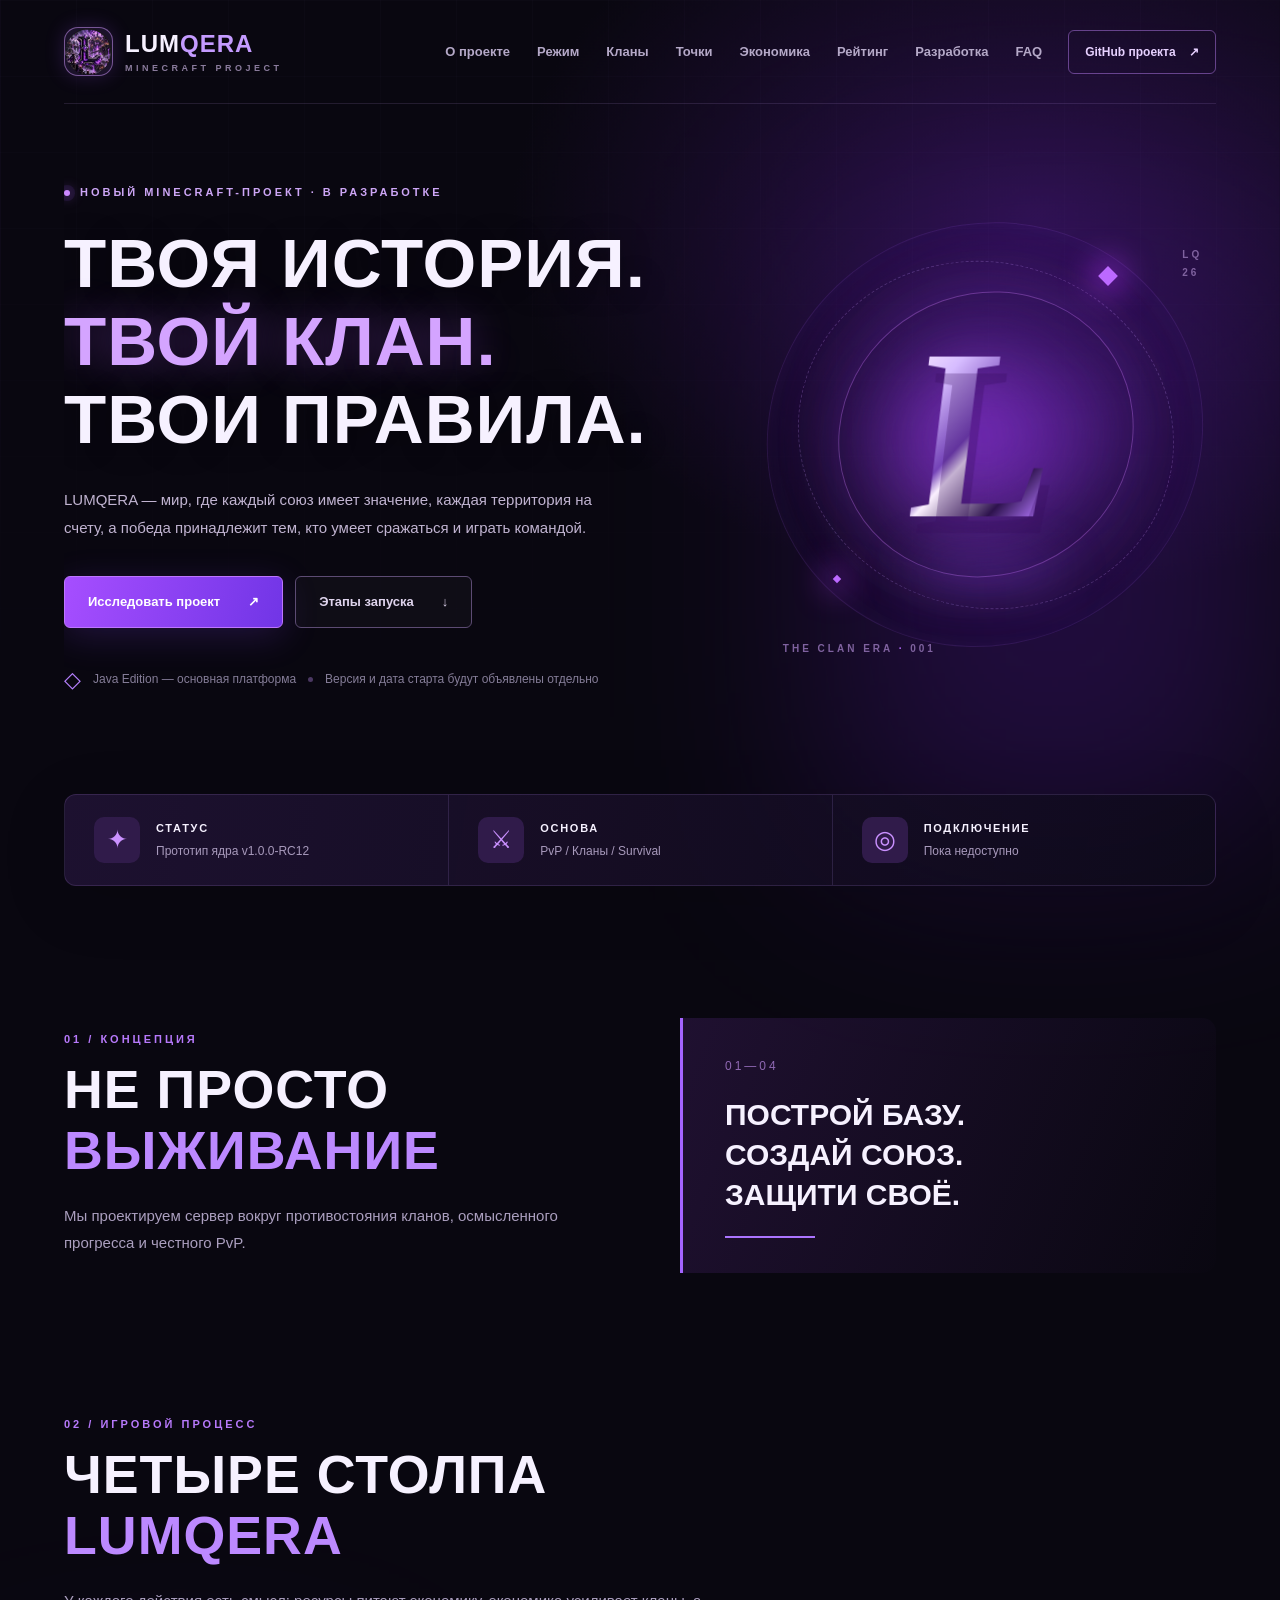
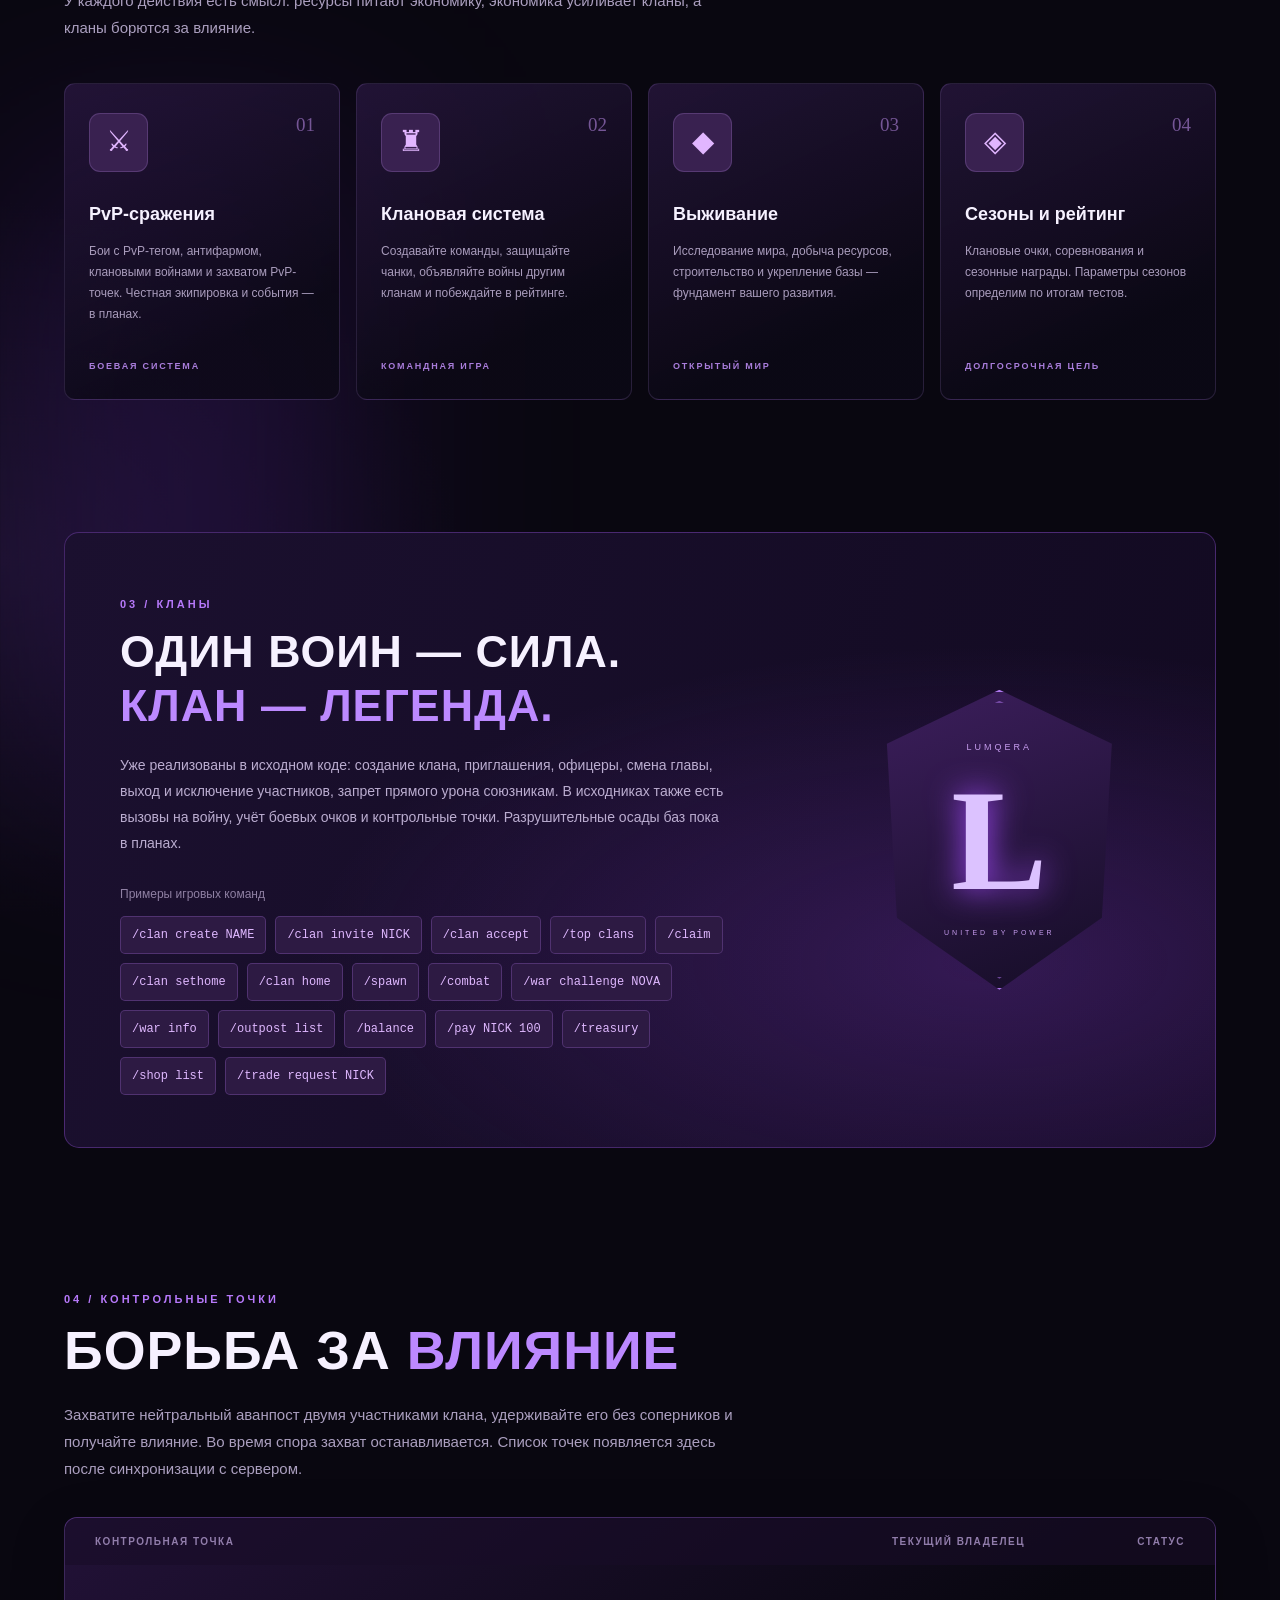
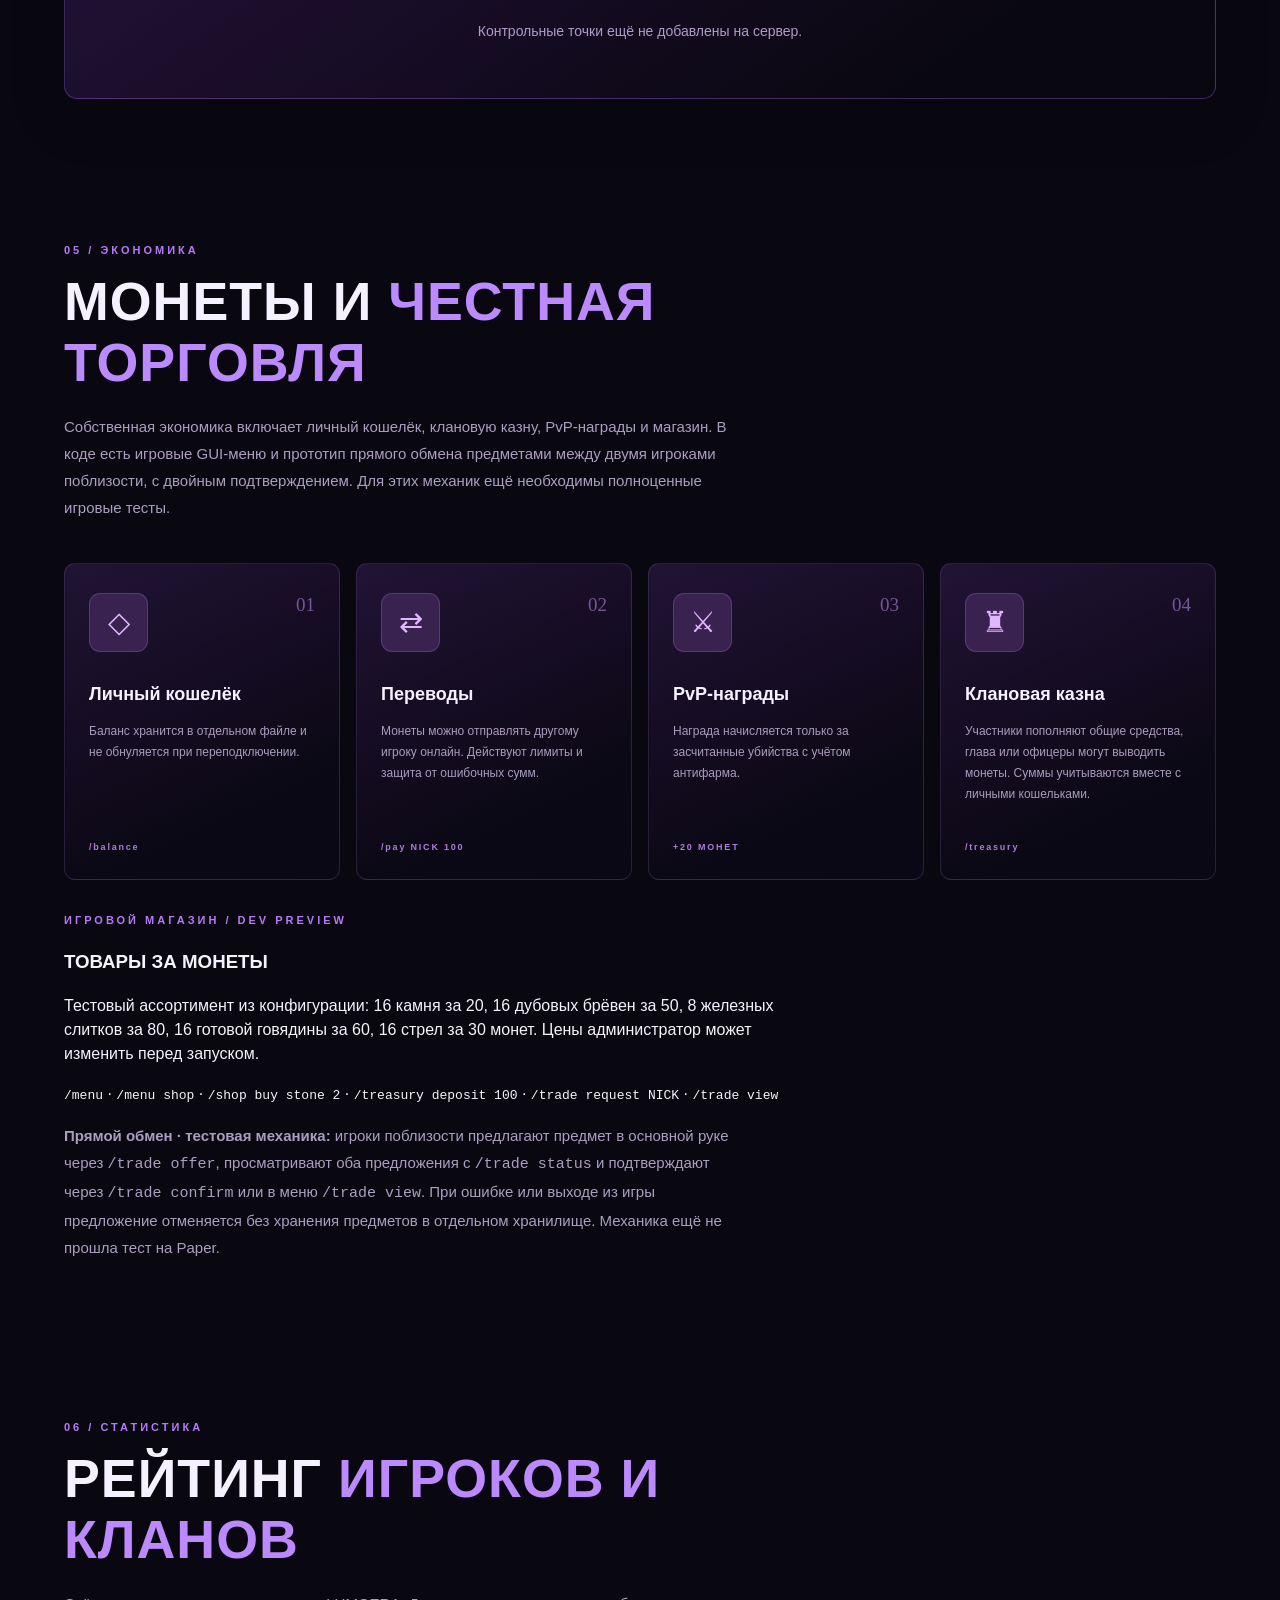
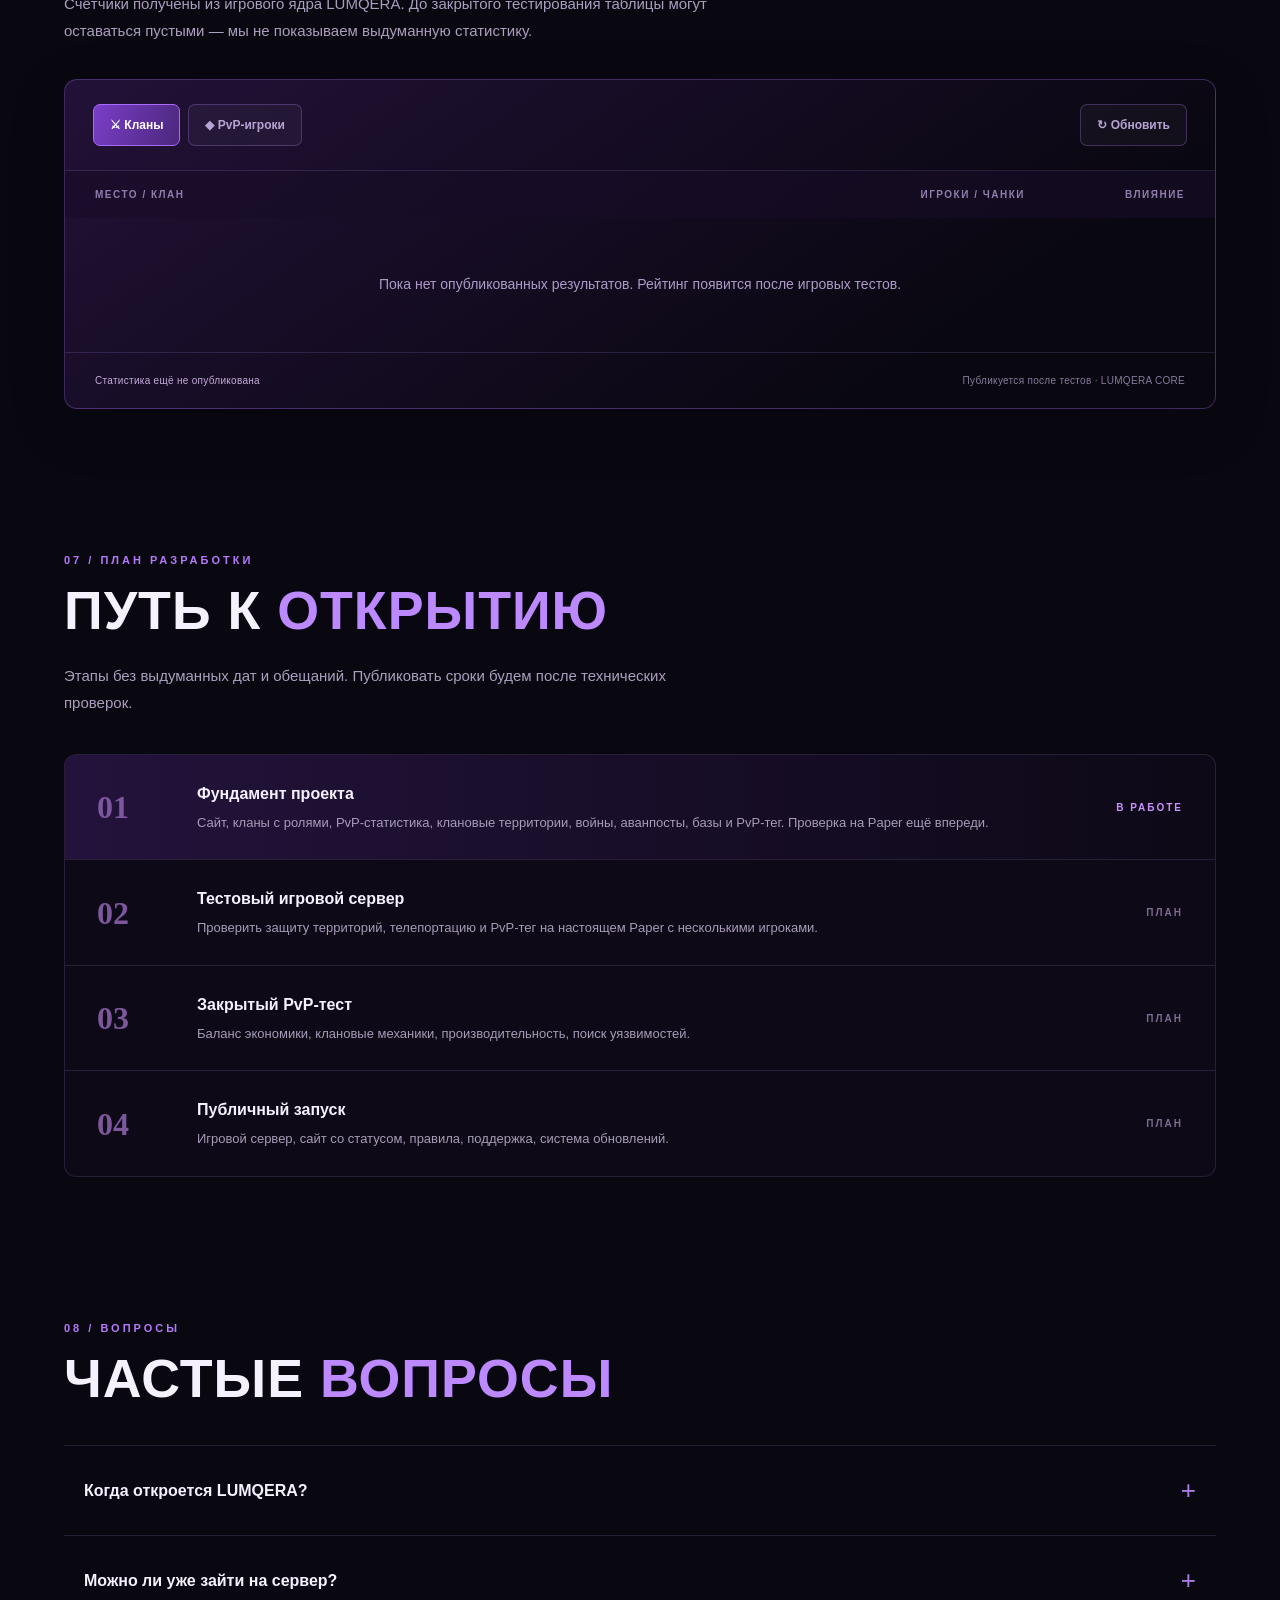
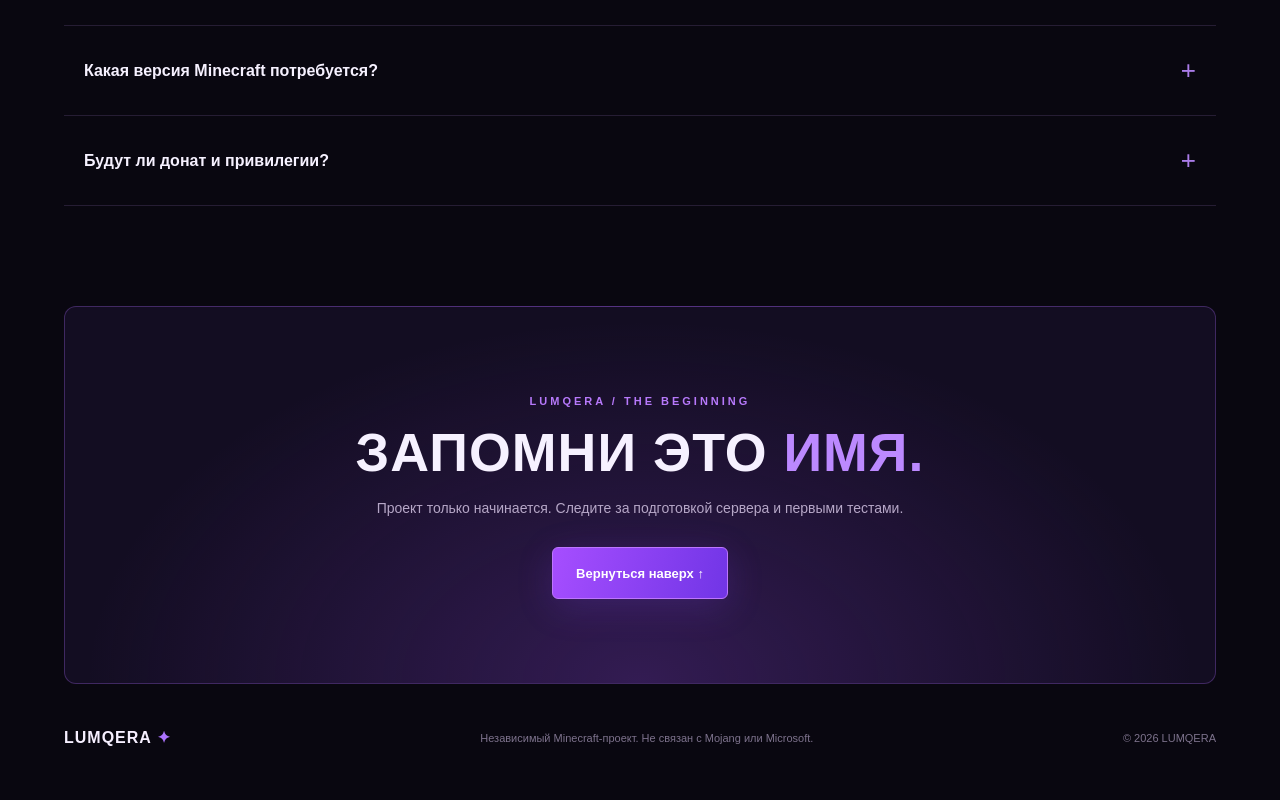
==== commit 91da454f: "feat: RC12 anti-grief protection for entities, offhand and hoppers" ====
--- a/website/index.html
+++ b/website/index.html
@@ -45,7 +45,7 @@
       </section>
 
       <section class="info-strip" aria-label="Статус проекта">
-        <div><span class="strip-icon">✦</span><span><strong>СТАТУС</strong><small>Прототип ядра v1.0.0-RC11</small></span></div>
+        <div><span class="strip-icon">✦</span><span><strong>СТАТУС</strong><small>Прототип ядра v1.0.0-RC12</small></span></div>
         <div><span class="strip-icon">⚔</span><span><strong>ОСНОВА</strong><small>PvP / Кланы / Survival</small></span></div>
         <div><span class="strip-icon">◎</span><span><strong>ПОДКЛЮЧЕНИЕ</strong><small>Пока недоступно</small></span></div>
       </section>
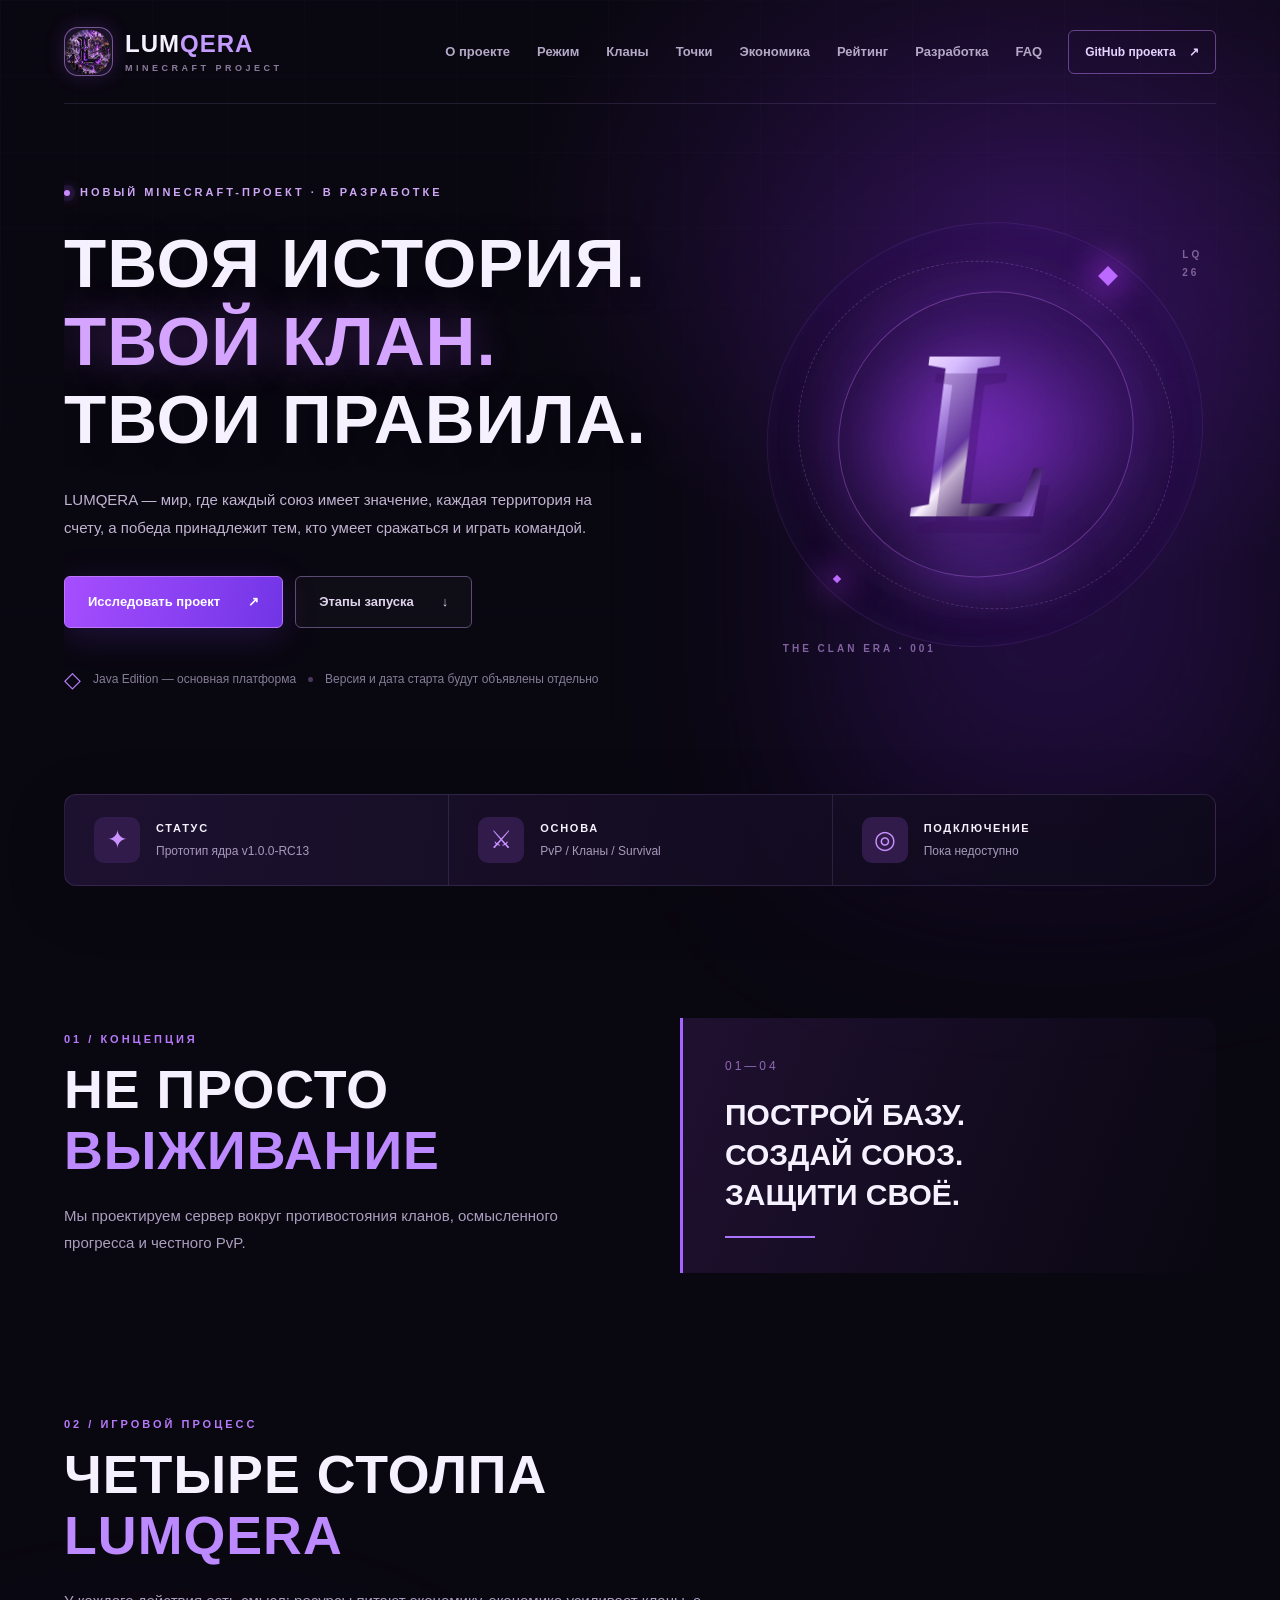
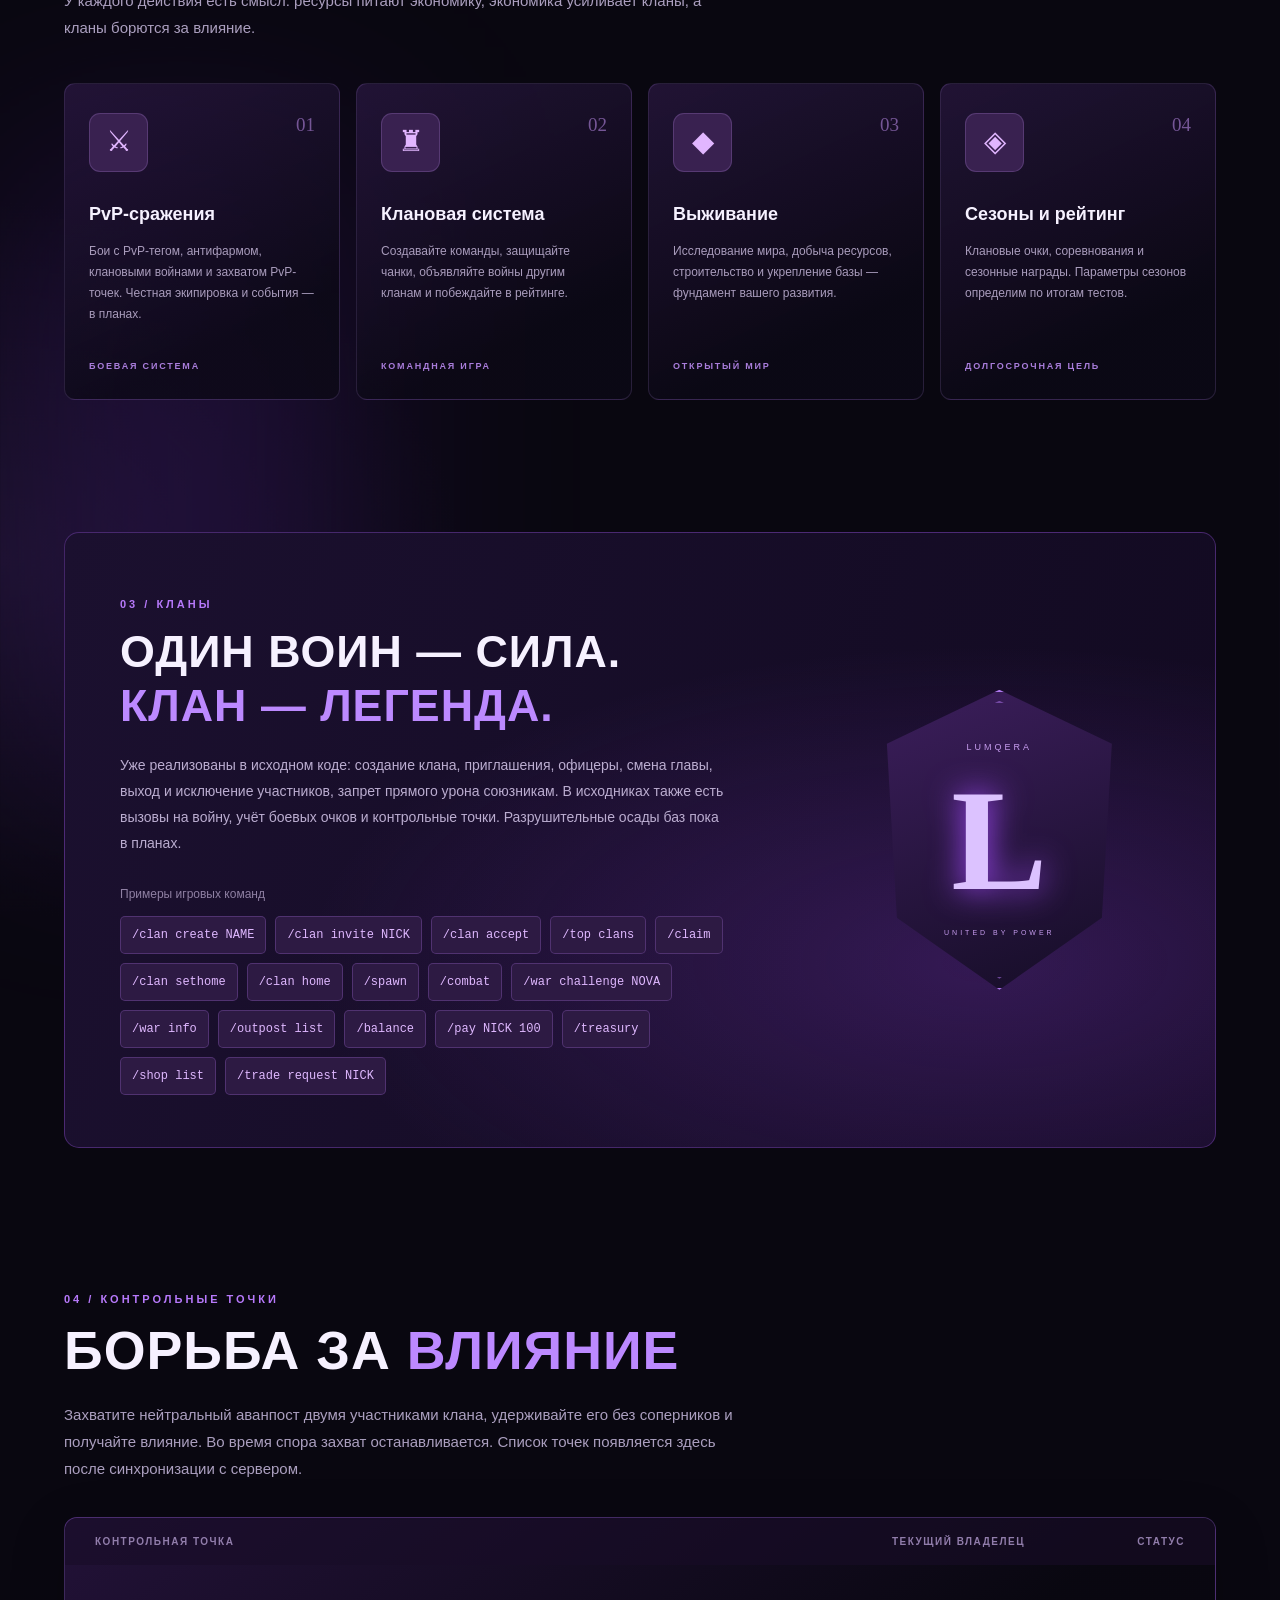
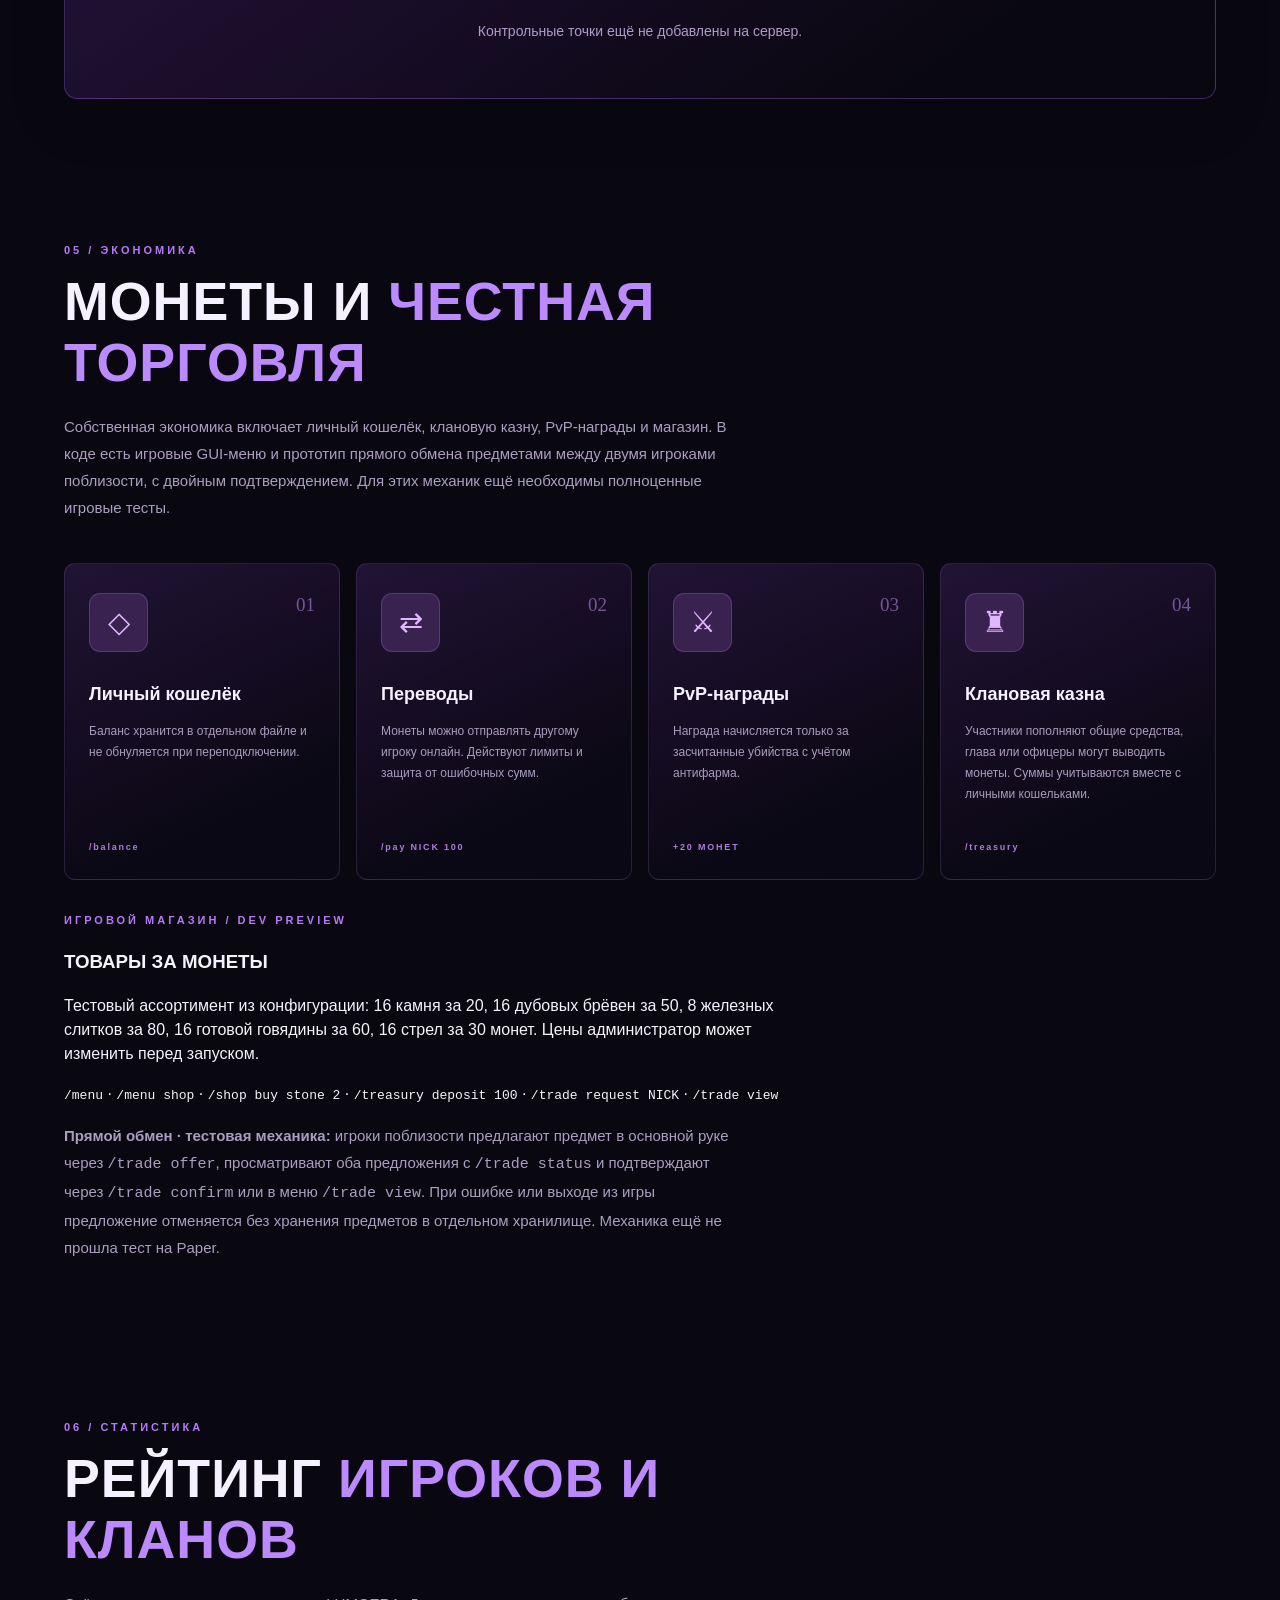
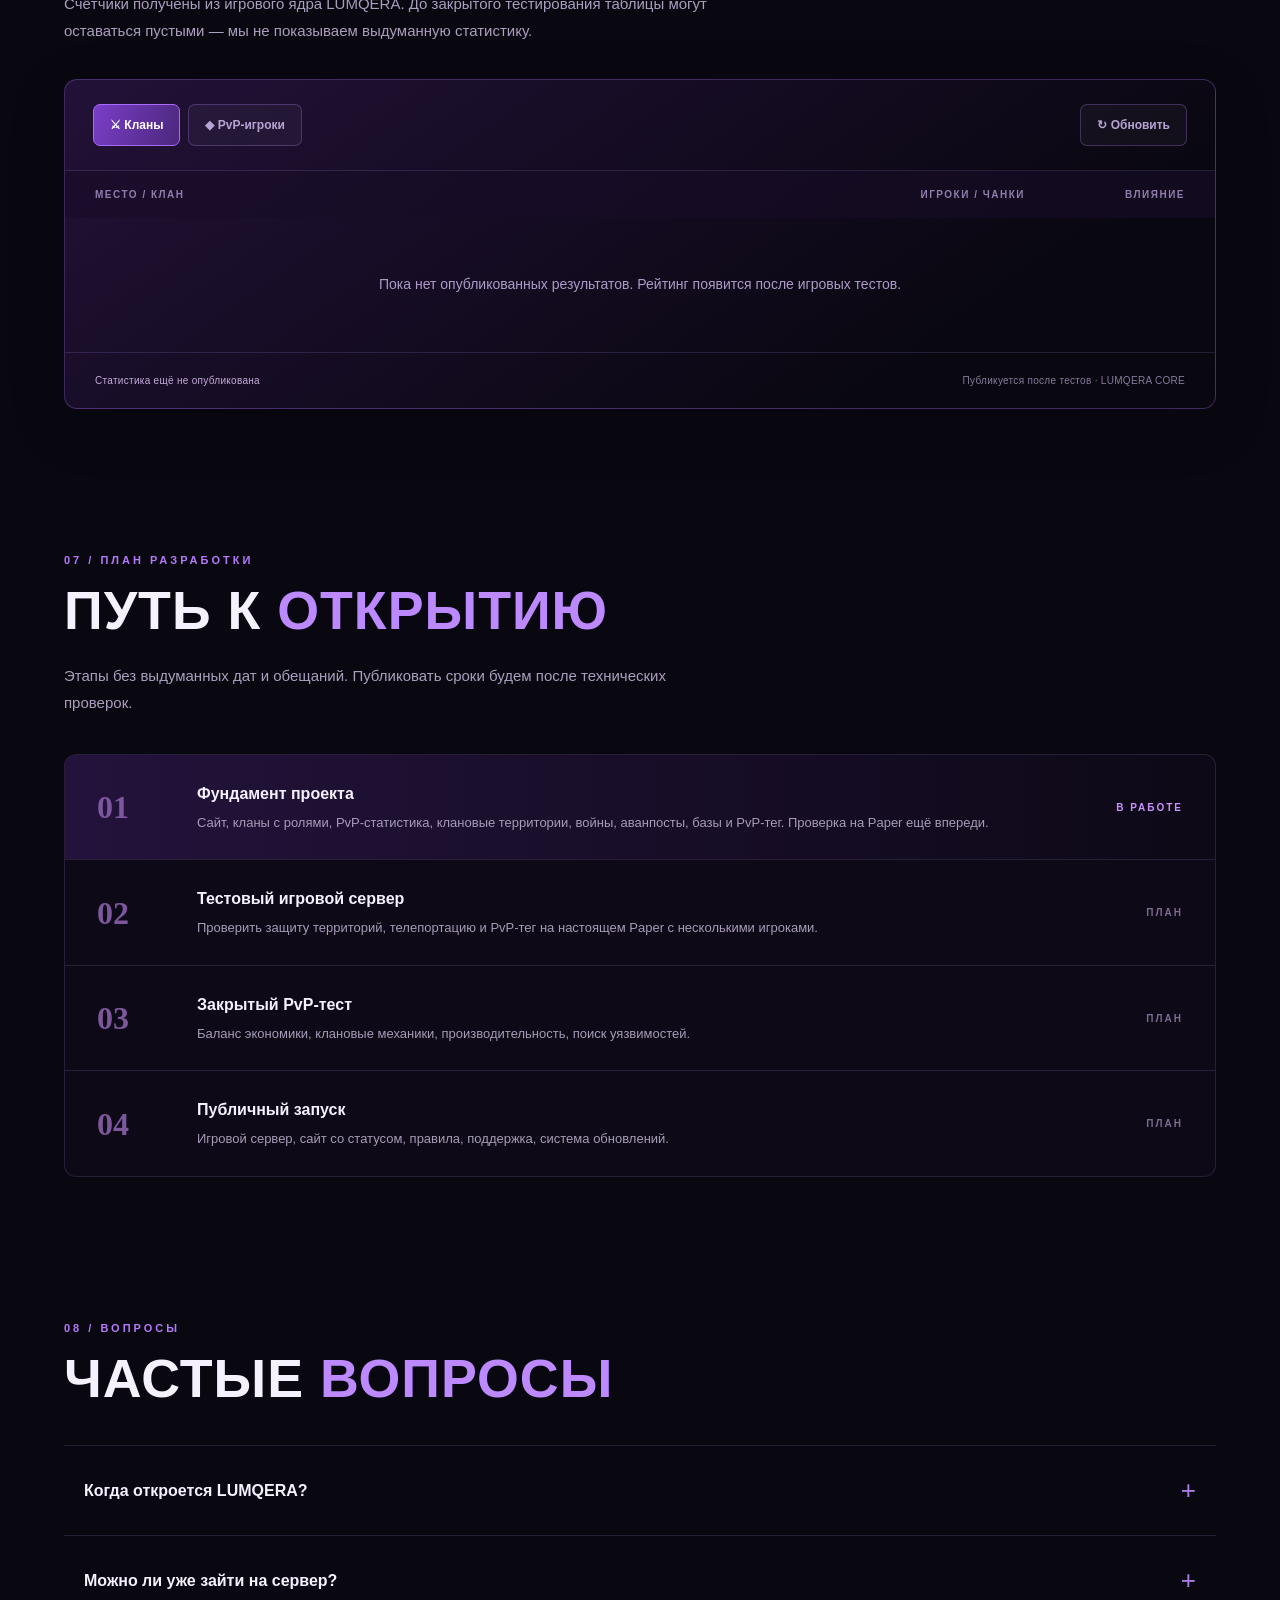
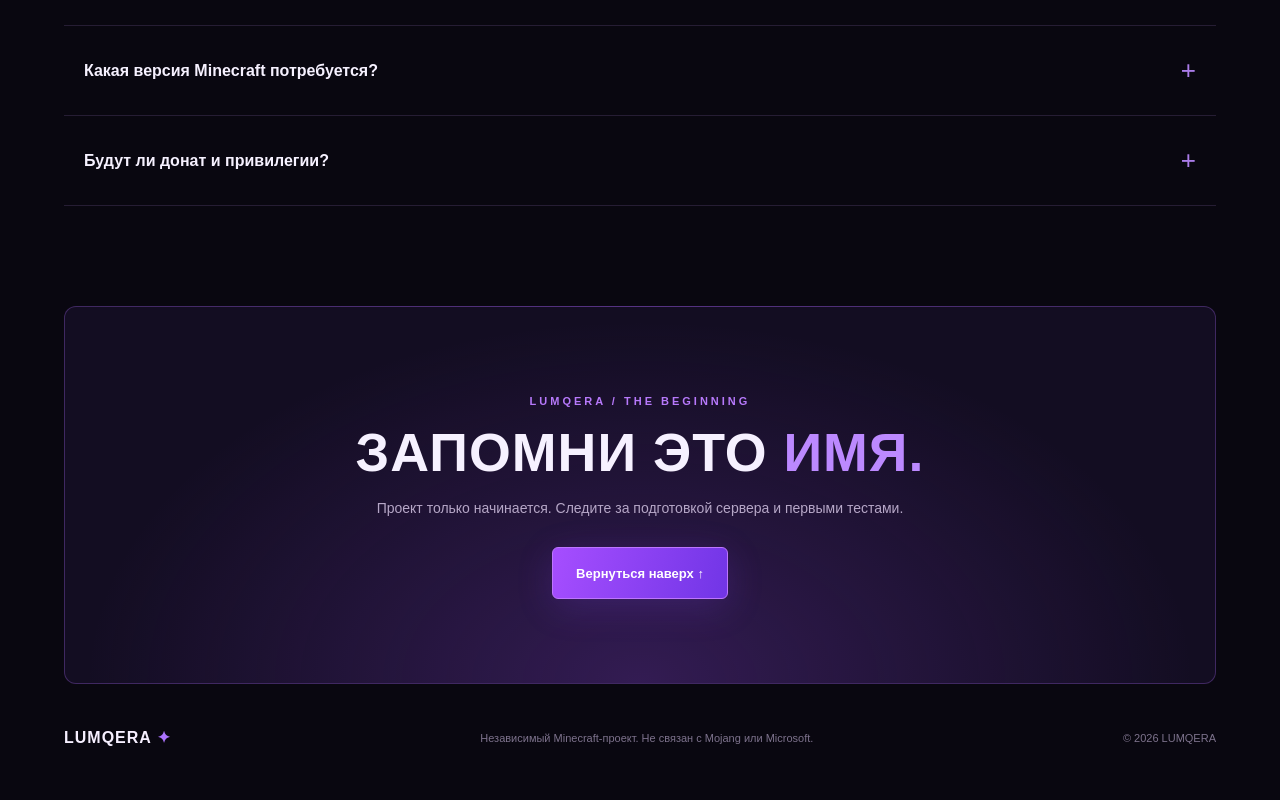
==== commit 59fc02b2: "feat: RC13 durable clan operations, rollback tests and war event wiring" ====
--- a/website/index.html
+++ b/website/index.html
@@ -45,7 +45,7 @@
       </section>
 
       <section class="info-strip" aria-label="Статус проекта">
-        <div><span class="strip-icon">✦</span><span><strong>СТАТУС</strong><small>Прототип ядра v1.0.0-RC12</small></span></div>
+        <div><span class="strip-icon">✦</span><span><strong>СТАТУС</strong><small>Прототип ядра v1.0.0-RC13</small></span></div>
         <div><span class="strip-icon">⚔</span><span><strong>ОСНОВА</strong><small>PvP / Кланы / Survival</small></span></div>
         <div><span class="strip-icon">◎</span><span><strong>ПОДКЛЮЧЕНИЕ</strong><small>Пока недоступно</small></span></div>
       </section>
